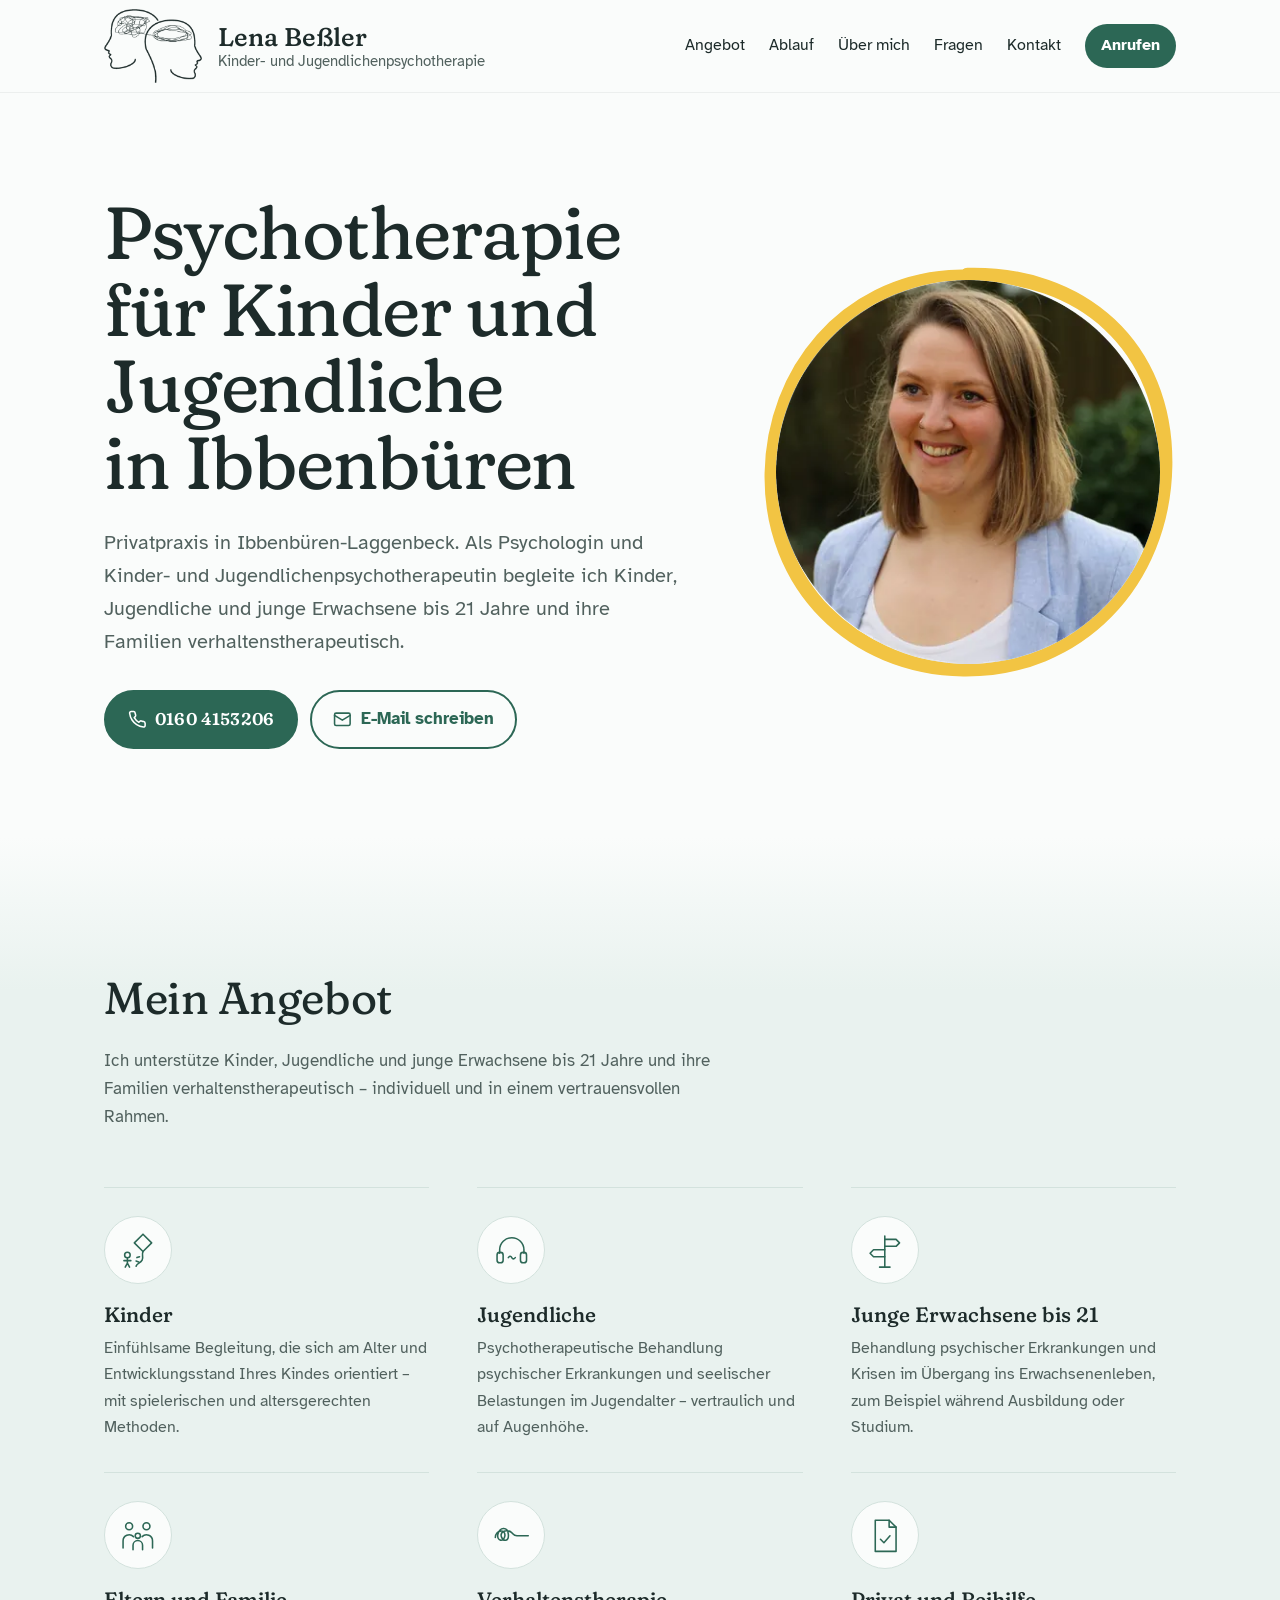
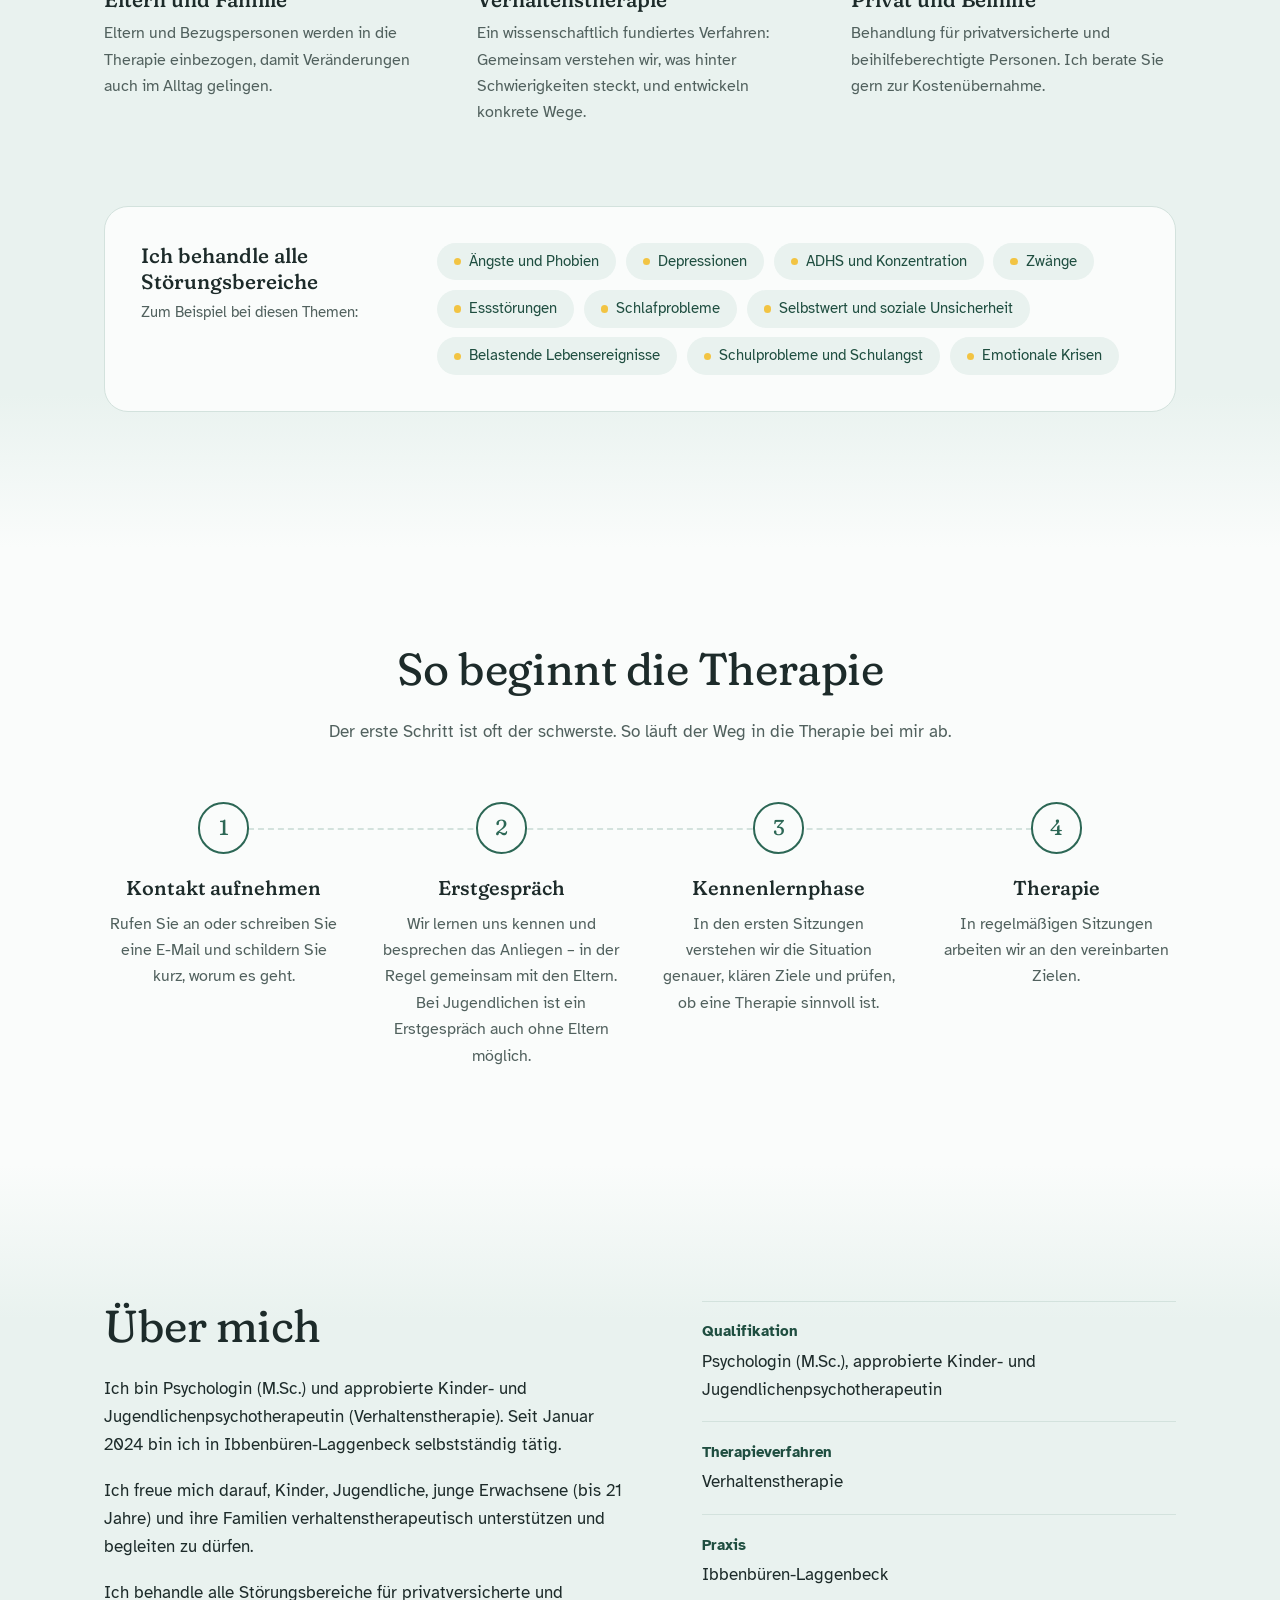
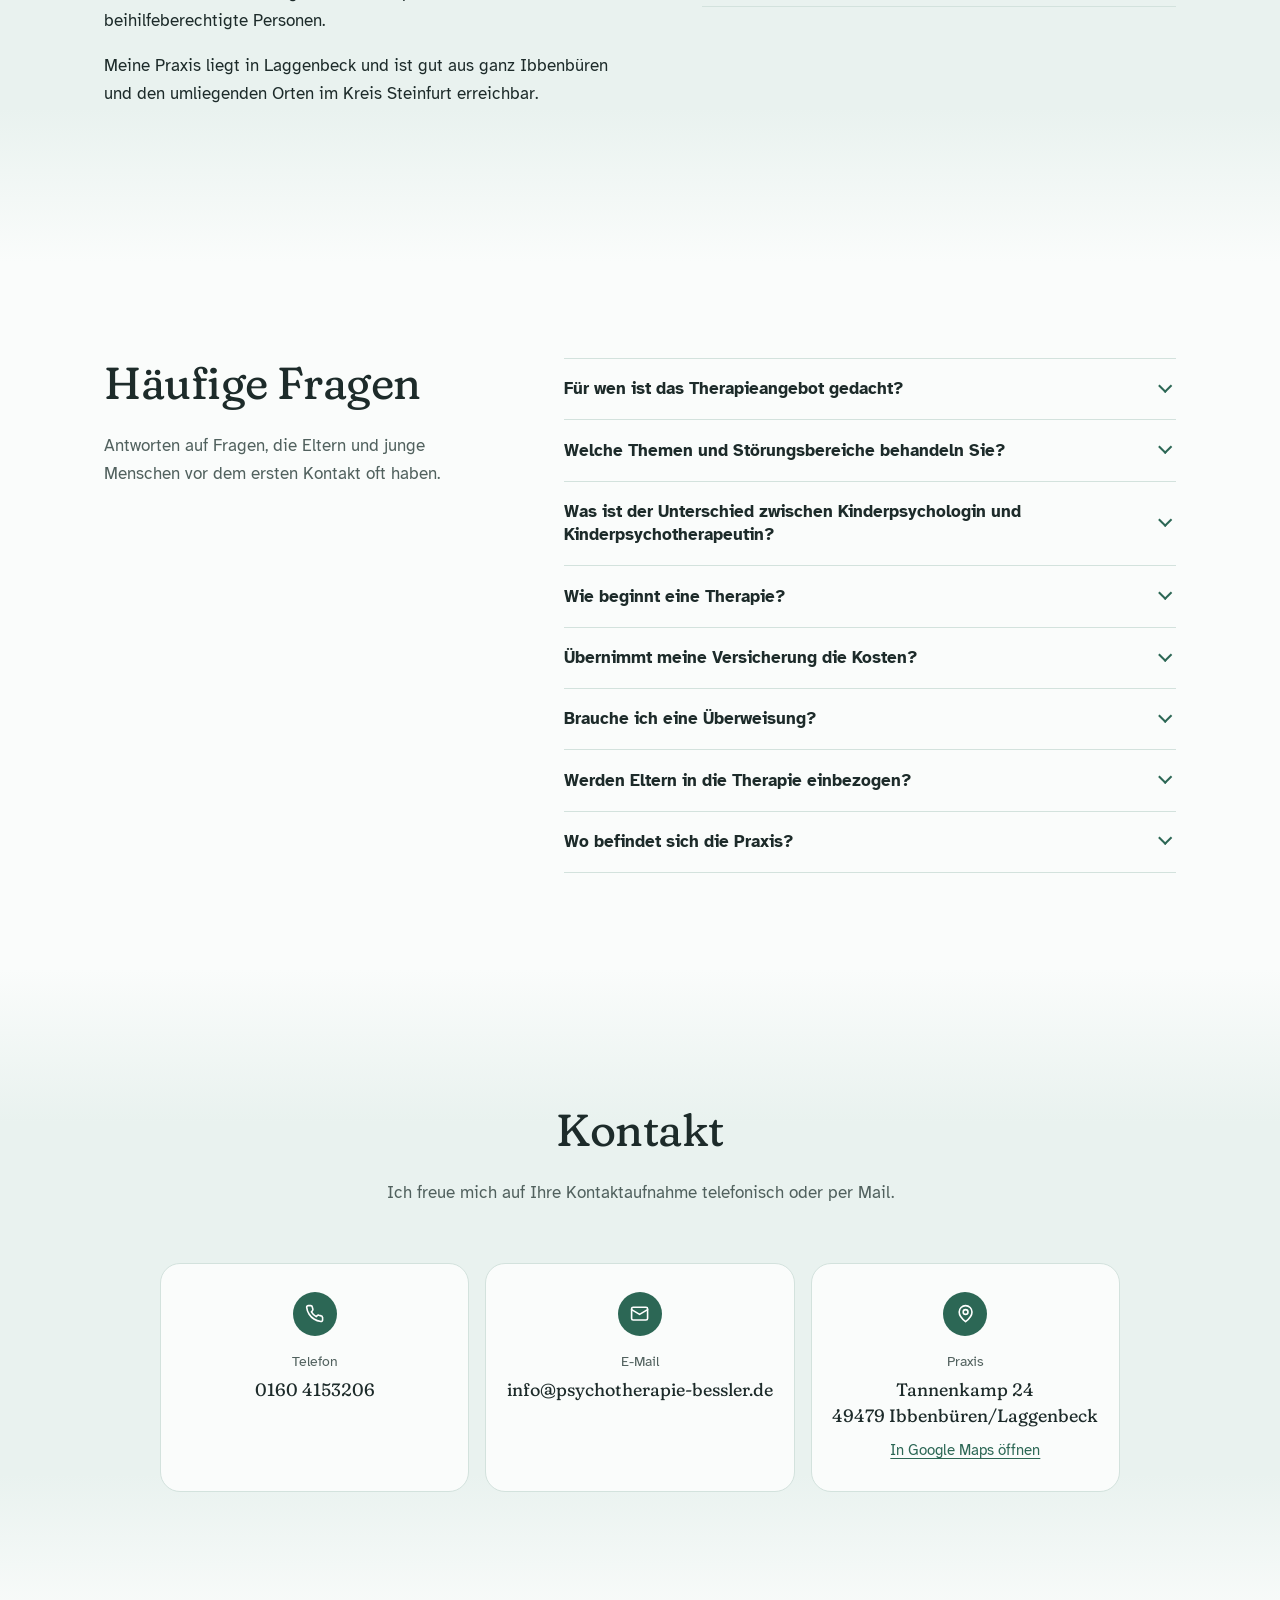
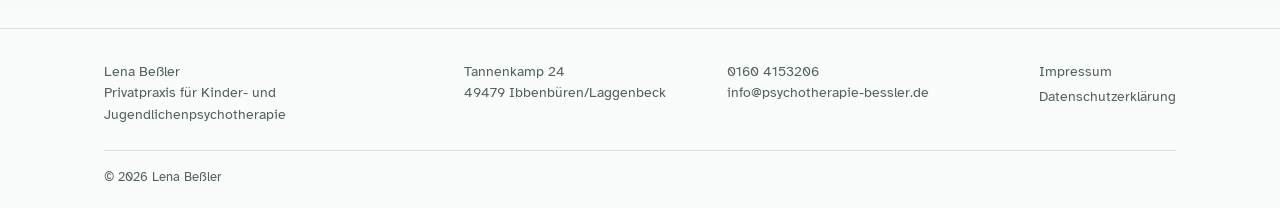
==== site/index.html @ daa028f9 "Import website for psychotherapie-bessler.de into site/ Co-Authored-By: Claude Opus 5.5 <noreply@ant" ====
<!DOCTYPE html>
<html lang="de">
<head>
<meta charset="utf-8">
<meta name="viewport" content="width=device-width, initial-scale=1">
<title>Kinder- & Jugendpsychotherapie Ibbenbüren | Lena Beßler</title>
<meta name="description" content="Kinder- & Jugendlichenpsychotherapeutin und Psychologin Lena Beßler in Ibbenbüren-Laggenbeck. Verhaltenstherapie bis 21 Jahre – privat & Beihilfe.">
<meta name="robots" content="index, follow, max-image-preview:large, max-snippet:-1">
<meta name="author" content="Lena Beßler">
<link rel="canonical" href="https://psychotherapie-bessler.de/">
<meta name="theme-color" content="#FAFCFB">

<meta property="og:type" content="website">
<meta property="og:locale" content="de_DE">
<meta property="og:site_name" content="Lena Beßler – Psychotherapie">
<meta property="og:title" content="Kinder- & Jugendpsychotherapie Ibbenbüren | Lena Beßler">
<meta property="og:description" content="Verhaltenstherapeutische Begleitung für Kinder, Jugendliche und junge Erwachsene bis 21 Jahre und ihre Familien in Ibbenbüren-Laggenbeck.">
<meta property="og:url" content="https://psychotherapie-bessler.de/">
<meta property="og:image" content="https://psychotherapie-bessler.de/assets/og-image.jpg">
<meta property="og:image:width" content="1200">
<meta property="og:image:height" content="630">
<meta property="og:image:alt" content="Porträt von Lena Beßler">
<meta name="twitter:card" content="summary_large_image">
<meta name="twitter:title" content="Kinder- & Jugendpsychotherapie Ibbenbüren | Lena Beßler">
<meta name="twitter:description" content="Kinder- & Jugendlichenpsychotherapeutin und Psychologin Lena Beßler in Ibbenbüren-Laggenbeck. Verhaltenstherapie bis 21 Jahre – privat & Beihilfe.">
<meta name="twitter:image" content="https://psychotherapie-bessler.de/assets/og-image.jpg">

<meta name="geo.region" content="DE-NW">
<meta name="geo.placename" content="Ibbenbüren-Laggenbeck">
<meta name="geo.position" content="52.2582915;7.7860296">
<meta name="ICBM" content="52.2582915, 7.7860296">
<meta name="format-detection" content="telephone=yes">

<link rel="icon" href="favicon.ico" sizes="32x32">
<link rel="icon" href="assets/favicon-48.png" type="image/png" sizes="48x48">
<link rel="apple-touch-icon" href="assets/apple-touch-icon.png">
<link rel="manifest" href="site.webmanifest">
<link rel="preload" as="image" type="image/webp" fetchpriority="high" imagesrcset="assets/lena-bessler-400.webp 400w, assets/lena-bessler-600.webp 600w, assets/lena-bessler.webp 800w" imagesizes="(max-width: 52rem) 16rem, 24rem">
<link rel="preload" href="assets/fonts/fraunces.woff2" as="font" type="font/woff2" crossorigin>
<link rel="preload" href="assets/fonts/atkinson-400.woff2" as="font" type="font/woff2" crossorigin>
<style>@font-face{font-family:"Fraunces";src:url("assets/fonts/fraunces.woff2") format("woff2");font-weight:300 700;font-display:swap}@font-face{font-family:"Atkinson";src:url("assets/fonts/atkinson-400.woff2") format("woff2");font-weight:400;font-display:swap}@font-face{font-family:"Atkinson";src:url("assets/fonts/atkinson-400i.woff2") format("woff2");font-weight:400;font-style:italic;font-display:swap}@font-face{font-family:"Atkinson";src:url("assets/fonts/atkinson-700.woff2") format("woff2");font-weight:700;font-display:swap}:root{--paper:#FAFCFB;--mist:#E9F2EF;--line:#D3E2DD;--ink:#1D2B2A;--muted:#51615E;--fir:#2C6755;--fir-dark:#1F4E40;--sun:#F2C443;--serif:"Fraunces",Georgia,"Times New Roman",serif;--sans:"Atkinson",system-ui,-apple-system,"Segoe UI",Roboto,Arial,sans-serif;--wrap:72rem;--gutter:clamp(1.25rem,4vw,2.5rem);}*,*::before,*::after{box-sizing:border-box}html{scroll-behavior:smooth;-webkit-text-size-adjust:100%}@media (prefers-reduced-motion:reduce){html{scroll-behavior:auto}}body{margin:0;background:var(--paper);color:var(--ink);font-family:var(--sans);font-size:1.0625rem;line-height:1.65;text-rendering:optimizeLegibility}img{max-width:100%;height:auto;display:block}a{color:var(--fir);text-underline-offset:.18em;text-decoration-thickness:1px}a:hover{color:var(--fir-dark);text-decoration-thickness:2px}:focus-visible{outline:3px solid var(--fir);outline-offset:3px;border-radius:4px}.skip{position:absolute;left:-999px;top:0;background:var(--ink);color:#fff;padding:.6rem 1rem;z-index:10}.skip:focus{left:1rem;top:1rem}.wrap{max-width:var(--wrap);margin:0 auto;padding:0 var(--gutter)}.site-header{border-bottom:1px solid var(--line);background:rgba(250,252,251,.92);backdrop-filter:saturate(1.2) blur(8px);position:sticky;top:0;z-index:5}.site-header .wrap{display:flex;align-items:center;justify-content:space-between;gap:1rem;min-height:5.75rem}.brand{display:flex;align-items:center;gap:1rem;text-decoration:none;color:var(--ink);line-height:1.2}.brand .logo{width:auto;height:4.6rem}.brand-text{display:flex;flex-direction:column}.brand strong{font-family:var(--serif);font-weight:500;font-size:1.6rem;font-variation-settings:"SOFT" 100}.brand-text span{font-size:.92rem;color:var(--muted)}.nav{display:flex;align-items:center;gap:1.5rem}.nav a{color:var(--ink);text-decoration:none;font-size:.97rem}.nav a:hover{color:var(--fir)}.nav .call{background:var(--fir);color:#fff;padding:.55rem 1rem;border-radius:999px;font-weight:700}.nav .call:hover{background:var(--fir-dark);color:#fff}@media (max-width:40rem){.nav .text-link{display:none}.brand-text span{display:none}.brand .logo{height:3.4rem}.brand strong{font-size:1.35rem}.site-header .wrap{min-height:4.75rem}}.hero{padding:clamp(3rem,8vw,6.5rem) 0 clamp(3rem,7vw,5.5rem)}.hero .wrap{display:grid;grid-template-columns:1.25fr .9fr;gap:clamp(2rem,6vw,5rem);align-items:center}.hero h1{font-family:var(--serif);font-weight:400;font-variation-settings:"SOFT" 100,"opsz" 144;font-size:clamp(2.5rem,6.2vw,4.6rem);line-height:1.04;letter-spacing:-.02em;margin:0 0 1.5rem;max-width:14ch}.hero .lead{font-size:clamp(1.1rem,1.6vw,1.25rem);color:var(--muted);max-width:36rem;margin:0 0 2rem}.actions{display:flex;flex-wrap:wrap;gap:.75rem}.btn{display:inline-flex;align-items:center;gap:.55rem;padding:.85rem 1.35rem;border-radius:999px;font-weight:700;text-decoration:none;border:2px solid var(--fir);transition:background-color .15s,color .15s}.btn svg{width:1.1em;height:1.1em;flex:none}.btn-primary{background:var(--fir);color:#fff}.btn-primary:hover{background:var(--fir-dark);border-color:var(--fir-dark);color:#fff}.btn-ghost{color:var(--fir);background:transparent}.btn-ghost:hover{background:var(--mist);color:var(--fir-dark)}.portrait{position:relative;justify-self:center;width:min(100%,24rem);aspect-ratio:1}.portrait .ring{position:absolute;inset:-9%;width:118%;height:118%;overflow:visible;pointer-events:none}.portrait .ring path{fill:none;stroke:var(--sun);stroke-width:3.2;stroke-linecap:round;stroke-dasharray:1;stroke-dashoffset:1;animation:draw 1.6s .3s cubic-bezier(.6,.1,.3,1) forwards}@keyframes draw{to{stroke-dashoffset:0}}@media (prefers-reduced-motion:reduce){.portrait .ring path{animation:none;stroke-dashoffset:0}}.portrait .photo{position:relative;width:100%;height:100%;border-radius:50%;overflow:hidden;background:var(--mist);display:grid;place-items:center}.portrait .photo picture,.portrait .photo img{width:100%;height:100%;object-fit:cover}@media (max-width:52rem){.hero .wrap{grid-template-columns:1fr}.portrait{order:-1;width:min(62%,16rem);justify-self:start;margin-left:6%}}section{scroll-margin-top:6.5rem}.band{position:relative;background:var(--mist);border:0}.band::before,.band::after{content:"";position:absolute;left:0;right:0;height:clamp(28px,4vw,56px);background-repeat:no-repeat;background-size:100% 100%;pointer-events:none}.band::before{bottom:100%;margin-bottom:-1px;background-image:url("data:image/svg+xml,%3Csvg xmlns='http://www.w3.org/2000/svg' viewBox='0 0 1440 60' preserveAspectRatio='none'%3E%3Cpath fill='%23E9F2EF' d='M0 38C180 14 360 8 560 22s400 34 600 22 220-26 280-32V60H0z'/%3E%3C/svg%3E")}.band::after{top:100%;margin-top:-1px;background-image:url("data:image/svg+xml,%3Csvg xmlns='http://www.w3.org/2000/svg' viewBox='0 0 1440 60' preserveAspectRatio='none'%3E%3Cpath fill='%23E9F2EF' d='M0 0h1440v26c-200 24-420 30-640 16S380 10 220 18 60 34 0 30z'/%3E%3C/svg%3E")}#fragen.band::before{background-image:url("data:image/svg+xml,%3Csvg xmlns='http://www.w3.org/2000/svg' viewBox='0 0 1440 60' preserveAspectRatio='none'%3E%3Cpath fill='%23E9F2EF' d='M0 20c160 10 340 30 560 26s420-34 600-36 240 10 280 16V60H0z'/%3E%3C/svg%3E")}#fragen.band::after{background-image:url("data:image/svg+xml,%3Csvg xmlns='http://www.w3.org/2000/svg' viewBox='0 0 1440 60' preserveAspectRatio='none'%3E%3Cpath fill='%23E9F2EF' d='M0 0h1440v34c-180-18-380-26-600-14S420 42 240 38 60 22 0 24z'/%3E%3C/svg%3E")}.band + section,.band + footer{padding-top:clamp(28px,4vw,56px)}.band .section{padding-block:clamp(3rem,7vw,5rem)}.site-footer{border-top:0}.section{padding-block:clamp(3.5rem,8vw,6rem)}.section h2{font-family:var(--serif);font-weight:400;font-variation-settings:"SOFT" 100,"opsz" 96;font-size:clamp(1.9rem,3.6vw,2.8rem);line-height:1.12;letter-spacing:-.01em;margin:0 0 1.5rem}.about{display:grid;grid-template-columns:1.1fr 1fr;gap:clamp(2rem,6vw,5rem);align-items:start}.about .prose p{margin:0 0 1.1rem;max-width:38rem}.facts{margin:0;display:grid;gap:0}.facts div{padding:1.1rem 0;border-top:1px solid var(--line)}.facts div:last-child{border-bottom:1px solid var(--line)}.facts dt{font-weight:700;font-size:.95rem;color:var(--fir-dark);margin-bottom:.2rem}.facts dd{margin:0}@media (max-width:52rem){.about{grid-template-columns:1fr}}.section-head{max-width:40rem;margin-bottom:clamp(2.5rem,5vw,3.5rem)}.section-head p{color:var(--muted);margin:0}.offers{list-style:none;margin:0;padding:0;display:grid;grid-template-columns:repeat(3,1fr);column-gap:clamp(1.5rem,4vw,3rem)}.offer{padding:1.75rem 0 2rem;border-top:1px solid var(--line)}.offer-icon{display:grid;place-items:center;width:4.25rem;height:4.25rem;border-radius:50%;background:var(--paper);color:var(--fir);margin-bottom:1.1rem;border:1px solid var(--line)}.offer-icon svg{width:2.6rem;height:2.6rem}.offer h3{font-family:var(--serif);font-weight:500;font-variation-settings:"SOFT" 100;font-size:1.3rem;line-height:1.25;margin:0 0 .45rem}.offer p{margin:0;color:var(--muted);font-size:1rem;max-width:34ch}.topics{margin-top:clamp(1.5rem,4vw,2.5rem);padding-top:2rem;border-top:1px solid var(--line)}.topics h3{font-size:1rem;font-weight:700;margin:0 0 1rem;color:var(--fir-dark)}.chips{list-style:none;margin:0;padding:0;display:flex;flex-wrap:wrap;gap:.55rem}.chips li{background:var(--paper);border:1px solid var(--line);border-radius:999px;padding:.4rem .95rem;font-size:.95rem}@media (max-width:60rem){.offers{grid-template-columns:repeat(2,1fr)}}@media (max-width:36rem){.offers{grid-template-columns:1fr}.offer{display:grid;grid-template-columns:4.25rem 1fr;column-gap:1rem;padding:1.4rem 0}.offer-icon{grid-row:span 2;margin:0}.offer p{grid-column:2}}.faq-grid{display:grid;grid-template-columns:1fr 1.6fr;gap:clamp(2rem,6vw,5rem);align-items:start}.faq details{border-top:1px solid var(--line)}.faq details:last-child{border-bottom:1px solid var(--line)}.faq summary{list-style:none;cursor:pointer;display:flex;justify-content:space-between;align-items:center;gap:1rem;padding:1.15rem 0}.faq summary::-webkit-details-marker{display:none}.faq summary h3{margin:0;font-size:1.05rem;font-weight:700;line-height:1.4}.faq summary::after{content:"";flex:none;margin-right:.35rem;width:.65rem;height:.65rem;border-right:2px solid var(--fir);border-bottom:2px solid var(--fir);transform:translateY(-3px) rotate(45deg);transition:transform .2s}.faq details[open] summary::after{transform:translateY(3px) rotate(-135deg)}.faq summary:hover h3{color:var(--fir)}.faq details p{margin:0 0 1.25rem;color:var(--muted);max-width:60ch}@media (prefers-reduced-motion:reduce){.faq summary::after{transition:none}}@media (max-width:52rem){.faq-grid{grid-template-columns:1fr}}.contact{display:grid;grid-template-columns:1fr 1.1fr;gap:clamp(2rem,6vw,5rem);align-items:start}.contact-intro p{margin:0 0 1rem;max-width:30rem}.contact-intro .hint{color:var(--muted);font-size:.97rem}.channels{list-style:none;margin:0;padding:.5rem 1.75rem;background:var(--mist);border:1px solid var(--line);border-radius:1.25rem}.channels li{display:flex;gap:1rem;align-items:flex-start;padding:1.25rem 0}.channels li + li{border-top:1px solid var(--line)}.ch-icon{flex:none;display:grid;place-items:center;width:2.75rem;height:2.75rem;border-radius:50%;background:var(--fir);color:#fff}.ch-icon svg{width:1.2rem;height:1.2rem}.ch-body{display:flex;flex-direction:column;gap:.1rem;min-width:0}.ch-body .label{font-size:.85rem;color:var(--muted)}.ch-body > a,.ch-body address{font-size:1.1rem;font-weight:700;color:var(--ink);text-decoration:none;font-style:normal;overflow-wrap:anywhere;line-height:1.45}.ch-body > a:hover{color:var(--fir)}.ch-body address{font-weight:400}.ch-body .route{font-size:.95rem;font-weight:400;color:var(--fir);text-decoration:underline;margin-top:.3rem}@media (max-width:52rem){.contact{grid-template-columns:1fr}.channels{padding:.25rem 1.25rem}}.site-footer{border-top:1px solid var(--line);padding:2rem 0;font-size:.92rem;color:var(--muted)}.site-footer .wrap{display:flex;flex-wrap:wrap;justify-content:space-between;gap:1rem}.site-footer ul{list-style:none;margin:0;padding:0;display:flex;gap:1.5rem}.site-footer a{color:var(--muted)}.site-footer a:hover{color:var(--fir)}.legal{padding:clamp(3rem,7vw,5rem) 0}.legal .wrap{max-width:46rem}.legal h1{font-family:var(--serif);font-weight:400;font-variation-settings:"SOFT" 100,"opsz" 96;font-size:clamp(2.1rem,4.5vw,3rem);line-height:1.1;margin:0 0 2rem}.legal h2{font-family:var(--serif);font-weight:500;font-size:1.5rem;margin:2.75rem 0 .75rem}.legal h3{font-size:1.08rem;margin:1.75rem 0 .4rem}.legal h4{font-size:1rem;margin:1.25rem 0 .3rem;color:var(--muted)}.legal p,.legal ul{margin:0 0 1rem}.legal .caps{text-transform:none;font-weight:700}.back{display:inline-block;margin-bottom:2rem;font-size:.95rem}.num{font-family:var(--serif);font-variation-settings:"SOFT" 100;font-variant-numeric:lining-nums;letter-spacing:.01em}.btn .num{font-weight:600}.subnav{display:none}@media (max-width:40rem){.subnav{display:flex;gap:1.25rem;overflow-x:auto;padding:.55rem var(--gutter) .65rem;border-top:1px solid var(--line);font-size:.92rem;scrollbar-width:none;-webkit-overflow-scrolling:touch}.subnav::-webkit-scrollbar{display:none}.subnav a{color:var(--ink);text-decoration:none;white-space:nowrap}.subnav a:hover{color:var(--fir)}section{scroll-margin-top:8rem}.portrait{width:min(46%,10.5rem);margin-left:4%}.hero{padding-top:2.25rem}}.section-head.center{text-align:center;margin-left:auto;margin-right:auto}.steps{list-style:none;margin:0;padding:0;display:grid;grid-template-columns:repeat(4,1fr);gap:clamp(1.25rem,3vw,2.5rem);position:relative}.steps::before{content:"";position:absolute;top:1.6rem;left:12.5%;right:12.5%;border-top:2px dashed var(--line)}.step{position:relative;text-align:center}.step-num{position:relative;display:grid;place-items:center;width:3.2rem;height:3.2rem;margin:0 auto 1.1rem;border-radius:50%;background:var(--paper);border:2px solid var(--fir);color:var(--fir);font-family:var(--serif);font-variation-settings:"SOFT" 100;font-size:1.35rem}.step h3{font-family:var(--serif);font-weight:500;font-variation-settings:"SOFT" 100;font-size:1.25rem;margin:0 0 .4rem}.step p{margin:0 auto;color:var(--muted);font-size:1rem;max-width:28ch}@media (max-width:52rem){.steps{grid-template-columns:1fr;gap:0;max-width:34rem;margin:0 auto}.steps::before{top:1.6rem;bottom:5rem;left:1.6rem;right:auto;border-top:0;border-left:2px dashed var(--line)}.step{text-align:left;display:grid;grid-template-columns:3.2rem 1fr;column-gap:1.1rem;padding-bottom:1.75rem}.step:last-child{padding-bottom:0}.step-num{grid-row:span 2;margin:0}.step p{margin:0;max-width:none}}.quote{margin:0 auto clamp(2.5rem,6vw,4rem);max-width:44rem;text-align:center}.quote-mark{width:3rem;height:2.25rem;margin:0 auto 1rem;display:block;fill:none;stroke:var(--sun);stroke-width:4;stroke-linecap:round}.quote blockquote{margin:0}.quote blockquote p{font-family:var(--serif);font-weight:400;font-variation-settings:"SOFT" 100,"opsz" 72;font-size:clamp(1.45rem,3vw,2.1rem);line-height:1.3;letter-spacing:-.005em;margin:0}.quote figcaption{margin-top:1rem;color:var(--muted);font-size:.95rem}.topic-list{list-style:none;margin:0;padding:0;columns:2;column-gap:3rem;max-width:44rem}.topic-list li{break-inside:avoid;padding:.35rem 0 .35rem 1.35rem;position:relative}.topic-list li::before{content:"";position:absolute;left:0;top:.95rem;width:.5rem;height:.5rem;border-radius:50%;background:var(--sun)}@media (max-width:36rem){.topic-list{columns:1}}.contact-tiles{list-style:none;margin:0 auto;padding:0;display:grid;grid-template-columns:repeat(3,1fr);gap:1rem;max-width:60rem}.contact-tiles li{background:var(--paper);border:1px solid var(--line);border-radius:1.25rem;padding:1.75rem 1.25rem;display:flex;flex-direction:column;align-items:center;text-align:center;gap:.2rem}.contact-tiles .ch-icon{margin-bottom:.75rem}.contact-tiles .label{font-size:.85rem;color:var(--muted)}.contact-tiles .value{font-size:1.1rem;color:var(--ink);text-decoration:none;font-style:normal;line-height:1.45;overflow-wrap:anywhere}.contact-tiles a.value{font-weight:700}.contact-tiles a.value.num{font-weight:500;font-size:1.3rem}.contact-tiles a.value:hover{color:var(--fir)}.contact-tiles .route{font-size:.95rem;margin-top:.35rem}.contact-hint{text-align:center;color:var(--muted);font-size:.95rem;margin:1.5rem auto 0;max-width:36rem}@media (max-width:52rem){.contact-tiles{grid-template-columns:1fr;max-width:26rem}}.site-footer{padding:2.5rem 0 1.5rem}.site-footer .footer-grid{display:grid;grid-template-columns:1.5fr 1fr 1.2fr auto;gap:2rem;align-items:start;justify-content:initial}.f-brand{display:flex;gap:.9rem;align-items:center}.f-brand img{height:3.4rem;width:auto}.f-brand p{margin:0;line-height:1.45}.f-brand strong{font-family:var(--serif);font-weight:500;color:var(--ink);font-size:1.1rem}.f-col{margin:0;font-style:normal;line-height:1.6}.site-footer .f-legal{display:flex;flex-direction:column;gap:.35rem}.f-copy{margin-top:2rem;font-size:.88rem}.f-copy::before{content:"";display:block;border-top:1px solid var(--line);margin-bottom:1.25rem}@media (max-width:52rem){.site-footer .footer-grid{grid-template-columns:1fr 1fr}.f-brand{grid-column:1/-1}}@media (max-width:30rem){.site-footer .footer-grid{grid-template-columns:1fr}}.site-footer .f-copy{display:block}.contact-tiles li:nth-child(2) a.value{font-size:1rem}.quote{margin-top:.5rem}.quote blockquote p,.section h2,.hero h1,.step h3{text-wrap:balance}.site-footer.after-band{padding-top:calc(clamp(28px,4vw,56px) + 2.5rem)}.topics{margin-top:clamp(2rem,5vw,3rem);padding:clamp(1.5rem,3vw,2.25rem);border-top:0;background:var(--paper);border:1px solid var(--line);border-radius:1.5rem;display:grid;grid-template-columns:minmax(12rem,16rem) 1fr;gap:1.25rem 2.5rem;align-items:start}.topics h3{font-family:var(--serif);font-weight:500;font-variation-settings:"SOFT" 100;font-size:1.3rem;line-height:1.25;color:var(--ink);margin:0 0 .35rem}.topics-head p{margin:0;color:var(--muted);font-size:.95rem}.topics .chips{gap:.6rem}.topics .chips li{display:inline-flex;align-items:center;gap:.5rem;background:var(--mist);border:1px solid transparent;color:var(--fir-dark);padding:.5rem 1rem;font-size:.95rem;line-height:1.3}.topics .chips li::before{content:"";width:.45rem;height:.45rem;border-radius:50%;background:var(--sun);flex:none}@media (max-width:52rem){.topics{grid-template-columns:1fr}}.contact-tiles .value,.contact-tiles a.value,.contact-tiles a.value.num,.contact-tiles li:nth-child(2) a.value{font-family:var(--serif);font-variation-settings:"SOFT" 100;font-weight:400;font-size:1.12rem;line-height:1.45;color:var(--ink);letter-spacing:0}.site-footer{font-size:.85rem;color:var(--muted);padding:2rem 0 1.25rem}.site-footer.after-band{padding-top:calc(clamp(28px,4vw,56px) + 1.75rem)}.site-footer .footer-grid{grid-template-columns:1.4fr 1fr 1.2fr auto;gap:1.5rem}.f-brand{display:block}.f-brand p,.f-col{line-height:1.6}.site-footer a{color:var(--muted);text-decoration:none}.site-footer a:hover{color:var(--fir);text-decoration:underline}.site-footer a.num{font-family:inherit;font-variation-settings:normal;letter-spacing:0}.site-footer .f-legal{gap:.2rem}.f-copy{margin-top:1.5rem;font-size:.8rem}.f-copy::before{margin-bottom:1rem}@media (max-width:52rem){.site-footer .footer-grid{grid-template-columns:1fr 1fr}.f-brand{grid-column:1/-1}}@media (max-width:30rem){.site-footer .footer-grid{grid-template-columns:1fr;gap:1rem}}.band{background:linear-gradient(to bottom,var(--paper) 0,var(--mist) clamp(6rem,12vw,10rem),var(--mist) calc(100% - clamp(6rem,12vw,10rem)),var(--paper) 100%)}.band::before,.band::after{content:none;display:none}.band + section,.band + footer{padding-top:0}.band .section{padding-block:clamp(5.5rem,11vw,8.5rem)}.site-footer.after-band{padding-top:2rem}.site-header{background:rgba(250,252,251,.45);-webkit-backdrop-filter:saturate(1.6) blur(16px);backdrop-filter:saturate(1.6) blur(16px);border-bottom:1px solid rgba(29,43,42,.06);transition:box-shadow .25s}.site-header.scrolled{box-shadow:0 8px 24px -18px rgba(29,43,42,.25)}@media (max-width:40rem){.subnav{border-top-color:rgba(29,43,42,.06)}}.site-header{background:rgb(250,252,251);-webkit-backdrop-filter:none;backdrop-filter:none}@media (max-width:52rem){.hero .wrap{text-align:center;justify-items:center}.portrait{justify-self:center;margin-left:0;margin-right:0}.hero h1,.hero .lead{margin-left:auto;margin-right:auto}.actions{flex-direction:column;align-items:center}.actions .btn{width:min(100%,19rem);justify-content:center}#ueber-mich h2{text-align:center}#angebot .section-head,#fragen .section-head{text-align:center;margin-left:auto;margin-right:auto}.topics-head{text-align:center}.topics .chips{justify-content:center}.site-footer .footer-grid{text-align:center;justify-items:center}.site-footer .f-legal{align-items:center}.f-copy{text-align:center}}@media (max-width:40rem){.subnav{justify-content:safe center}}</style>

<script type="application/ld+json">
{
 "@context": "https://schema.org",
 "@graph": [
  {
   "@type": "WebSite",
   "@id": "https://psychotherapie-bessler.de/#website",
   "url": "https://psychotherapie-bessler.de/",
   "name": "Lena Beßler – Psychotherapie für Kinder und Jugendliche",
   "inLanguage": "de-DE",
   "publisher": {
    "@id": "https://psychotherapie-bessler.de/#praxis"
   }
  },
  {
   "@type": "WebPage",
   "@id": "https://psychotherapie-bessler.de/#webpage",
   "url": "https://psychotherapie-bessler.de/",
   "name": "Kinder- & Jugendpsychotherapie Ibbenbüren | Lena Beßler",
   "isPartOf": {
    "@id": "https://psychotherapie-bessler.de/#website"
   },
   "about": {
    "@id": "https://psychotherapie-bessler.de/#praxis"
   },
   "primaryImageOfPage": {
    "@id": "https://psychotherapie-bessler.de/#portrait"
   },
   "inLanguage": "de-DE",
   "dateModified": "2026-10-03"
  },
  {
   "@type": "ImageObject",
   "@id": "https://psychotherapie-bessler.de/#portrait",
   "url": "https://psychotherapie-bessler.de/assets/lena-bessler.webp",
   "width": 800,
   "height": 800,
   "caption": "Lena Beßler, Kinder- und Jugendlichenpsychotherapeutin in Ibbenbüren"
  },
  {
   "@type": [
    "MedicalBusiness",
    "MedicalClinic"
   ],
   "@id": "https://psychotherapie-bessler.de/#praxis",
   "name": "Lena Beßler – Privatpraxis für Kinder- und Jugendlichenpsychotherapie",
   "alternateName": [
    "Psychotherapie Beßler Ibbenbüren",
    "Kinderpsychologin Lena Beßler"
   ],
   "description": "Verhaltenstherapeutische Psychotherapie für Kinder, Jugendliche und junge Erwachsene bis 21 Jahre sowie ihre Familien in Ibbenbüren-Laggenbeck. Für privatversicherte und beihilfeberechtigte Personen.",
   "url": "https://psychotherapie-bessler.de/",
   "image": {
    "@id": "https://psychotherapie-bessler.de/#portrait"
   },
   "logo": "https://psychotherapie-bessler.de/assets/logo.png",
   "telephone": "+49 160 4153206",
   "email": "info@psychotherapie-bessler.de",
   "address": {
    "@type": "PostalAddress",
    "streetAddress": "Tannenkamp 24",
    "postalCode": "49479",
    "addressLocality": "Ibbenbüren",
    "addressRegion": "Nordrhein-Westfalen",
    "addressCountry": "DE"
   },
   "hasMap": "https://www.google.com/maps/place/Lena+Be%C3%9Fler+-+Privatpraxis+f%C3%BCr+Kinder-+und+Jugendlichenpsychotherapie/@52.2582948,7.7834547,17z/data=!4m6!3m5!1s0xba8f7ec1a0ab901:0xcd1f4185cb00651f!8m2!3d52.2582915!4d7.7860296!16s%2Fg%2F11vjks72hc",
   "areaServed": [
    {
     "@type": "City",
     "name": "Ibbenbüren"
    },
    {
     "@type": "Place",
     "name": "Laggenbeck"
    },
    {
     "@type": "AdministrativeArea",
     "name": "Kreis Steinfurt"
    },
    {
     "@type": "City",
     "name": "Osnabrück"
    },
    {
     "@type": "AdministrativeArea",
     "name": "Landkreis Osnabrück"
    }
   ],
   "availableService": [
    {
     "@type": "MedicalTherapy",
     "name": "Verhaltenstherapie für Kinder"
    },
    {
     "@type": "MedicalTherapy",
     "name": "Verhaltenstherapie für Jugendliche"
    },
    {
     "@type": "MedicalTherapy",
     "name": "Verhaltenstherapie für junge Erwachsene bis 21 Jahre"
    },
    {
     "@type": "MedicalTherapy",
     "name": "Einbezug von Eltern und Bezugspersonen"
    }
   ],
   "knowsAbout": [
    "Kinder- und Jugendlichenpsychotherapie",
    "Kinderpsychologie",
    "Verhaltenstherapie",
    "Angststörungen",
    "Depression",
    "ADHS",
    "Zwangsstörungen"
   ],
   "paymentAccepted": "Private Krankenversicherung, Beihilfe",
   "currenciesAccepted": "EUR",
   "founder": {
    "@id": "https://psychotherapie-bessler.de/#lena"
   },
   "employee": {
    "@id": "https://psychotherapie-bessler.de/#lena"
   },
   "geo": {
    "@type": "GeoCoordinates",
    "latitude": 52.2582915,
    "longitude": 7.7860296
   },
   "sameAs": [
    "https://www.google.com/maps/place/Lena+Be%C3%9Fler+-+Privatpraxis+f%C3%BCr+Kinder-+und+Jugendlichenpsychotherapie/@52.2582948,7.7834547,17z/data=!4m6!3m5!1s0xba8f7ec1a0ab901:0xcd1f4185cb00651f!8m2!3d52.2582915!4d7.7860296!16s%2Fg%2F11vjks72hc"
   ]
  },
  {
   "@type": "Person",
   "@id": "https://psychotherapie-bessler.de/#lena",
   "name": "Lena Beßler",
   "honorificSuffix": "M.Sc.",
   "jobTitle": [
    "Kinder- und Jugendlichenpsychotherapeutin",
    "Psychologin"
   ],
   "image": {
    "@id": "https://psychotherapie-bessler.de/#portrait"
   },
   "worksFor": {
    "@id": "https://psychotherapie-bessler.de/#praxis"
   },
   "hasCredential": [
    {
     "@type": "EducationalOccupationalCredential",
     "credentialCategory": "degree",
     "name": "Master of Science Psychologie"
    },
    {
     "@type": "EducationalOccupationalCredential",
     "credentialCategory": "Approbation",
     "name": "Approbation als Kinder- und Jugendlichenpsychotherapeutin (Verhaltenstherapie)"
    }
   ],
   "memberOf": {
    "@type": "Organization",
    "name": "Psychotherapeutenkammer NRW",
    "url": "https://www.ptk-nrw.de/"
   }
  },
  {
   "@type": "FAQPage",
   "@id": "https://psychotherapie-bessler.de/#faq",
   "mainEntity": [
    {
     "@type": "Question",
     "name": "Für wen ist das Therapieangebot gedacht?",
     "acceptedAnswer": {
      "@type": "Answer",
      "text": "Ich behandle Kinder, Jugendliche und junge Erwachsene bis 21 Jahre und beziehe ihre Familien mit ein. Das Angebot richtet sich an privatversicherte und beihilfeberechtigte Personen."
     }
    },
    {
     "@type": "Question",
     "name": "Welche Themen und Störungsbereiche behandeln Sie?",
     "acceptedAnswer": {
      "@type": "Answer",
      "text": "Ich behandle alle Störungsbereiche, zum Beispiel Ängste, Depressionen, ADHS, Zwänge, Essstörungen, Schlafprobleme, Schwierigkeiten mit dem Selbstwert oder die Folgen belastender Lebensereignisse."
     }
    },
    {
     "@type": "Question",
     "name": "Was ist der Unterschied zwischen Kinderpsychologin und Kinderpsychotherapeutin?",
     "acceptedAnswer": {
      "@type": "Answer",
      "text": "Psychologin ist, wer Psychologie studiert hat. Psychische Erkrankungen eigenständig behandeln dürfen aber nur approbierte Psychotherapeutinnen und Psychotherapeuten – die Approbation setzt eine zusätzliche, staatlich geregelte Aus- bzw. Weiterbildung voraus. Ich bin beides: Psychologin (M.Sc.) und approbierte Kinder- und Jugendlichenpsychotherapeutin."
     }
    },
    {
     "@type": "Question",
     "name": "Wie beginnt eine Therapie?",
     "acceptedAnswer": {
      "@type": "Answer",
      "text": "Nach Ihrer Kontaktaufnahme per Telefon oder E-Mail vereinbaren wir ein erstes Gespräch. In den ersten Sitzungen lernen wir uns kennen, klären das Anliegen und prüfen gemeinsam, ob eine Psychotherapie sinnvoll ist."
     }
    },
    {
     "@type": "Question",
     "name": "Übernimmt meine Versicherung die Kosten?",
     "acceptedAnswer": {
      "@type": "Answer",
      "text": "Private Krankenversicherungen und die Beihilfe übernehmen die Kosten für eine Verhaltenstherapie in der Regel ganz oder anteilig. Der Umfang hängt von Ihrem Tarif ab. Bitte klären Sie vorab mit Ihrer Versicherung, welche Leistungen enthalten sind und ob ein Antrag nötig ist."
     }
    },
    {
     "@type": "Question",
     "name": "Brauche ich eine Überweisung?",
     "acceptedAnswer": {
      "@type": "Answer",
      "text": "Nein, eine Überweisung ist nicht nötig."
     }
    },
    {
     "@type": "Question",
     "name": "Werden Eltern in die Therapie einbezogen?",
     "acceptedAnswer": {
      "@type": "Answer",
      "text": "Ja. Je nach Alter und Anliegen finden Gespräche mit Eltern und Bezugspersonen statt, damit Veränderungen auch im Familienalltag gelingen."
     }
    },
    {
     "@type": "Question",
     "name": "Wo befindet sich die Praxis?",
     "acceptedAnswer": {
      "@type": "Answer",
      "text": "Die Praxis liegt in Ibbenbüren-Laggenbeck, Tannenkamp 24, 49479 Ibbenbüren. Sie ist gut aus Ibbenbüren und den umliegenden Orten im Kreis Steinfurt sowie aus Stadt und Landkreis Osnabrück erreichbar."
     }
    }
   ]
  }
 ]
}
</script>
</head>
<body>
<a class="skip" href="#inhalt">Zum Inhalt springen</a>

<header class="site-header">
  <div class="wrap">
    <a class="brand" href="#top" aria-label="Lena Beßler – zum Seitenanfang">
      <picture><source srcset="assets/logo.webp" type="image/webp"><img class="logo" src="assets/logo.png" width="318" height="240" alt="Logo der Praxis Lena Beßler"></picture>
      <span class="brand-text"><strong>Lena Beßler</strong>
      <span>Kinder- und Jugendlichenpsychotherapie</span></span>
    </a>
    <nav class="nav" aria-label="Hauptnavigation">
      <a class="text-link" href="#angebot">Angebot</a>
      <a class="text-link" href="#ablauf">Ablauf</a>
      <a class="text-link" href="#ueber-mich">Über mich</a>
      <a class="text-link" href="#fragen">Fragen</a>
      <a class="text-link" href="#kontakt">Kontakt</a>
      <a class="call" href="tel:+491604153206">Anrufen</a>
    </nav>
  </div>
  <nav class="subnav" aria-label="Abschnitte">
    <a href="#angebot">Angebot</a><a href="#ablauf">Ablauf</a><a href="#ueber-mich">Über mich</a><a href="#fragen">Fragen</a><a href="#kontakt">Kontakt</a>
  </nav>
</header>

<main id="inhalt">
  <section class="hero" id="top" aria-labelledby="titel">
    <div class="wrap">
      <div>
        <h1 id="titel">Psychotherapie für Kinder und Jugendliche in Ibbenbüren</h1>
        <p class="lead">Privatpraxis in Ibbenbüren-Laggenbeck. Als Psychologin und Kinder- und Jugendlichenpsychotherapeutin begleite ich Kinder, Jugendliche und junge Erwachsene bis 21 Jahre und ihre Familien verhaltenstherapeutisch.</p>
        <div class="actions">
          <a class="btn btn-primary" href="tel:+491604153206">
            <svg viewBox="0 0 24 24" fill="none" stroke="currentColor" stroke-width="2" stroke-linecap="round" stroke-linejoin="round" aria-hidden="true"><path d="M22 16.9v3a2 2 0 0 1-2.2 2 19.8 19.8 0 0 1-8.6-3.1 19.5 19.5 0 0 1-6-6A19.8 19.8 0 0 1 2.1 4.2 2 2 0 0 1 4.1 2h3a2 2 0 0 1 2 1.7c.1.9.4 1.8.7 2.7a2 2 0 0 1-.5 2.1L8 9.8a16 16 0 0 0 6 6l1.3-1.3a2 2 0 0 1 2.1-.4c.9.3 1.8.6 2.7.7a2 2 0 0 1 1.7 2z"/></svg>
            <span class="num">0160 4153206</span>
          </a>
          <a class="btn btn-ghost" href="mailto:info@psychotherapie-bessler.de">
            <svg viewBox="0 0 24 24" fill="none" stroke="currentColor" stroke-width="2" stroke-linecap="round" stroke-linejoin="round" aria-hidden="true"><rect x="2" y="4" width="20" height="16" rx="2"/><path d="m22 7-10 6L2 7"/></svg>
            E-Mail schreiben
          </a>
        </div>
      </div>

      <figure class="portrait">
        <svg class="ring" viewBox="0 0 100 100" aria-hidden="true">
          <path pathLength="1" d="M50 6.4C75 5.8 94 22 93.6 48.5 93.2 74 74.5 93.8 49 93.4 24.6 93 6.4 74.8 6.8 50.2 7.2 27.5 23 8.6 46 6.9c2.6-.2 5.4-.1 8 .3"/>
        </svg>
        <div class="photo">
          <picture>
            <source type="image/webp" srcset="assets/lena-bessler-400.webp 400w, assets/lena-bessler-600.webp 600w, assets/lena-bessler.webp 800w" sizes="(max-width: 52rem) 16rem, 24rem">
            <img src="assets/lena-bessler.png" width="600" height="600" alt="Porträt von Lena Beßler, Psychologin und Kinder- und Jugendlichenpsychotherapeutin in Ibbenbüren" fetchpriority="high">
          </picture>
                  </div>
      </figure>
    </div>
  </section>

  <section class="band" id="angebot" aria-labelledby="h-angebot">
    <div class="wrap section">
      <div class="section-head">
        <h2 id="h-angebot">Mein Angebot</h2>
        <p>Ich unterstütze Kinder, Jugendliche und junge Erwachsene bis 21 Jahre und ihre Familien verhaltenstherapeutisch – individuell und in einem vertrauensvollen Rahmen.</p>
      </div>
      <ul class="offers">
        <li class="offer">
          <span class="offer-icon"><svg viewBox="0 0 48 48" fill="none" stroke="currentColor" stroke-width="1.8" stroke-linecap="round" stroke-linejoin="round" aria-hidden="true"><path d="M30 6l10 10-10 10-10-10z"/><path d="M30 26c-2 4 1 6-1 10s-6 3-7 7"/><path d="M26 32l-3 1M25 38l-3-1"/><circle cx="12" cy="30" r="3.2"/><path d="M12 33.5v6M8 36.5h8M9.5 44l2.5-4.5 2.5 4.5"/></svg></span>
          <h3>Kinder</h3>
          <p>Einfühlsame Begleitung, die sich am Alter und Entwicklungsstand Ihres Kindes orientiert – mit spielerischen und altersgerechten Methoden.</p>
        </li>
        <li class="offer">
          <span class="offer-icon"><svg viewBox="0 0 48 48" fill="none" stroke="currentColor" stroke-width="1.8" stroke-linecap="round" stroke-linejoin="round" aria-hidden="true"><path d="M10 28v-4a14 14 0 0 1 28 0v4"/><rect x="7" y="27" width="7" height="12" rx="3"/><rect x="34" y="27" width="7" height="12" rx="3"/><path d="M20 33c1.5-2 3-2 4 0s2.5 2 4 0"/></svg></span>
          <h3>Jugendliche</h3>
          <p>Psychotherapeutische Behandlung psychischer Erkrankungen und seelischer Belastungen im Jugendalter – vertraulich und auf Augenhöhe.</p>
        </li>
        <li class="offer">
          <span class="offer-icon"><svg viewBox="0 0 48 48" fill="none" stroke="currentColor" stroke-width="1.8" stroke-linecap="round" stroke-linejoin="round" aria-hidden="true"><path d="M24 44V8"/><path d="M24 12h13l4 4-4 4H24"/><path d="M24 24H11l-4 4 4 4h13"/><path d="M18 44h12"/></svg></span>
          <h3>Junge Erwachsene bis 21</h3>
          <p>Behandlung psychischer Erkrankungen und Krisen im Übergang ins Erwachsenenleben, zum Beispiel während Ausbildung oder Studium.</p>
        </li>
        <li class="offer">
          <span class="offer-icon"><svg viewBox="0 0 48 48" fill="none" stroke="currentColor" stroke-width="1.8" stroke-linecap="round" stroke-linejoin="round" aria-hidden="true"><circle cx="14" cy="13" r="4"/><circle cx="34" cy="13" r="4"/><circle cx="24" cy="24" r="3"/><path d="M7 38v-8a7 7 0 0 1 12-5"/><path d="M41 38v-8a7 7 0 0 0-12-5"/><path d="M18.5 40v-5a5.5 5.5 0 0 1 11 0v5"/></svg></span>
          <h3>Eltern und Familie</h3>
          <p>Eltern und Bezugspersonen werden in die Therapie einbezogen, damit Veränderungen auch im Alltag gelingen.</p>
        </li>
        <li class="offer">
          <span class="offer-icon"><svg viewBox="0 0 48 48" fill="none" stroke="currentColor" stroke-width="1.8" stroke-linecap="round" stroke-linejoin="round" aria-hidden="true"><path d="M5 26c0-9 12-10 11-2s-10 6-8-2 11-9 12 0-6 9-8 3 5-8 10-6"/><path d="M22 19c4 2 3 5 8 5h13"/></svg></span>
          <h3>Verhaltenstherapie</h3>
          <p>Ein wissenschaftlich fundiertes Verfahren: Gemeinsam verstehen wir, was hinter Schwierigkeiten steckt, und entwickeln konkrete Wege.</p>
        </li>
        <li class="offer">
          <span class="offer-icon"><svg viewBox="0 0 48 48" fill="none" stroke="currentColor" stroke-width="1.8" stroke-linecap="round" stroke-linejoin="round" aria-hidden="true"><path d="M13 6h16l8 8v28H13z"/><path d="M29 6v8h8"/><path d="M19 28l4 4 7-8"/></svg></span>
          <h3>Privat und Beihilfe</h3>
          <p>Behandlung für privatversicherte und beihilfeberechtigte Personen. Ich berate Sie gern zur Kostenübernahme.</p>
        </li>
      </ul>
      <div class="topics">
        <div class="topics-head">
          <h3>Ich behandle alle Störungsbereiche</h3>
          <p>Zum Beispiel bei diesen Themen:</p>
        </div>
        <ul class="chips"><li>Ängste und Phobien</li><li>Depressionen</li><li>ADHS und Konzentration</li><li>Zwänge</li><li>Essstörungen</li><li>Schlafprobleme</li><li>Selbstwert und soziale Unsicherheit</li><li>Belastende Lebensereignisse</li><li>Schulprobleme und Schulangst</li><li>Emotionale Krisen</li></ul>
      </div>
    </div>
  </section>

  <section id="ablauf" aria-labelledby="h-ablauf">
    <div class="wrap section">
      <div class="section-head center">
        <h2 id="h-ablauf">So beginnt die Therapie</h2>
        <p>Der erste Schritt ist oft der schwerste. So läuft der Weg in die Therapie bei mir ab.</p>
      </div>
      <ol class="steps">
        <li class="step">
          <span class="step-num" aria-hidden="true">1</span>
          <h3>Kontakt aufnehmen</h3>
          <p>Rufen Sie an oder schreiben Sie eine E-Mail und schildern Sie kurz, worum es geht.</p>
        </li>
        <li class="step">
          <span class="step-num" aria-hidden="true">2</span>
          <h3>Erstgespräch</h3>
          <p>Wir lernen uns kennen und besprechen das Anliegen – in der Regel gemeinsam mit den Eltern. Bei Jugendlichen ist ein Erstgespräch auch ohne Eltern möglich.</p>
        </li>
        <li class="step">
          <span class="step-num" aria-hidden="true">3</span>
          <h3>Kennenlernphase</h3>
          <p>In den ersten Sitzungen verstehen wir die Situation genauer, klären Ziele und prüfen, ob eine Therapie sinnvoll ist.</p>
        </li>
        <li class="step">
          <span class="step-num" aria-hidden="true">4</span>
          <h3>Therapie</h3>
          <p>In regelmäßigen Sitzungen arbeiten wir an den vereinbarten Zielen.</p>
        </li>
      </ol>
    </div>
  </section>


  <section class="band" id="ueber-mich" aria-labelledby="h-ueber">
    <div class="wrap section">
      <div class="about">
      <div class="prose">
        <h2 id="h-ueber">Über mich</h2>
                <p>Ich bin Psychologin (M.Sc.) und approbierte Kinder- und Jugendlichenpsychotherapeutin (Verhaltenstherapie). Seit Januar 2024 bin ich in Ibbenbüren-Laggenbeck selbstständig tätig.</p>
        <p>Ich freue mich darauf, Kinder, Jugendliche, junge Erwachsene (bis 21 Jahre) und ihre Familien verhaltenstherapeutisch unterstützen und begleiten zu dürfen.</p>
        <p>Ich behandle alle Störungsbereiche für privatversicherte und beihilfeberechtigte Personen.</p>
        <p>Meine Praxis liegt in Laggenbeck und ist gut aus ganz Ibbenbüren und den umliegenden Orten im Kreis Steinfurt erreichbar.</p>
      </div>
      <dl class="facts">
        <div><dt>Qualifikation</dt><dd>Psychologin (M.Sc.), approbierte Kinder- und Jugendlichenpsychotherapeutin</dd></div>
        <div><dt>Therapieverfahren</dt><dd>Verhaltenstherapie</dd></div>
        <div><dt>Praxis</dt><dd>Ibbenbüren-Laggenbeck</dd></div>
      </dl>
      </div>
    </div>
  </section>

  <section id="fragen" class="faq-section" aria-labelledby="h-faq">
    <div class="wrap section faq-grid">
      <div class="section-head">
        <h2 id="h-faq">Häufige Fragen</h2>
        <p>Antworten auf Fragen, die Eltern und junge Menschen vor dem ersten Kontakt oft haben.</p>
      </div>
      <div class="faq">
        <details>
          <summary><h3>Für wen ist das Therapieangebot gedacht?</h3></summary>
          <p>Ich behandle Kinder, Jugendliche und junge Erwachsene bis 21 Jahre und beziehe ihre Familien mit ein. Das Angebot richtet sich an privatversicherte und beihilfeberechtigte Personen.</p>
        </details>
        <details>
          <summary><h3>Welche Themen und Störungsbereiche behandeln Sie?</h3></summary>
          <p>Ich behandle alle Störungsbereiche, zum Beispiel Ängste, Depressionen, ADHS, Zwänge, Essstörungen, Schlafprobleme, Schwierigkeiten mit dem Selbstwert oder die Folgen belastender Lebensereignisse.</p>
        </details>
        <details>
          <summary><h3>Was ist der Unterschied zwischen Kinderpsychologin und Kinderpsychotherapeutin?</h3></summary>
          <p>Psychologin ist, wer Psychologie studiert hat. Psychische Erkrankungen eigenständig behandeln dürfen aber nur approbierte Psychotherapeutinnen und Psychotherapeuten – die Approbation setzt eine zusätzliche, staatlich geregelte Aus- bzw. Weiterbildung voraus. Ich bin beides: Psychologin (M.Sc.) und approbierte Kinder- und Jugendlichenpsychotherapeutin.</p>
        </details>
        <details>
          <summary><h3>Wie beginnt eine Therapie?</h3></summary>
          <p>Nach Ihrer Kontaktaufnahme per Telefon oder E-Mail vereinbaren wir ein erstes Gespräch. In den ersten Sitzungen lernen wir uns kennen, klären das Anliegen und prüfen gemeinsam, ob eine Psychotherapie sinnvoll ist.</p>
        </details>
        <details>
          <summary><h3>Übernimmt meine Versicherung die Kosten?</h3></summary>
          <p>Private Krankenversicherungen und die Beihilfe übernehmen die Kosten für eine Verhaltenstherapie in der Regel ganz oder anteilig. Der Umfang hängt von Ihrem Tarif ab. Bitte klären Sie vorab mit Ihrer Versicherung, welche Leistungen enthalten sind und ob ein Antrag nötig ist.</p>
        </details>
        <details>
          <summary><h3>Brauche ich eine Überweisung?</h3></summary>
          <p>Nein, eine Überweisung ist nicht nötig.</p>
        </details>
        <details>
          <summary><h3>Werden Eltern in die Therapie einbezogen?</h3></summary>
          <p>Ja. Je nach Alter und Anliegen finden Gespräche mit Eltern und Bezugspersonen statt, damit Veränderungen auch im Familienalltag gelingen.</p>
        </details>
        <details>
          <summary><h3>Wo befindet sich die Praxis?</h3></summary>
          <p>Die Praxis liegt in Ibbenbüren-Laggenbeck, Tannenkamp 24, 49479 Ibbenbüren. Sie ist gut aus Ibbenbüren und den umliegenden Orten im Kreis Steinfurt sowie aus Stadt und Landkreis Osnabrück erreichbar.</p>
        </details>
      </div>
    </div>
  </section>

  <section class="band" id="kontakt" aria-labelledby="h-kontakt">
    <div class="wrap section">
      <div class="section-head center">
        <h2 id="h-kontakt">Kontakt</h2>
        <p>Ich freue mich auf Ihre Kontaktaufnahme telefonisch oder per Mail.</p>
      </div>
      <ul class="contact-tiles">
        <li>
          <span class="ch-icon"><svg viewBox="0 0 24 24" fill="none" stroke="currentColor" stroke-width="2" stroke-linecap="round" stroke-linejoin="round" aria-hidden="true"><path d="M22 16.9v3a2 2 0 0 1-2.2 2 19.8 19.8 0 0 1-8.6-3.1 19.5 19.5 0 0 1-6-6A19.8 19.8 0 0 1 2.1 4.2 2 2 0 0 1 4.1 2h3a2 2 0 0 1 2 1.7c.1.9.4 1.8.7 2.7a2 2 0 0 1-.5 2.1L8 9.8a16 16 0 0 0 6 6l1.3-1.3a2 2 0 0 1 2.1-.4c.9.3 1.8.6 2.7.7a2 2 0 0 1 1.7 2z"/></svg></span>
          <span class="label">Telefon</span>
          <a class="value num" href="tel:+491604153206">0160 4153206</a>
        </li>
        <li>
          <span class="ch-icon"><svg viewBox="0 0 24 24" fill="none" stroke="currentColor" stroke-width="2" stroke-linecap="round" stroke-linejoin="round" aria-hidden="true"><rect x="2" y="4" width="20" height="16" rx="2"/><path d="m22 7-10 6L2 7"/></svg></span>
          <span class="label">E-Mail</span>
          <a class="value" href="mailto:info@psychotherapie-bessler.de">info@psychotherapie-bessler.de</a>
        </li>
        <li>
          <span class="ch-icon"><svg viewBox="0 0 24 24" fill="none" stroke="currentColor" stroke-width="2" stroke-linecap="round" stroke-linejoin="round" aria-hidden="true"><path d="M20 10c0 6-8 12-8 12s-8-6-8-12a8 8 0 0 1 16 0z"/><circle cx="12" cy="10" r="3"/></svg></span>
          <span class="label">Praxis</span>
          <address class="value">Tannenkamp 24<br>49479 Ibbenbüren/Laggenbeck</address>
          <a class="route" href="https://www.google.com/maps/place/Lena+Be%C3%9Fler+-+Privatpraxis+f%C3%BCr+Kinder-+und+Jugendlichenpsychotherapie/@52.2582948,7.7834547,17z/data=!4m6!3m5!1s0xba8f7ec1a0ab901:0xcd1f4185cb00651f!8m2!3d52.2582915!4d7.7860296!16s%2Fg%2F11vjks72hc" target="_blank" rel="noopener">In Google Maps öffnen</a>
        </li>
      </ul>
    </div>
  </section>
</main>

<footer class="site-footer after-band">
  <div class="wrap footer-grid">
    <div class="f-brand">
      <p>Lena Beßler<br>Privatpraxis für Kinder- und Jugendlichenpsychotherapie</p>
    </div>
    <address class="f-col">Tannenkamp 24<br>49479 Ibbenbüren/Laggenbeck</address>
    <p class="f-col"><a href="tel:+491604153206" class="num">0160 4153206</a><br><a href="mailto:info@psychotherapie-bessler.de">info@psychotherapie-bessler.de</a></p>
    <ul class="f-col f-legal">
      <li><a href="impressum.html">Impressum</a></li>
      <li><a href="datenschutz.html">Datenschutzerklärung</a></li>
    </ul>
  </div>
  <div class="wrap f-copy">© <span class="jahr">2026</span> Lena Beßler</div>
</footer>

<script>document.querySelectorAll('.jahr').forEach(e=>e.textContent=new Date().getFullYear())</script>
<script>(function(){var h=document.querySelector('.site-header');if(!h)return;var bands=[].slice.call(document.querySelectorAll('.band'));var P=[250,252,251],M=[233,242,239];
function upd(){h.classList.toggle('scrolled',scrollY>8);var y=scrollY+h.offsetHeight,F=Math.min(160,Math.max(96,innerWidth*.12)),t=0;
for(var i=0;i<bands.length;i++){var r=bands[i].getBoundingClientRect(),top=r.top+scrollY,bot=top+r.height;if(y>=top&&y<=bot){t=Math.min(1,Math.min(y-top,bot-y)/F);break}}
h.style.backgroundColor='rgb('+P.map(function(v,k){return Math.round(v+(M[k]-v)*t)}).join(',')+')'}
addEventListener('scroll',upd,{passive:true});addEventListener('resize',upd);upd()})()</script>
</body>
</html>
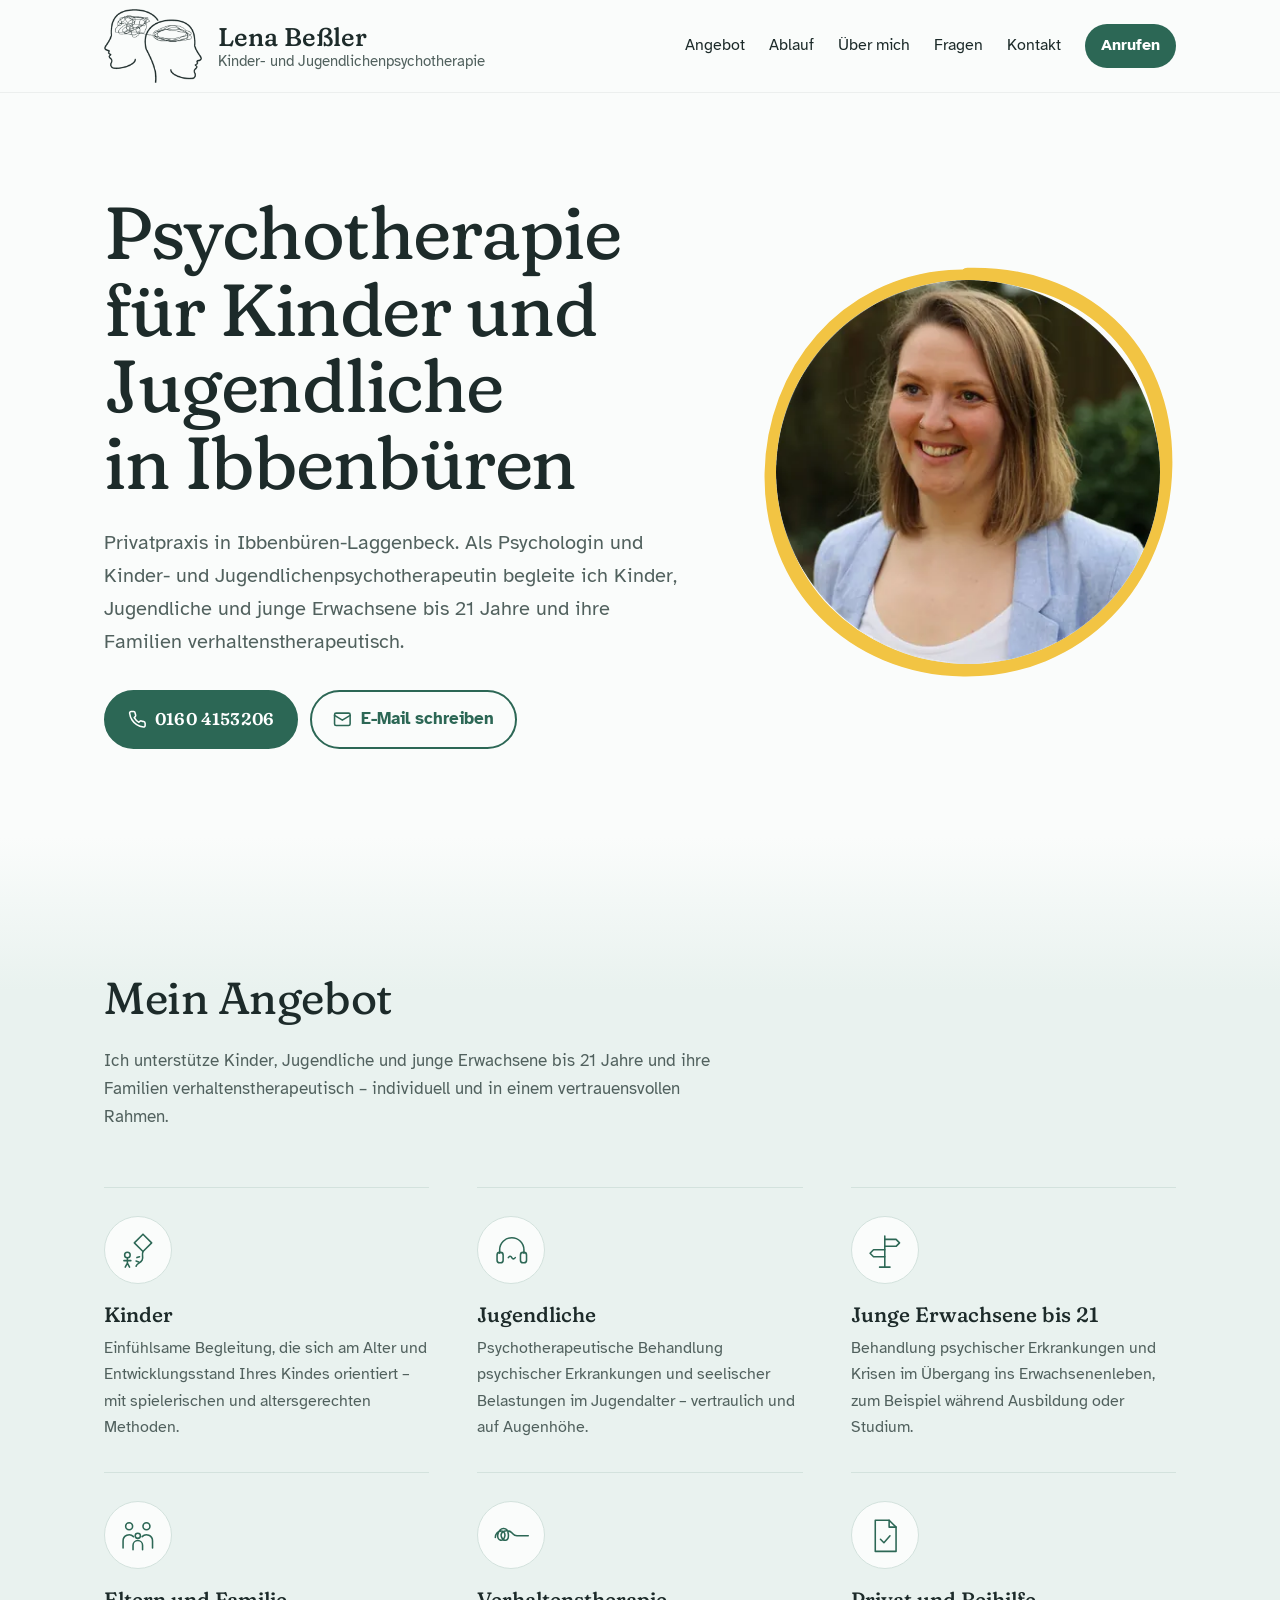
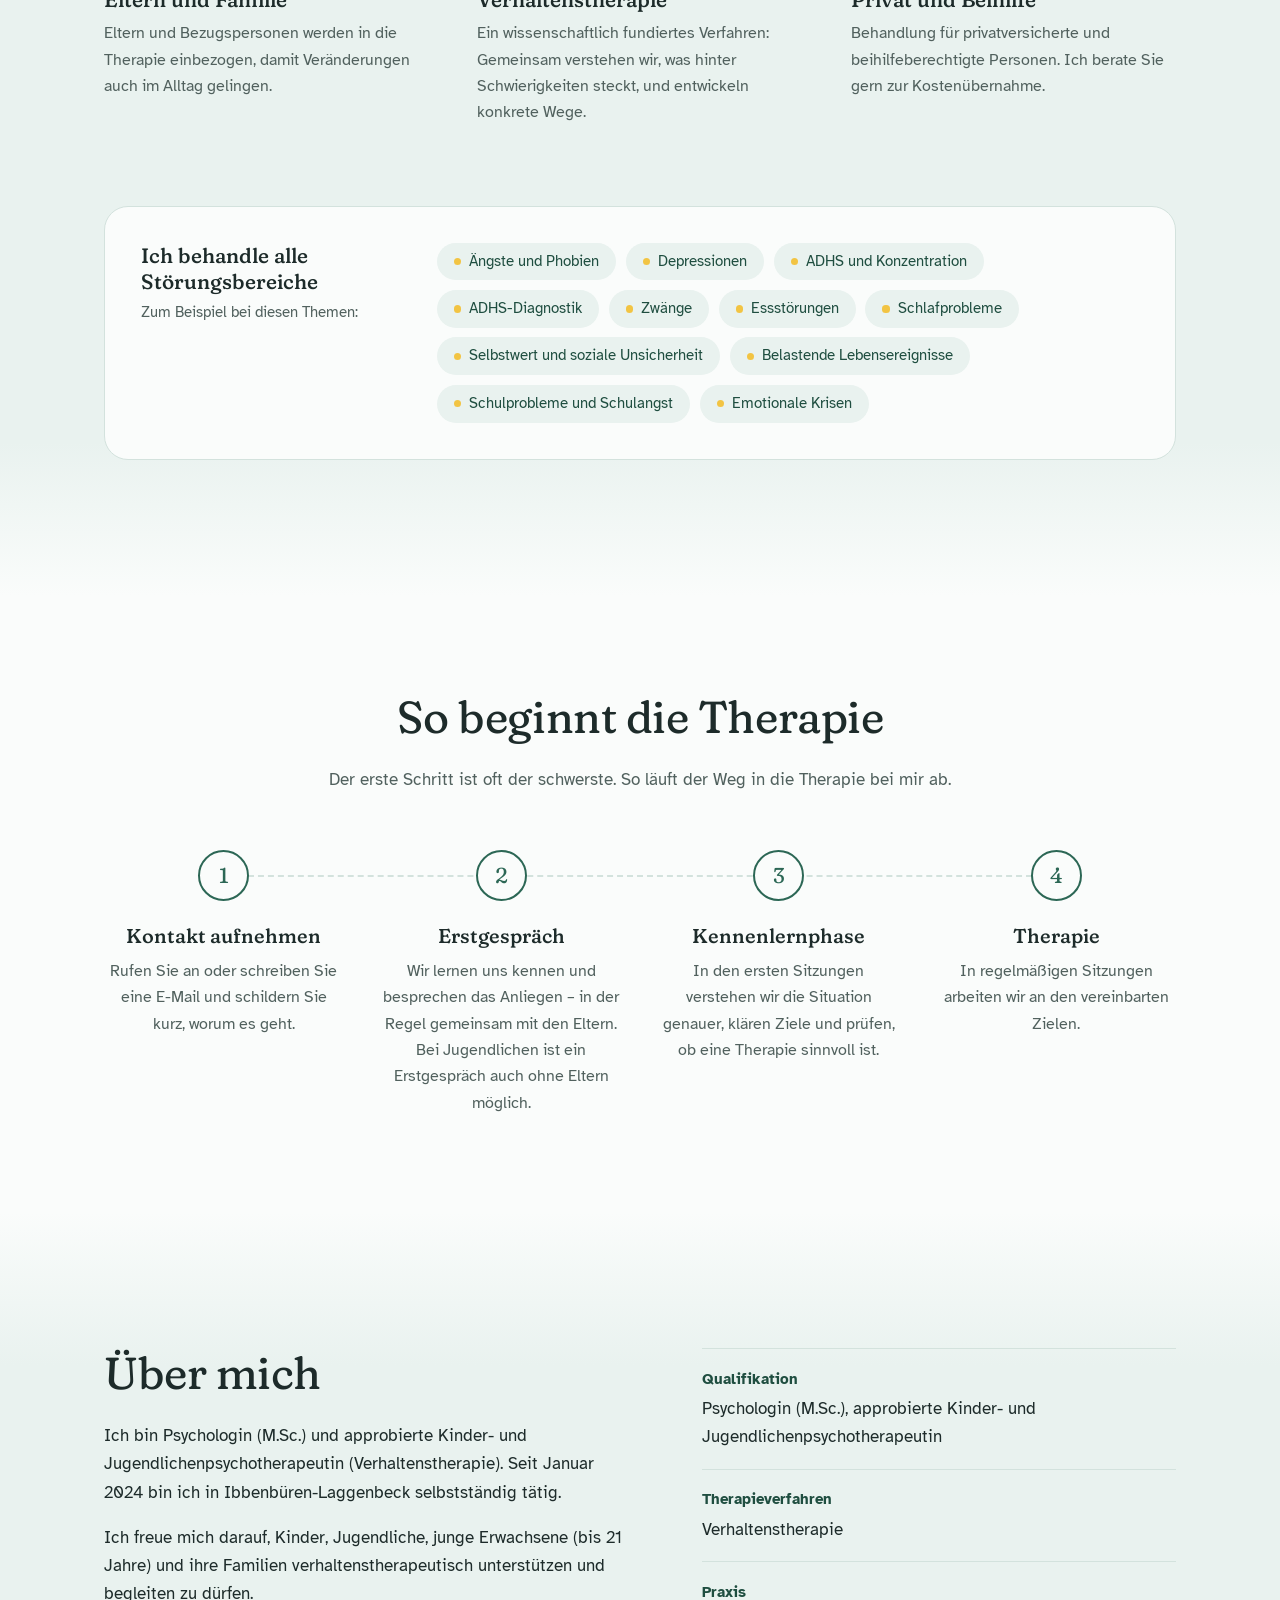
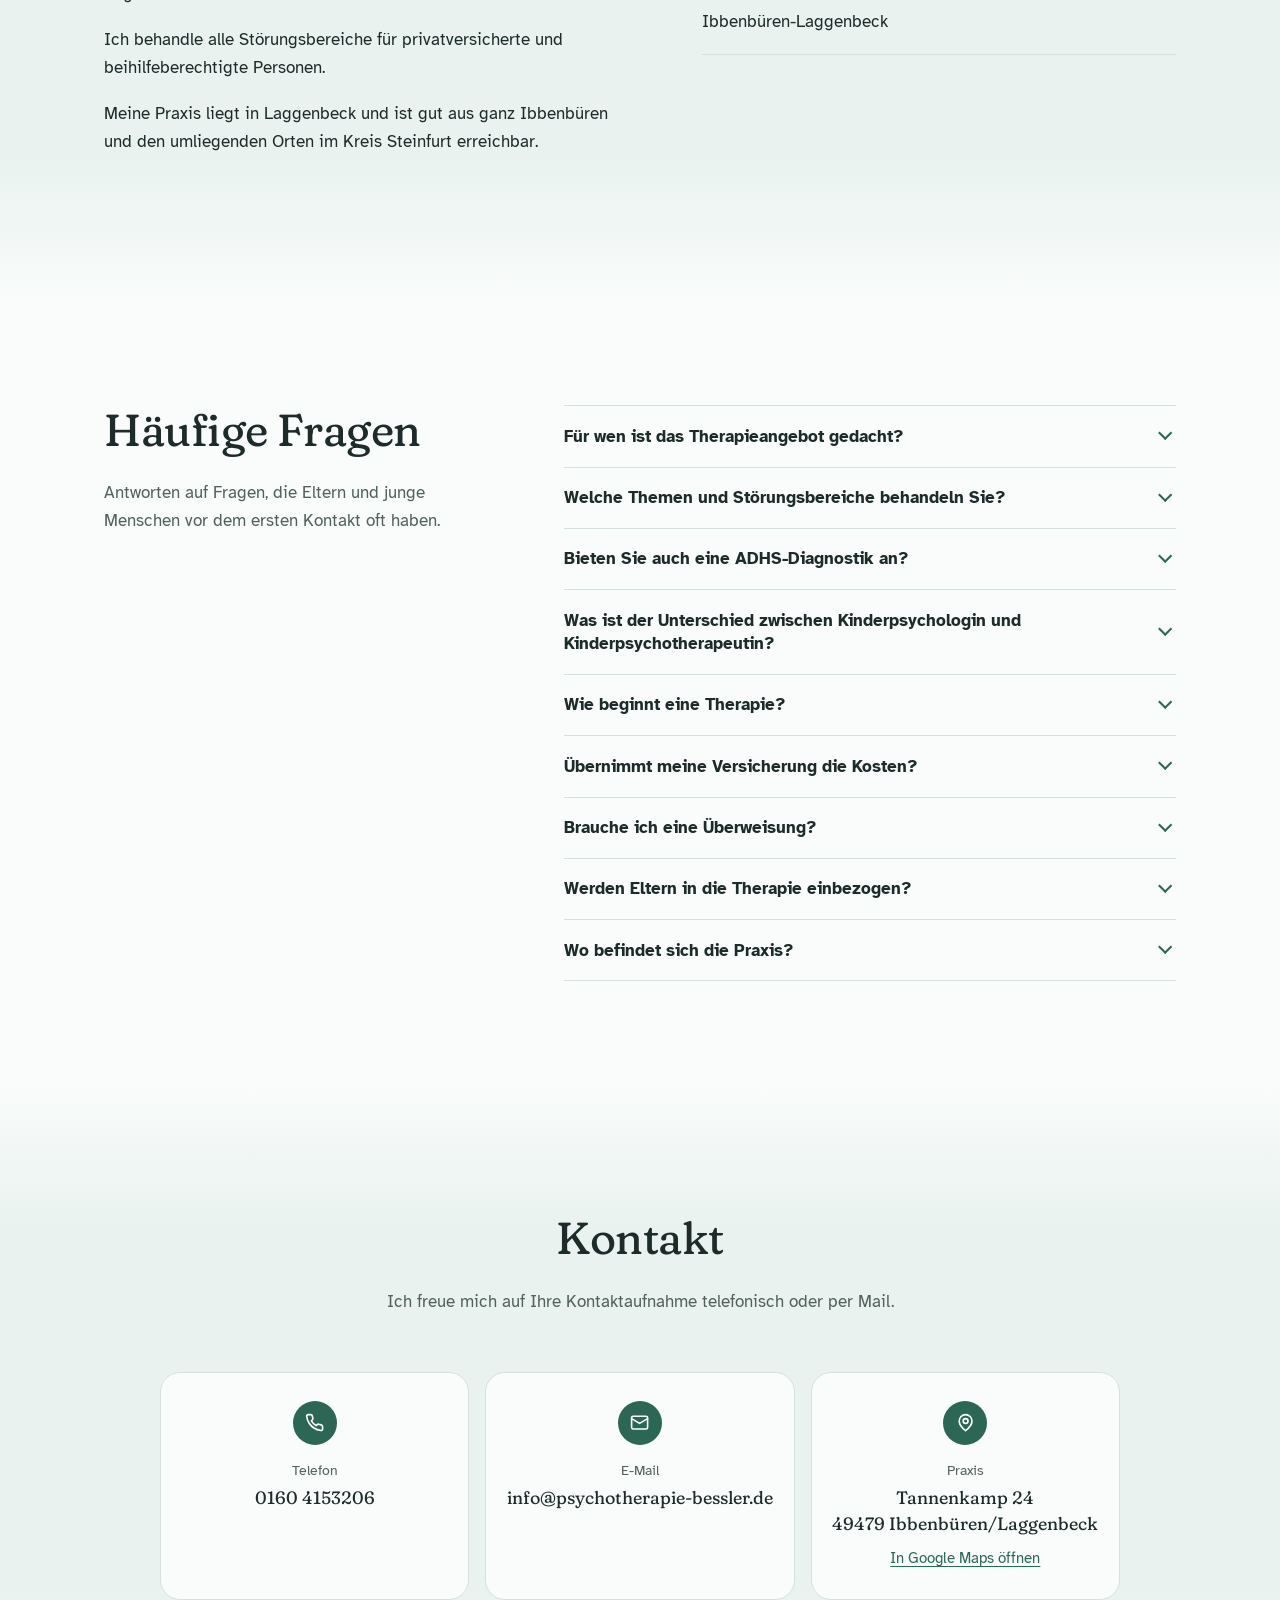
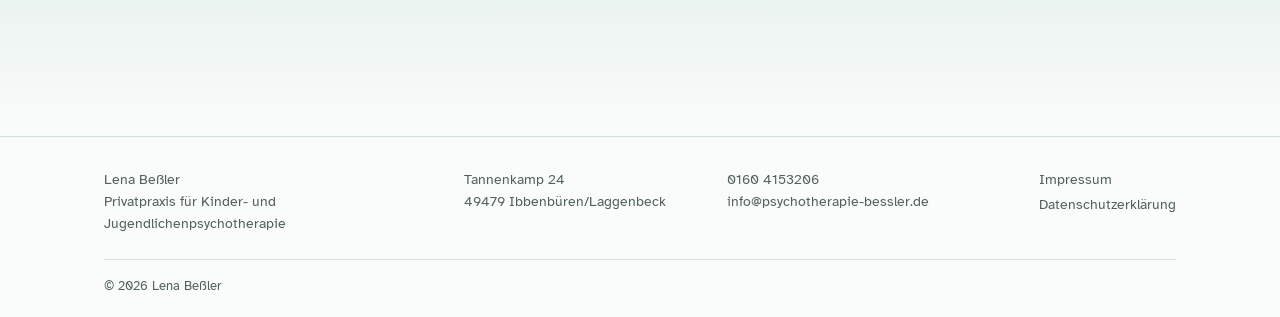
==== commit 92148ef3: "Add ADHS diagnostics FAQ and liability insurance to imprint - New FAQ and topic chip for ADHS-Diagno" ====
--- a/site/index.html
+++ b/site/index.html
@@ -69,7 +69,7 @@
     "@id": "https://psychotherapie-bessler.de/#portrait"
    },
    "inLanguage": "de-DE",
-   "dateModified": "2026-10-03"
+   "dateModified": "2026-10-22"
   },
   {
    "@type": "ImageObject",
@@ -135,6 +135,10 @@
      "name": "Verhaltenstherapie für Kinder"
     },
     {
+     "@type": "DiagnosticProcedure",
+     "name": "ADHS-Diagnostik für Kinder, Jugendliche und junge Erwachsene"
+    },
+    {
      "@type": "MedicalTherapy",
      "name": "Verhaltenstherapie für Jugendliche"
     },
@@ -154,6 +158,7 @@
     "Angststörungen",
     "Depression",
     "ADHS",
+    "ADHS-Diagnostik",
     "Zwangsstörungen"
    ],
    "paymentAccepted": "Private Krankenversicherung, Beihilfe",
@@ -224,6 +229,14 @@
      "acceptedAnswer": {
       "@type": "Answer",
       "text": "Ich behandle alle Störungsbereiche, zum Beispiel Ängste, Depressionen, ADHS, Zwänge, Essstörungen, Schlafprobleme, Schwierigkeiten mit dem Selbstwert oder die Folgen belastender Lebensereignisse."
+     }
+    },
+    {
+     "@type": "Question",
+     "name": "Bieten Sie auch eine ADHS-Diagnostik an?",
+     "acceptedAnswer": {
+      "@type": "Answer",
+      "text": "Ja. Ich biete eine ausführliche ADHS-Diagnostik für Kinder, Jugendliche und junge Erwachsene bis 21 Jahre an. Dazu gehören Gespräche mit Ihnen und Ihrem Kind sowie Fragebögen und Testverfahren. Anschließend besprechen wir die Ergebnisse gemeinsam und überlegen, welche Unterstützung sinnvoll ist."
      }
     },
     {
@@ -379,7 +392,7 @@
           <h3>Ich behandle alle Störungsbereiche</h3>
           <p>Zum Beispiel bei diesen Themen:</p>
         </div>
-        <ul class="chips"><li>Ängste und Phobien</li><li>Depressionen</li><li>ADHS und Konzentration</li><li>Zwänge</li><li>Essstörungen</li><li>Schlafprobleme</li><li>Selbstwert und soziale Unsicherheit</li><li>Belastende Lebensereignisse</li><li>Schulprobleme und Schulangst</li><li>Emotionale Krisen</li></ul>
+        <ul class="chips"><li>Ängste und Phobien</li><li>Depressionen</li><li>ADHS und Konzentration</li><li>ADHS-Diagnostik</li><li>Zwänge</li><li>Essstörungen</li><li>Schlafprobleme</li><li>Selbstwert und soziale Unsicherheit</li><li>Belastende Lebensereignisse</li><li>Schulprobleme und Schulangst</li><li>Emotionale Krisen</li></ul>
       </div>
     </div>
   </section>
@@ -451,6 +464,10 @@
           <p>Ich behandle alle Störungsbereiche, zum Beispiel Ängste, Depressionen, ADHS, Zwänge, Essstörungen, Schlafprobleme, Schwierigkeiten mit dem Selbstwert oder die Folgen belastender Lebensereignisse.</p>
         </details>
         <details>
+          <summary><h3>Bieten Sie auch eine ADHS-Diagnostik an?</h3></summary>
+          <p>Ja. Ich biete eine ausführliche ADHS-Diagnostik für Kinder, Jugendliche und junge Erwachsene bis 21 Jahre an. Dazu gehören Gespräche mit Ihnen und Ihrem Kind sowie Fragebögen und Testverfahren. Anschließend besprechen wir die Ergebnisse gemeinsam und überlegen, welche Unterstützung sinnvoll ist.</p>
+        </details>
+        <details>
           <summary><h3>Was ist der Unterschied zwischen Kinderpsychologin und Kinderpsychotherapeutin?</h3></summary>
           <p>Psychologin ist, wer Psychologie studiert hat. Psychische Erkrankungen eigenständig behandeln dürfen aber nur approbierte Psychotherapeutinnen und Psychotherapeuten – die Approbation setzt eine zusätzliche, staatlich geregelte Aus- bzw. Weiterbildung voraus. Ich bin beides: Psychologin (M.Sc.) und approbierte Kinder- und Jugendlichenpsychotherapeutin.</p>
         </details>
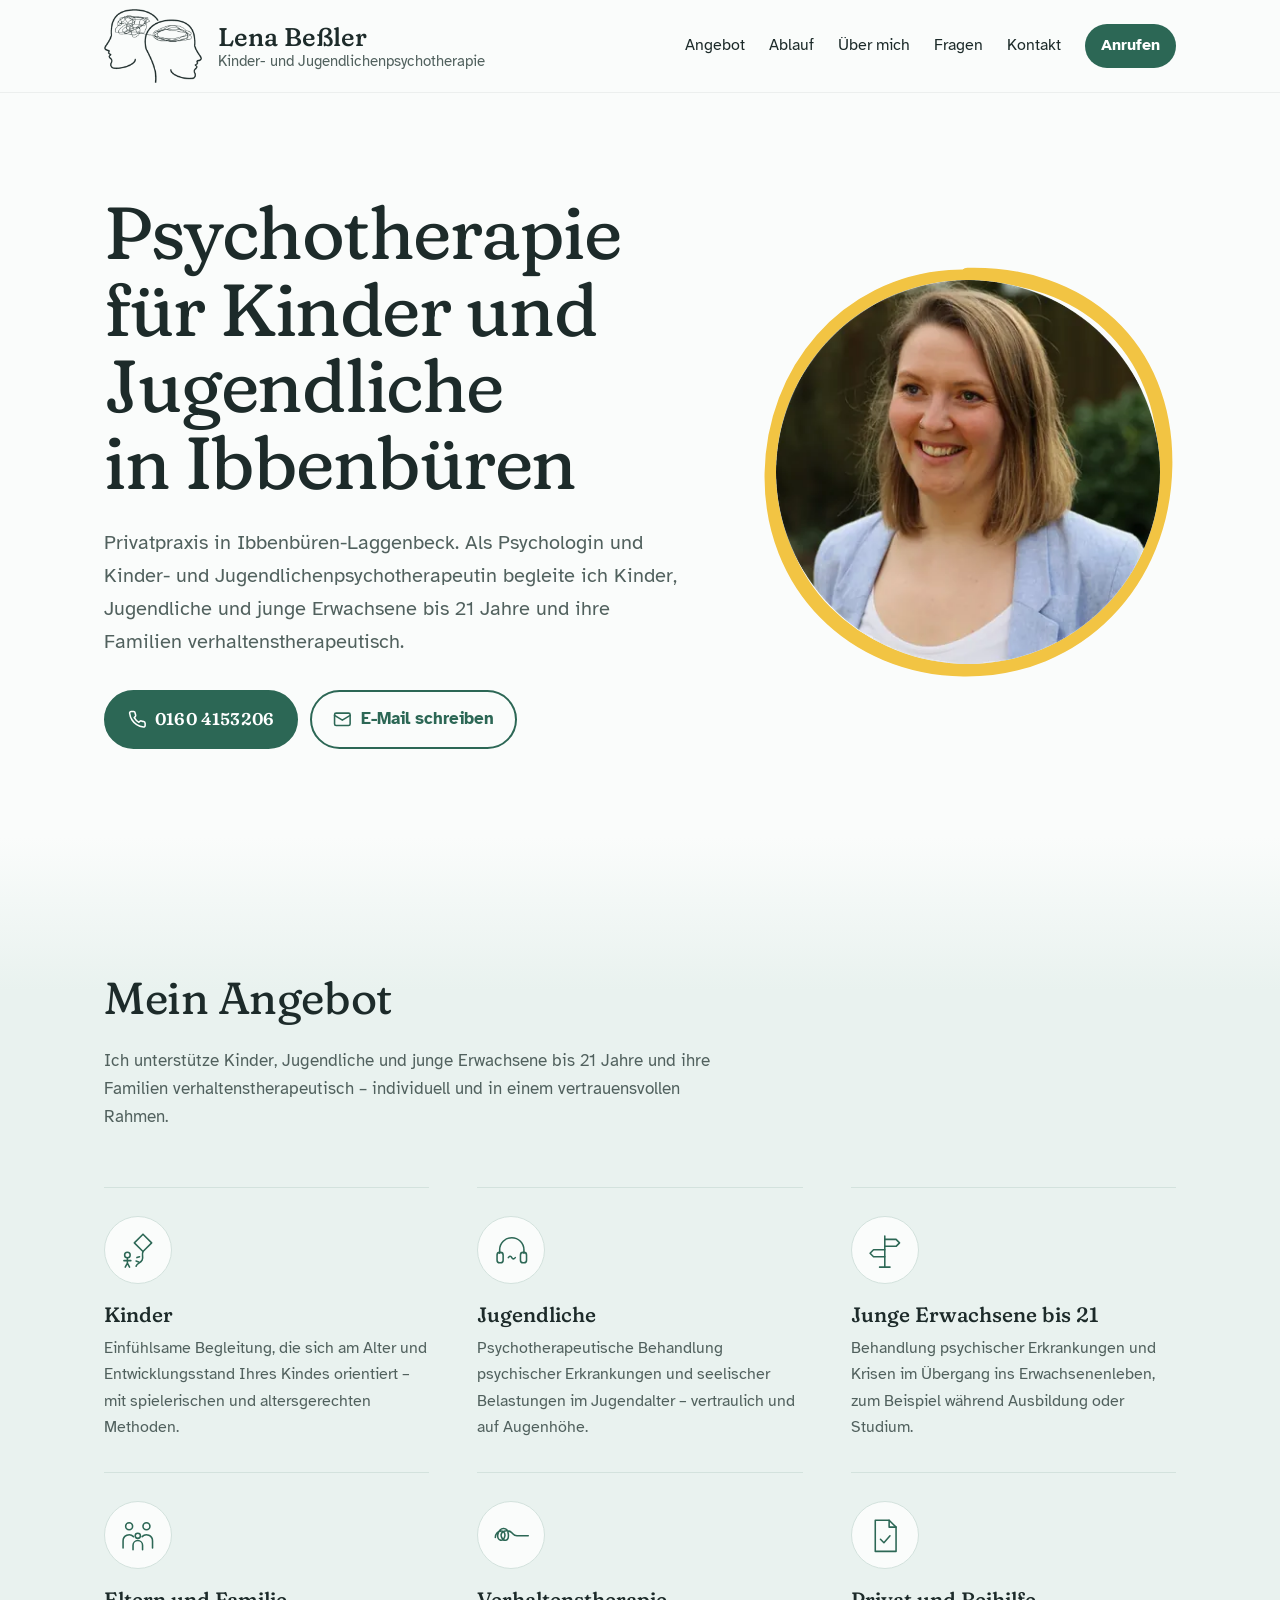
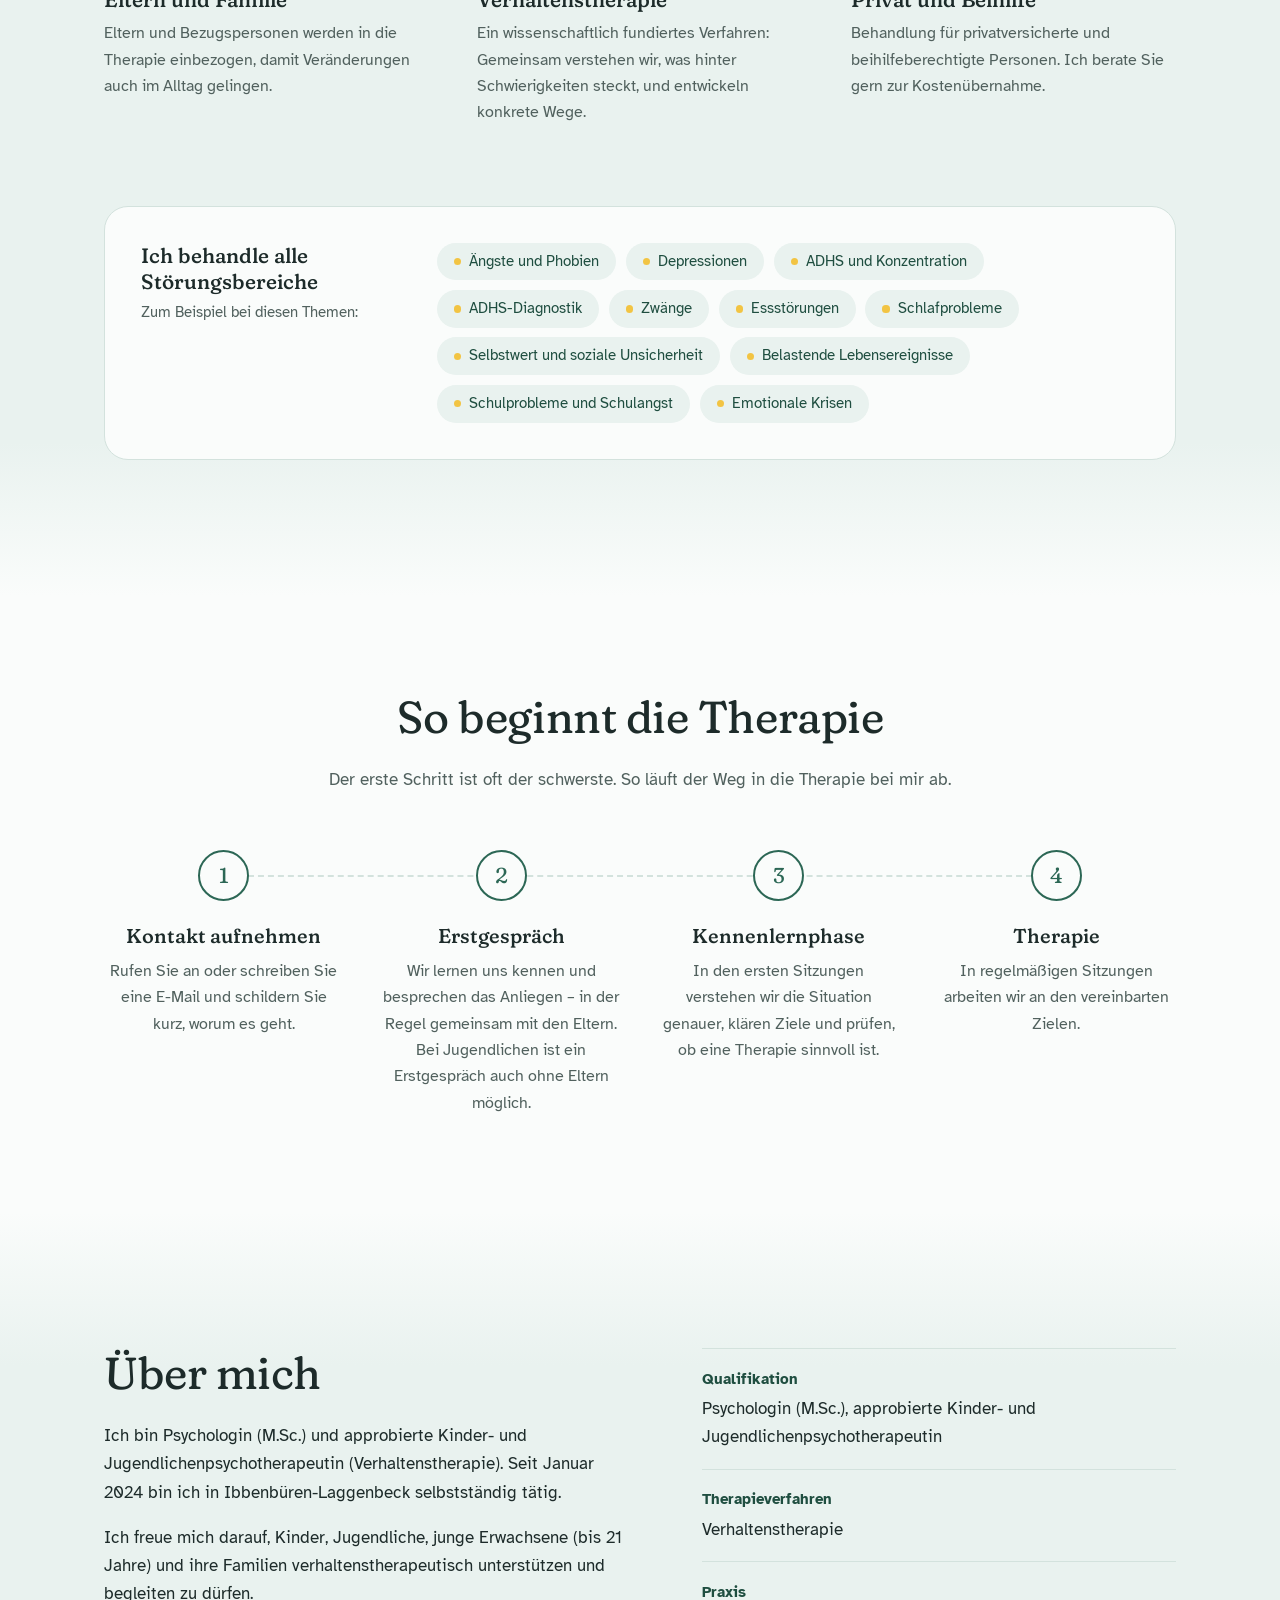
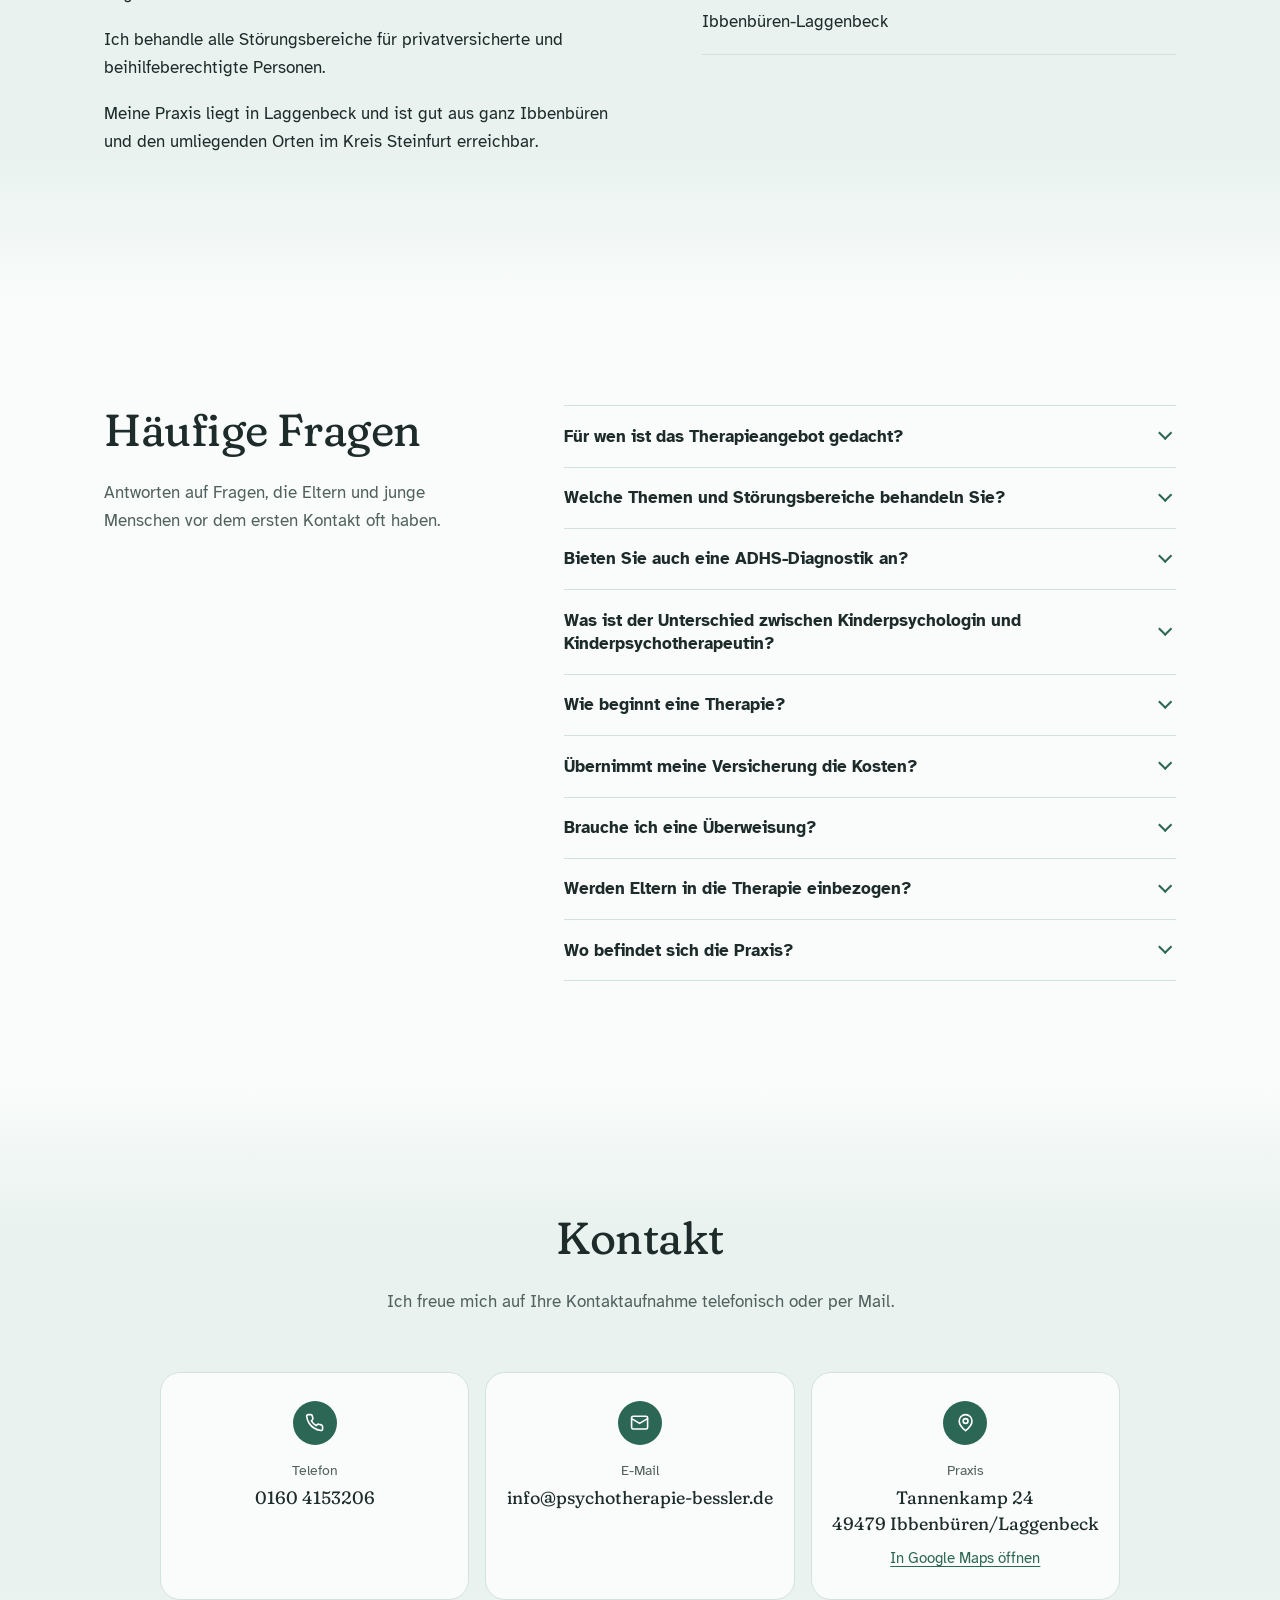
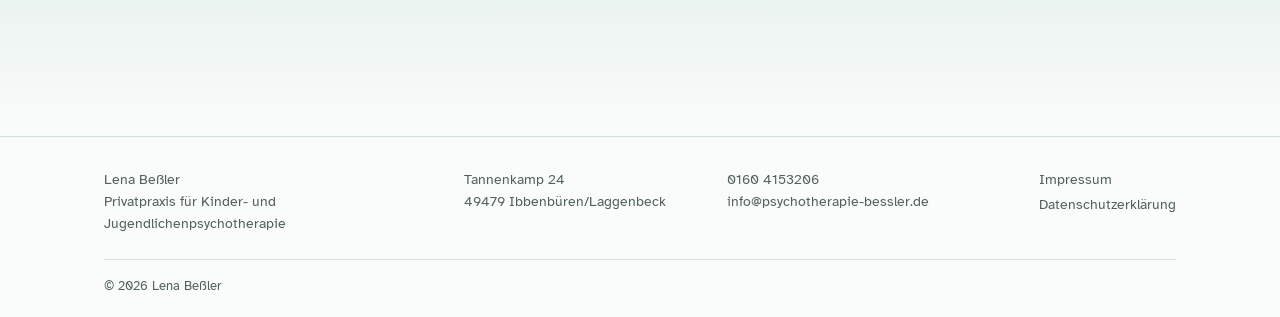
==== commit f6f0b1a2: "Set postal codes in Fraunces so zeros render without a slash Co-Authored-By: Claude Opus 5.5 <norepl" ====
--- a/site/index.html
+++ b/site/index.html
@@ -489,7 +489,7 @@
         </details>
         <details>
           <summary><h3>Wo befindet sich die Praxis?</h3></summary>
-          <p>Die Praxis liegt in Ibbenbüren-Laggenbeck, Tannenkamp 24, 49479 Ibbenbüren. Sie ist gut aus Ibbenbüren und den umliegenden Orten im Kreis Steinfurt sowie aus Stadt und Landkreis Osnabrück erreichbar.</p>
+          <p>Die Praxis liegt in Ibbenbüren-Laggenbeck, Tannenkamp 24, <span class="num">49479</span> Ibbenbüren. Sie ist gut aus Ibbenbüren und den umliegenden Orten im Kreis Steinfurt sowie aus Stadt und Landkreis Osnabrück erreichbar.</p>
         </details>
       </div>
     </div>
@@ -515,7 +515,7 @@
         <li>
           <span class="ch-icon"><svg viewBox="0 0 24 24" fill="none" stroke="currentColor" stroke-width="2" stroke-linecap="round" stroke-linejoin="round" aria-hidden="true"><path d="M20 10c0 6-8 12-8 12s-8-6-8-12a8 8 0 0 1 16 0z"/><circle cx="12" cy="10" r="3"/></svg></span>
           <span class="label">Praxis</span>
-          <address class="value">Tannenkamp 24<br>49479 Ibbenbüren/Laggenbeck</address>
+          <address class="value">Tannenkamp 24<br><span class="num">49479</span> Ibbenbüren/Laggenbeck</address>
           <a class="route" href="https://www.google.com/maps/place/Lena+Be%C3%9Fler+-+Privatpraxis+f%C3%BCr+Kinder-+und+Jugendlichenpsychotherapie/@52.2582948,7.7834547,17z/data=!4m6!3m5!1s0xba8f7ec1a0ab901:0xcd1f4185cb00651f!8m2!3d52.2582915!4d7.7860296!16s%2Fg%2F11vjks72hc" target="_blank" rel="noopener">In Google Maps öffnen</a>
         </li>
       </ul>
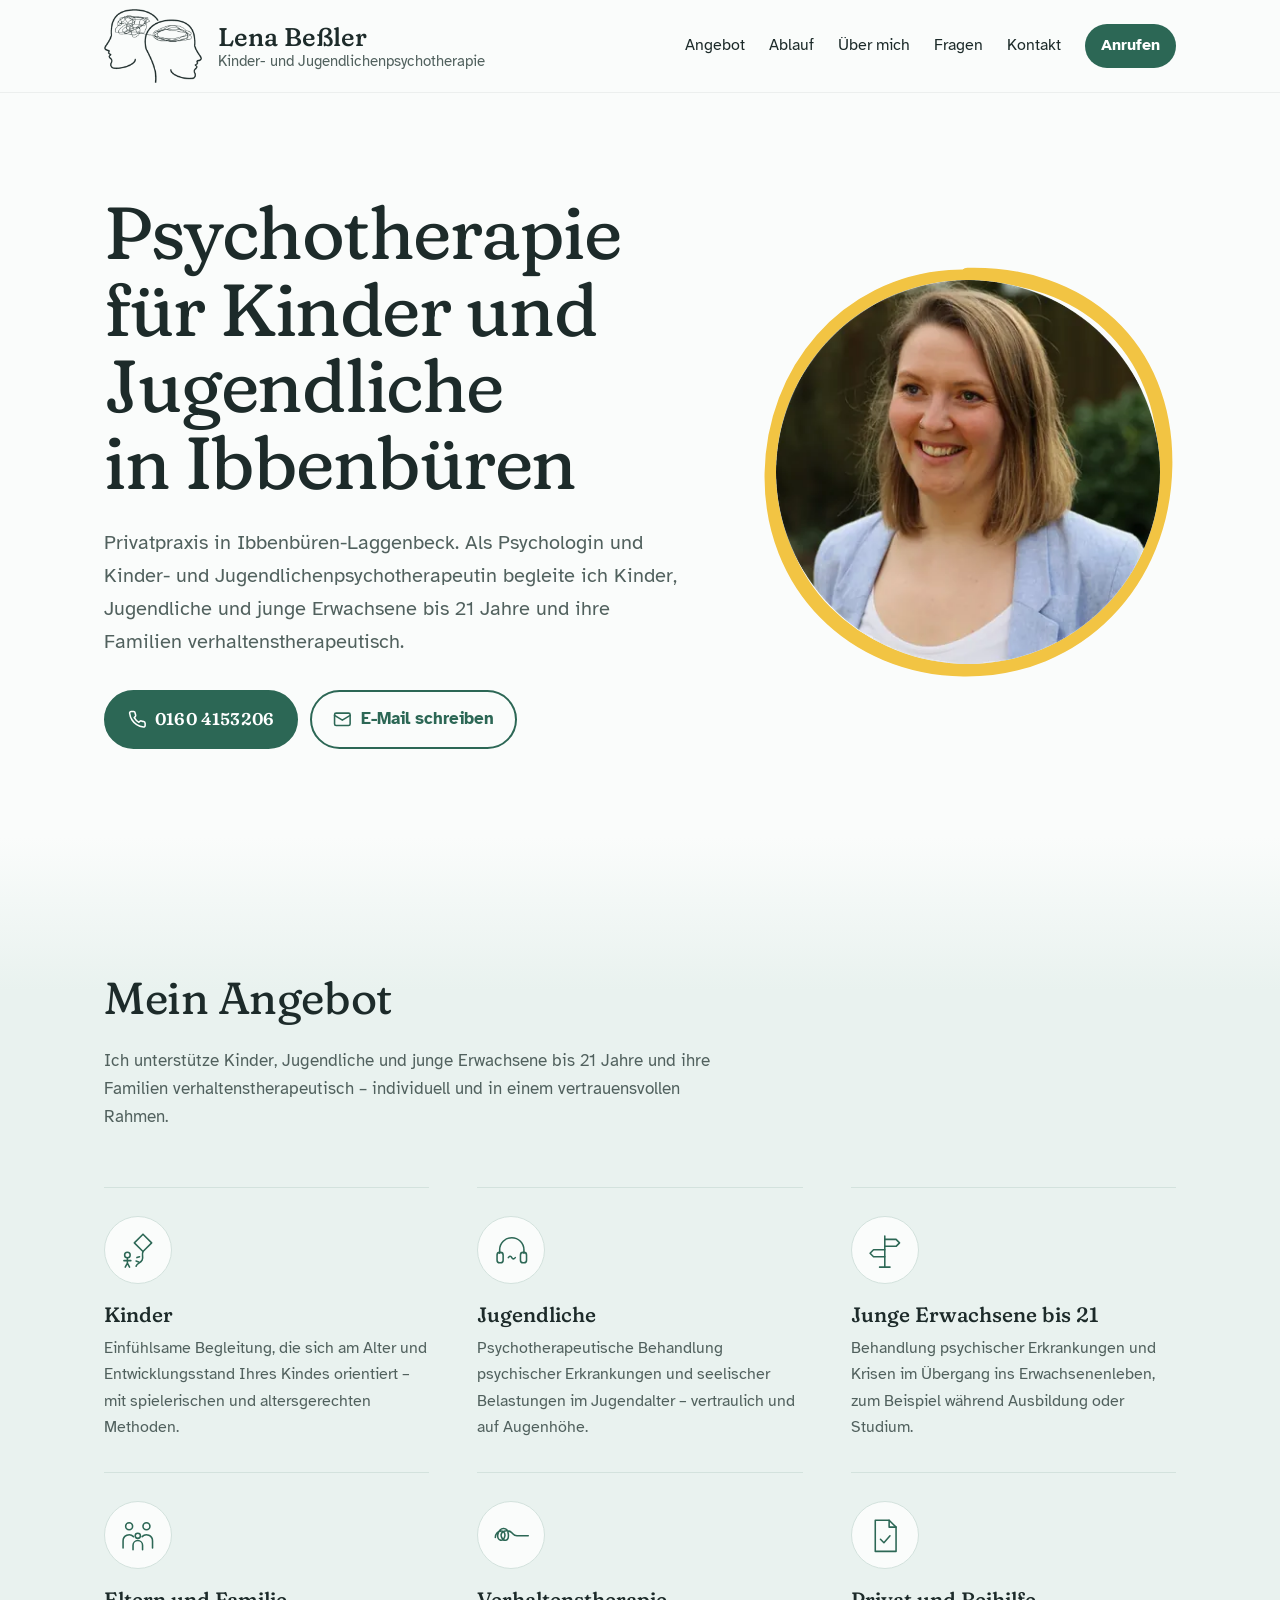
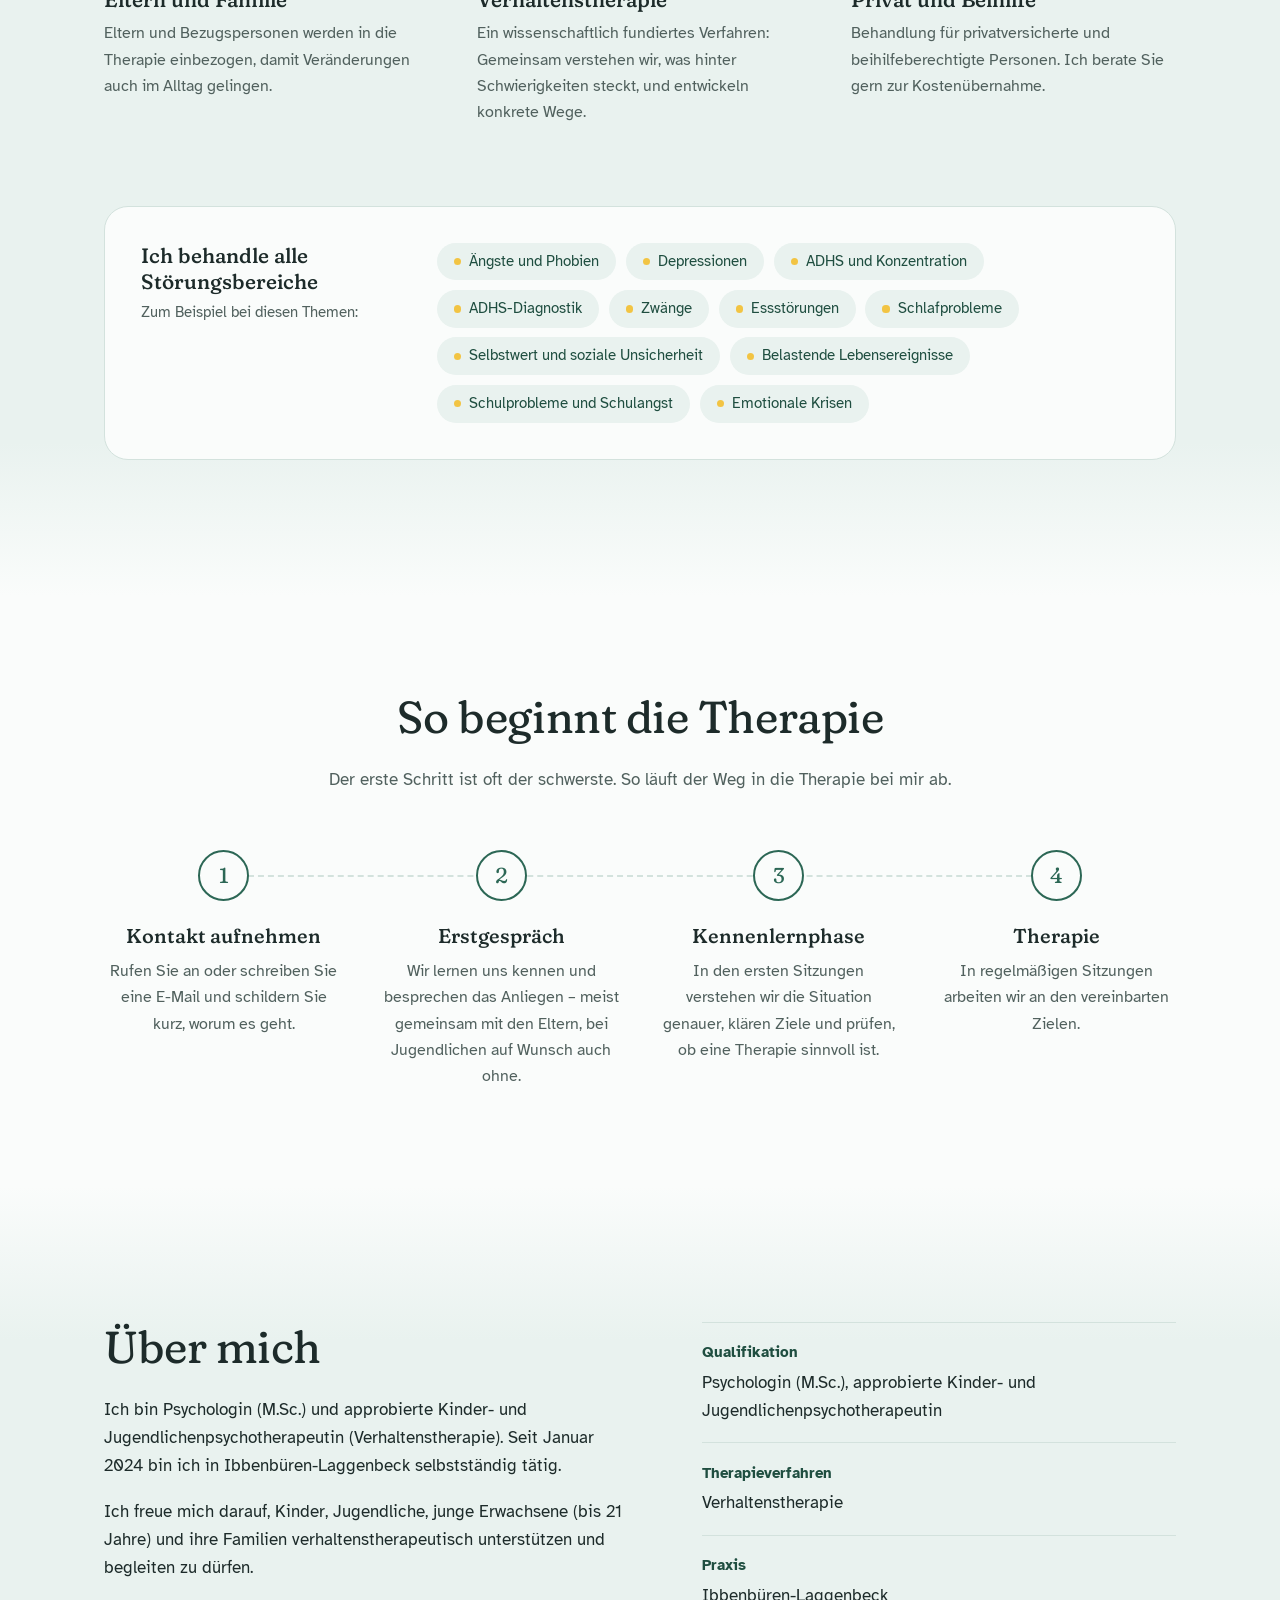
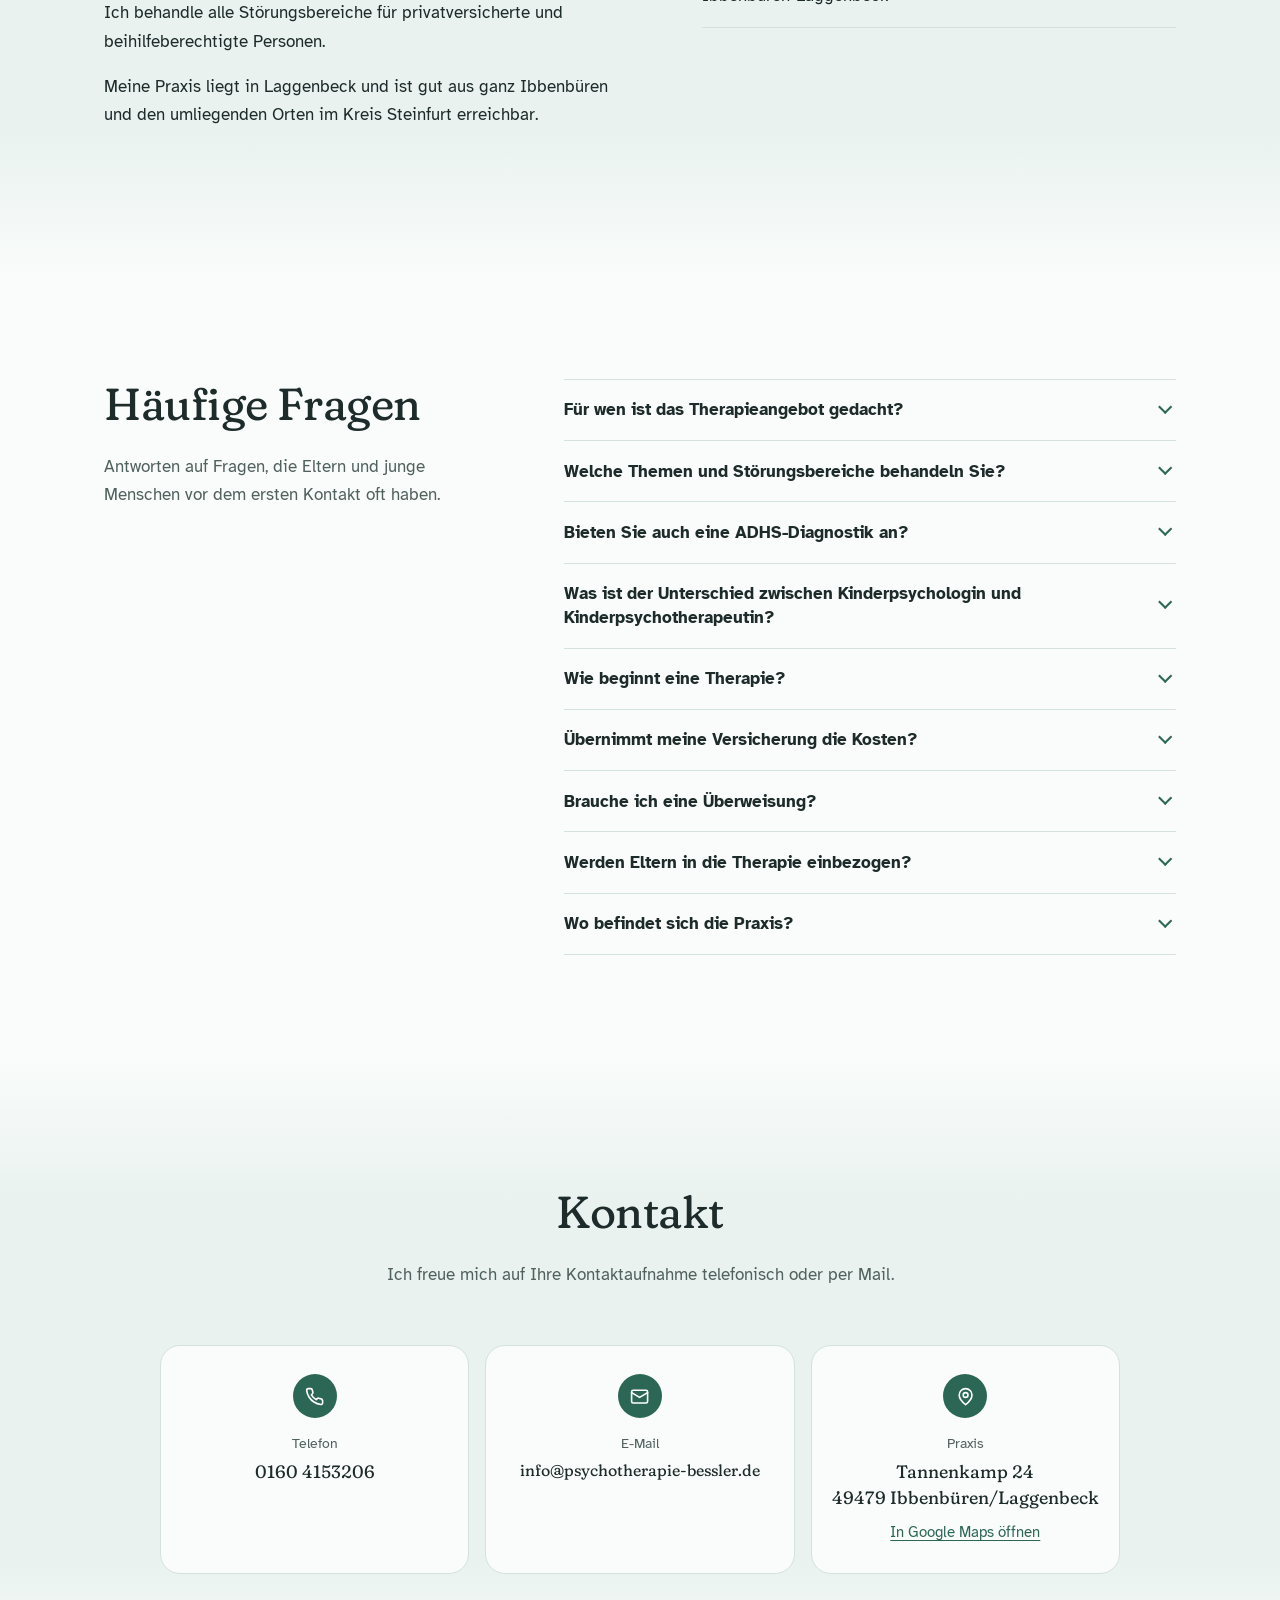
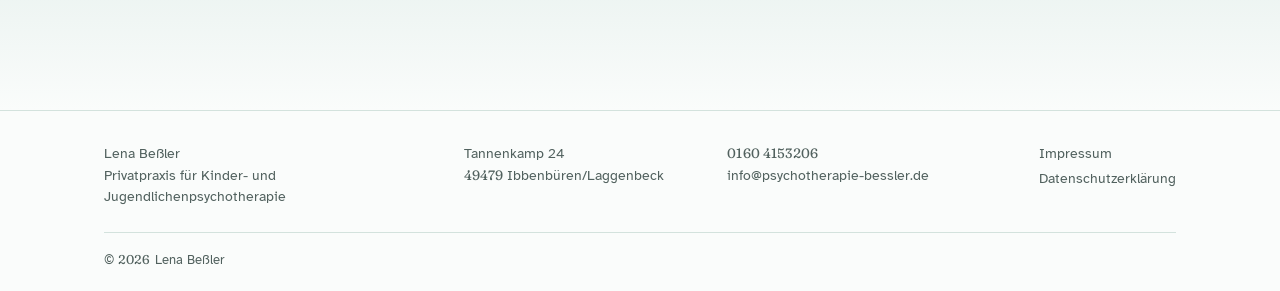
==== commit 569730e9: "Small design polish: footer numerals, shorter step 2, compact chips on mobile, e-mail tile fits one " ====
--- a/site/index.html
+++ b/site/index.html
@@ -38,7 +38,7 @@
 <link rel="preload" as="image" type="image/webp" fetchpriority="high" imagesrcset="assets/lena-bessler-400.webp 400w, assets/lena-bessler-600.webp 600w, assets/lena-bessler.webp 800w" imagesizes="(max-width: 52rem) 16rem, 24rem">
 <link rel="preload" href="assets/fonts/fraunces.woff2" as="font" type="font/woff2" crossorigin>
 <link rel="preload" href="assets/fonts/atkinson-400.woff2" as="font" type="font/woff2" crossorigin>
-<style>@font-face{font-family:"Fraunces";src:url("assets/fonts/fraunces.woff2") format("woff2");font-weight:300 700;font-display:swap}@font-face{font-family:"Atkinson";src:url("assets/fonts/atkinson-400.woff2") format("woff2");font-weight:400;font-display:swap}@font-face{font-family:"Atkinson";src:url("assets/fonts/atkinson-400i.woff2") format("woff2");font-weight:400;font-style:italic;font-display:swap}@font-face{font-family:"Atkinson";src:url("assets/fonts/atkinson-700.woff2") format("woff2");font-weight:700;font-display:swap}:root{--paper:#FAFCFB;--mist:#E9F2EF;--line:#D3E2DD;--ink:#1D2B2A;--muted:#51615E;--fir:#2C6755;--fir-dark:#1F4E40;--sun:#F2C443;--serif:"Fraunces",Georgia,"Times New Roman",serif;--sans:"Atkinson",system-ui,-apple-system,"Segoe UI",Roboto,Arial,sans-serif;--wrap:72rem;--gutter:clamp(1.25rem,4vw,2.5rem);}*,*::before,*::after{box-sizing:border-box}html{scroll-behavior:smooth;-webkit-text-size-adjust:100%}@media (prefers-reduced-motion:reduce){html{scroll-behavior:auto}}body{margin:0;background:var(--paper);color:var(--ink);font-family:var(--sans);font-size:1.0625rem;line-height:1.65;text-rendering:optimizeLegibility}img{max-width:100%;height:auto;display:block}a{color:var(--fir);text-underline-offset:.18em;text-decoration-thickness:1px}a:hover{color:var(--fir-dark);text-decoration-thickness:2px}:focus-visible{outline:3px solid var(--fir);outline-offset:3px;border-radius:4px}.skip{position:absolute;left:-999px;top:0;background:var(--ink);color:#fff;padding:.6rem 1rem;z-index:10}.skip:focus{left:1rem;top:1rem}.wrap{max-width:var(--wrap);margin:0 auto;padding:0 var(--gutter)}.site-header{border-bottom:1px solid var(--line);background:rgba(250,252,251,.92);backdrop-filter:saturate(1.2) blur(8px);position:sticky;top:0;z-index:5}.site-header .wrap{display:flex;align-items:center;justify-content:space-between;gap:1rem;min-height:5.75rem}.brand{display:flex;align-items:center;gap:1rem;text-decoration:none;color:var(--ink);line-height:1.2}.brand .logo{width:auto;height:4.6rem}.brand-text{display:flex;flex-direction:column}.brand strong{font-family:var(--serif);font-weight:500;font-size:1.6rem;font-variation-settings:"SOFT" 100}.brand-text span{font-size:.92rem;color:var(--muted)}.nav{display:flex;align-items:center;gap:1.5rem}.nav a{color:var(--ink);text-decoration:none;font-size:.97rem}.nav a:hover{color:var(--fir)}.nav .call{background:var(--fir);color:#fff;padding:.55rem 1rem;border-radius:999px;font-weight:700}.nav .call:hover{background:var(--fir-dark);color:#fff}@media (max-width:40rem){.nav .text-link{display:none}.brand-text span{display:none}.brand .logo{height:3.4rem}.brand strong{font-size:1.35rem}.site-header .wrap{min-height:4.75rem}}.hero{padding:clamp(3rem,8vw,6.5rem) 0 clamp(3rem,7vw,5.5rem)}.hero .wrap{display:grid;grid-template-columns:1.25fr .9fr;gap:clamp(2rem,6vw,5rem);align-items:center}.hero h1{font-family:var(--serif);font-weight:400;font-variation-settings:"SOFT" 100,"opsz" 144;font-size:clamp(2.5rem,6.2vw,4.6rem);line-height:1.04;letter-spacing:-.02em;margin:0 0 1.5rem;max-width:14ch}.hero .lead{font-size:clamp(1.1rem,1.6vw,1.25rem);color:var(--muted);max-width:36rem;margin:0 0 2rem}.actions{display:flex;flex-wrap:wrap;gap:.75rem}.btn{display:inline-flex;align-items:center;gap:.55rem;padding:.85rem 1.35rem;border-radius:999px;font-weight:700;text-decoration:none;border:2px solid var(--fir);transition:background-color .15s,color .15s}.btn svg{width:1.1em;height:1.1em;flex:none}.btn-primary{background:var(--fir);color:#fff}.btn-primary:hover{background:var(--fir-dark);border-color:var(--fir-dark);color:#fff}.btn-ghost{color:var(--fir);background:transparent}.btn-ghost:hover{background:var(--mist);color:var(--fir-dark)}.portrait{position:relative;justify-self:center;width:min(100%,24rem);aspect-ratio:1}.portrait .ring{position:absolute;inset:-9%;width:118%;height:118%;overflow:visible;pointer-events:none}.portrait .ring path{fill:none;stroke:var(--sun);stroke-width:3.2;stroke-linecap:round;stroke-dasharray:1;stroke-dashoffset:1;animation:draw 1.6s .3s cubic-bezier(.6,.1,.3,1) forwards}@keyframes draw{to{stroke-dashoffset:0}}@media (prefers-reduced-motion:reduce){.portrait .ring path{animation:none;stroke-dashoffset:0}}.portrait .photo{position:relative;width:100%;height:100%;border-radius:50%;overflow:hidden;background:var(--mist);display:grid;place-items:center}.portrait .photo picture,.portrait .photo img{width:100%;height:100%;object-fit:cover}@media (max-width:52rem){.hero .wrap{grid-template-columns:1fr}.portrait{order:-1;width:min(62%,16rem);justify-self:start;margin-left:6%}}section{scroll-margin-top:6.5rem}.band{position:relative;background:var(--mist);border:0}.band::before,.band::after{content:"";position:absolute;left:0;right:0;height:clamp(28px,4vw,56px);background-repeat:no-repeat;background-size:100% 100%;pointer-events:none}.band::before{bottom:100%;margin-bottom:-1px;background-image:url("data:image/svg+xml,%3Csvg xmlns='http://www.w3.org/2000/svg' viewBox='0 0 1440 60' preserveAspectRatio='none'%3E%3Cpath fill='%23E9F2EF' d='M0 38C180 14 360 8 560 22s400 34 600 22 220-26 280-32V60H0z'/%3E%3C/svg%3E")}.band::after{top:100%;margin-top:-1px;background-image:url("data:image/svg+xml,%3Csvg xmlns='http://www.w3.org/2000/svg' viewBox='0 0 1440 60' preserveAspectRatio='none'%3E%3Cpath fill='%23E9F2EF' d='M0 0h1440v26c-200 24-420 30-640 16S380 10 220 18 60 34 0 30z'/%3E%3C/svg%3E")}#fragen.band::before{background-image:url("data:image/svg+xml,%3Csvg xmlns='http://www.w3.org/2000/svg' viewBox='0 0 1440 60' preserveAspectRatio='none'%3E%3Cpath fill='%23E9F2EF' d='M0 20c160 10 340 30 560 26s420-34 600-36 240 10 280 16V60H0z'/%3E%3C/svg%3E")}#fragen.band::after{background-image:url("data:image/svg+xml,%3Csvg xmlns='http://www.w3.org/2000/svg' viewBox='0 0 1440 60' preserveAspectRatio='none'%3E%3Cpath fill='%23E9F2EF' d='M0 0h1440v34c-180-18-380-26-600-14S420 42 240 38 60 22 0 24z'/%3E%3C/svg%3E")}.band + section,.band + footer{padding-top:clamp(28px,4vw,56px)}.band .section{padding-block:clamp(3rem,7vw,5rem)}.site-footer{border-top:0}.section{padding-block:clamp(3.5rem,8vw,6rem)}.section h2{font-family:var(--serif);font-weight:400;font-variation-settings:"SOFT" 100,"opsz" 96;font-size:clamp(1.9rem,3.6vw,2.8rem);line-height:1.12;letter-spacing:-.01em;margin:0 0 1.5rem}.about{display:grid;grid-template-columns:1.1fr 1fr;gap:clamp(2rem,6vw,5rem);align-items:start}.about .prose p{margin:0 0 1.1rem;max-width:38rem}.facts{margin:0;display:grid;gap:0}.facts div{padding:1.1rem 0;border-top:1px solid var(--line)}.facts div:last-child{border-bottom:1px solid var(--line)}.facts dt{font-weight:700;font-size:.95rem;color:var(--fir-dark);margin-bottom:.2rem}.facts dd{margin:0}@media (max-width:52rem){.about{grid-template-columns:1fr}}.section-head{max-width:40rem;margin-bottom:clamp(2.5rem,5vw,3.5rem)}.section-head p{color:var(--muted);margin:0}.offers{list-style:none;margin:0;padding:0;display:grid;grid-template-columns:repeat(3,1fr);column-gap:clamp(1.5rem,4vw,3rem)}.offer{padding:1.75rem 0 2rem;border-top:1px solid var(--line)}.offer-icon{display:grid;place-items:center;width:4.25rem;height:4.25rem;border-radius:50%;background:var(--paper);color:var(--fir);margin-bottom:1.1rem;border:1px solid var(--line)}.offer-icon svg{width:2.6rem;height:2.6rem}.offer h3{font-family:var(--serif);font-weight:500;font-variation-settings:"SOFT" 100;font-size:1.3rem;line-height:1.25;margin:0 0 .45rem}.offer p{margin:0;color:var(--muted);font-size:1rem;max-width:34ch}.topics{margin-top:clamp(1.5rem,4vw,2.5rem);padding-top:2rem;border-top:1px solid var(--line)}.topics h3{font-size:1rem;font-weight:700;margin:0 0 1rem;color:var(--fir-dark)}.chips{list-style:none;margin:0;padding:0;display:flex;flex-wrap:wrap;gap:.55rem}.chips li{background:var(--paper);border:1px solid var(--line);border-radius:999px;padding:.4rem .95rem;font-size:.95rem}@media (max-width:60rem){.offers{grid-template-columns:repeat(2,1fr)}}@media (max-width:36rem){.offers{grid-template-columns:1fr}.offer{display:grid;grid-template-columns:4.25rem 1fr;column-gap:1rem;padding:1.4rem 0}.offer-icon{grid-row:span 2;margin:0}.offer p{grid-column:2}}.faq-grid{display:grid;grid-template-columns:1fr 1.6fr;gap:clamp(2rem,6vw,5rem);align-items:start}.faq details{border-top:1px solid var(--line)}.faq details:last-child{border-bottom:1px solid var(--line)}.faq summary{list-style:none;cursor:pointer;display:flex;justify-content:space-between;align-items:center;gap:1rem;padding:1.15rem 0}.faq summary::-webkit-details-marker{display:none}.faq summary h3{margin:0;font-size:1.05rem;font-weight:700;line-height:1.4}.faq summary::after{content:"";flex:none;margin-right:.35rem;width:.65rem;height:.65rem;border-right:2px solid var(--fir);border-bottom:2px solid var(--fir);transform:translateY(-3px) rotate(45deg);transition:transform .2s}.faq details[open] summary::after{transform:translateY(3px) rotate(-135deg)}.faq summary:hover h3{color:var(--fir)}.faq details p{margin:0 0 1.25rem;color:var(--muted);max-width:60ch}@media (prefers-reduced-motion:reduce){.faq summary::after{transition:none}}@media (max-width:52rem){.faq-grid{grid-template-columns:1fr}}.contact{display:grid;grid-template-columns:1fr 1.1fr;gap:clamp(2rem,6vw,5rem);align-items:start}.contact-intro p{margin:0 0 1rem;max-width:30rem}.contact-intro .hint{color:var(--muted);font-size:.97rem}.channels{list-style:none;margin:0;padding:.5rem 1.75rem;background:var(--mist);border:1px solid var(--line);border-radius:1.25rem}.channels li{display:flex;gap:1rem;align-items:flex-start;padding:1.25rem 0}.channels li + li{border-top:1px solid var(--line)}.ch-icon{flex:none;display:grid;place-items:center;width:2.75rem;height:2.75rem;border-radius:50%;background:var(--fir);color:#fff}.ch-icon svg{width:1.2rem;height:1.2rem}.ch-body{display:flex;flex-direction:column;gap:.1rem;min-width:0}.ch-body .label{font-size:.85rem;color:var(--muted)}.ch-body > a,.ch-body address{font-size:1.1rem;font-weight:700;color:var(--ink);text-decoration:none;font-style:normal;overflow-wrap:anywhere;line-height:1.45}.ch-body > a:hover{color:var(--fir)}.ch-body address{font-weight:400}.ch-body .route{font-size:.95rem;font-weight:400;color:var(--fir);text-decoration:underline;margin-top:.3rem}@media (max-width:52rem){.contact{grid-template-columns:1fr}.channels{padding:.25rem 1.25rem}}.site-footer{border-top:1px solid var(--line);padding:2rem 0;font-size:.92rem;color:var(--muted)}.site-footer .wrap{display:flex;flex-wrap:wrap;justify-content:space-between;gap:1rem}.site-footer ul{list-style:none;margin:0;padding:0;display:flex;gap:1.5rem}.site-footer a{color:var(--muted)}.site-footer a:hover{color:var(--fir)}.legal{padding:clamp(3rem,7vw,5rem) 0}.legal .wrap{max-width:46rem}.legal h1{font-family:var(--serif);font-weight:400;font-variation-settings:"SOFT" 100,"opsz" 96;font-size:clamp(2.1rem,4.5vw,3rem);line-height:1.1;margin:0 0 2rem}.legal h2{font-family:var(--serif);font-weight:500;font-size:1.5rem;margin:2.75rem 0 .75rem}.legal h3{font-size:1.08rem;margin:1.75rem 0 .4rem}.legal h4{font-size:1rem;margin:1.25rem 0 .3rem;color:var(--muted)}.legal p,.legal ul{margin:0 0 1rem}.legal .caps{text-transform:none;font-weight:700}.back{display:inline-block;margin-bottom:2rem;font-size:.95rem}.num{font-family:var(--serif);font-variation-settings:"SOFT" 100;font-variant-numeric:lining-nums;letter-spacing:.01em}.btn .num{font-weight:600}.subnav{display:none}@media (max-width:40rem){.subnav{display:flex;gap:1.25rem;overflow-x:auto;padding:.55rem var(--gutter) .65rem;border-top:1px solid var(--line);font-size:.92rem;scrollbar-width:none;-webkit-overflow-scrolling:touch}.subnav::-webkit-scrollbar{display:none}.subnav a{color:var(--ink);text-decoration:none;white-space:nowrap}.subnav a:hover{color:var(--fir)}section{scroll-margin-top:8rem}.portrait{width:min(46%,10.5rem);margin-left:4%}.hero{padding-top:2.25rem}}.section-head.center{text-align:center;margin-left:auto;margin-right:auto}.steps{list-style:none;margin:0;padding:0;display:grid;grid-template-columns:repeat(4,1fr);gap:clamp(1.25rem,3vw,2.5rem);position:relative}.steps::before{content:"";position:absolute;top:1.6rem;left:12.5%;right:12.5%;border-top:2px dashed var(--line)}.step{position:relative;text-align:center}.step-num{position:relative;display:grid;place-items:center;width:3.2rem;height:3.2rem;margin:0 auto 1.1rem;border-radius:50%;background:var(--paper);border:2px solid var(--fir);color:var(--fir);font-family:var(--serif);font-variation-settings:"SOFT" 100;font-size:1.35rem}.step h3{font-family:var(--serif);font-weight:500;font-variation-settings:"SOFT" 100;font-size:1.25rem;margin:0 0 .4rem}.step p{margin:0 auto;color:var(--muted);font-size:1rem;max-width:28ch}@media (max-width:52rem){.steps{grid-template-columns:1fr;gap:0;max-width:34rem;margin:0 auto}.steps::before{top:1.6rem;bottom:5rem;left:1.6rem;right:auto;border-top:0;border-left:2px dashed var(--line)}.step{text-align:left;display:grid;grid-template-columns:3.2rem 1fr;column-gap:1.1rem;padding-bottom:1.75rem}.step:last-child{padding-bottom:0}.step-num{grid-row:span 2;margin:0}.step p{margin:0;max-width:none}}.quote{margin:0 auto clamp(2.5rem,6vw,4rem);max-width:44rem;text-align:center}.quote-mark{width:3rem;height:2.25rem;margin:0 auto 1rem;display:block;fill:none;stroke:var(--sun);stroke-width:4;stroke-linecap:round}.quote blockquote{margin:0}.quote blockquote p{font-family:var(--serif);font-weight:400;font-variation-settings:"SOFT" 100,"opsz" 72;font-size:clamp(1.45rem,3vw,2.1rem);line-height:1.3;letter-spacing:-.005em;margin:0}.quote figcaption{margin-top:1rem;color:var(--muted);font-size:.95rem}.topic-list{list-style:none;margin:0;padding:0;columns:2;column-gap:3rem;max-width:44rem}.topic-list li{break-inside:avoid;padding:.35rem 0 .35rem 1.35rem;position:relative}.topic-list li::before{content:"";position:absolute;left:0;top:.95rem;width:.5rem;height:.5rem;border-radius:50%;background:var(--sun)}@media (max-width:36rem){.topic-list{columns:1}}.contact-tiles{list-style:none;margin:0 auto;padding:0;display:grid;grid-template-columns:repeat(3,1fr);gap:1rem;max-width:60rem}.contact-tiles li{background:var(--paper);border:1px solid var(--line);border-radius:1.25rem;padding:1.75rem 1.25rem;display:flex;flex-direction:column;align-items:center;text-align:center;gap:.2rem}.contact-tiles .ch-icon{margin-bottom:.75rem}.contact-tiles .label{font-size:.85rem;color:var(--muted)}.contact-tiles .value{font-size:1.1rem;color:var(--ink);text-decoration:none;font-style:normal;line-height:1.45;overflow-wrap:anywhere}.contact-tiles a.value{font-weight:700}.contact-tiles a.value.num{font-weight:500;font-size:1.3rem}.contact-tiles a.value:hover{color:var(--fir)}.contact-tiles .route{font-size:.95rem;margin-top:.35rem}.contact-hint{text-align:center;color:var(--muted);font-size:.95rem;margin:1.5rem auto 0;max-width:36rem}@media (max-width:52rem){.contact-tiles{grid-template-columns:1fr;max-width:26rem}}.site-footer{padding:2.5rem 0 1.5rem}.site-footer .footer-grid{display:grid;grid-template-columns:1.5fr 1fr 1.2fr auto;gap:2rem;align-items:start;justify-content:initial}.f-brand{display:flex;gap:.9rem;align-items:center}.f-brand img{height:3.4rem;width:auto}.f-brand p{margin:0;line-height:1.45}.f-brand strong{font-family:var(--serif);font-weight:500;color:var(--ink);font-size:1.1rem}.f-col{margin:0;font-style:normal;line-height:1.6}.site-footer .f-legal{display:flex;flex-direction:column;gap:.35rem}.f-copy{margin-top:2rem;font-size:.88rem}.f-copy::before{content:"";display:block;border-top:1px solid var(--line);margin-bottom:1.25rem}@media (max-width:52rem){.site-footer .footer-grid{grid-template-columns:1fr 1fr}.f-brand{grid-column:1/-1}}@media (max-width:30rem){.site-footer .footer-grid{grid-template-columns:1fr}}.site-footer .f-copy{display:block}.contact-tiles li:nth-child(2) a.value{font-size:1rem}.quote{margin-top:.5rem}.quote blockquote p,.section h2,.hero h1,.step h3{text-wrap:balance}.site-footer.after-band{padding-top:calc(clamp(28px,4vw,56px) + 2.5rem)}.topics{margin-top:clamp(2rem,5vw,3rem);padding:clamp(1.5rem,3vw,2.25rem);border-top:0;background:var(--paper);border:1px solid var(--line);border-radius:1.5rem;display:grid;grid-template-columns:minmax(12rem,16rem) 1fr;gap:1.25rem 2.5rem;align-items:start}.topics h3{font-family:var(--serif);font-weight:500;font-variation-settings:"SOFT" 100;font-size:1.3rem;line-height:1.25;color:var(--ink);margin:0 0 .35rem}.topics-head p{margin:0;color:var(--muted);font-size:.95rem}.topics .chips{gap:.6rem}.topics .chips li{display:inline-flex;align-items:center;gap:.5rem;background:var(--mist);border:1px solid transparent;color:var(--fir-dark);padding:.5rem 1rem;font-size:.95rem;line-height:1.3}.topics .chips li::before{content:"";width:.45rem;height:.45rem;border-radius:50%;background:var(--sun);flex:none}@media (max-width:52rem){.topics{grid-template-columns:1fr}}.contact-tiles .value,.contact-tiles a.value,.contact-tiles a.value.num,.contact-tiles li:nth-child(2) a.value{font-family:var(--serif);font-variation-settings:"SOFT" 100;font-weight:400;font-size:1.12rem;line-height:1.45;color:var(--ink);letter-spacing:0}.site-footer{font-size:.85rem;color:var(--muted);padding:2rem 0 1.25rem}.site-footer.after-band{padding-top:calc(clamp(28px,4vw,56px) + 1.75rem)}.site-footer .footer-grid{grid-template-columns:1.4fr 1fr 1.2fr auto;gap:1.5rem}.f-brand{display:block}.f-brand p,.f-col{line-height:1.6}.site-footer a{color:var(--muted);text-decoration:none}.site-footer a:hover{color:var(--fir);text-decoration:underline}.site-footer a.num{font-family:inherit;font-variation-settings:normal;letter-spacing:0}.site-footer .f-legal{gap:.2rem}.f-copy{margin-top:1.5rem;font-size:.8rem}.f-copy::before{margin-bottom:1rem}@media (max-width:52rem){.site-footer .footer-grid{grid-template-columns:1fr 1fr}.f-brand{grid-column:1/-1}}@media (max-width:30rem){.site-footer .footer-grid{grid-template-columns:1fr;gap:1rem}}.band{background:linear-gradient(to bottom,var(--paper) 0,var(--mist) clamp(6rem,12vw,10rem),var(--mist) calc(100% - clamp(6rem,12vw,10rem)),var(--paper) 100%)}.band::before,.band::after{content:none;display:none}.band + section,.band + footer{padding-top:0}.band .section{padding-block:clamp(5.5rem,11vw,8.5rem)}.site-footer.after-band{padding-top:2rem}.site-header{background:rgba(250,252,251,.45);-webkit-backdrop-filter:saturate(1.6) blur(16px);backdrop-filter:saturate(1.6) blur(16px);border-bottom:1px solid rgba(29,43,42,.06);transition:box-shadow .25s}.site-header.scrolled{box-shadow:0 8px 24px -18px rgba(29,43,42,.25)}@media (max-width:40rem){.subnav{border-top-color:rgba(29,43,42,.06)}}.site-header{background:rgb(250,252,251);-webkit-backdrop-filter:none;backdrop-filter:none}@media (max-width:52rem){.hero .wrap{text-align:center;justify-items:center}.portrait{justify-self:center;margin-left:0;margin-right:0}.hero h1,.hero .lead{margin-left:auto;margin-right:auto}.actions{flex-direction:column;align-items:center}.actions .btn{width:min(100%,19rem);justify-content:center}#ueber-mich h2{text-align:center}#angebot .section-head,#fragen .section-head{text-align:center;margin-left:auto;margin-right:auto}.topics-head{text-align:center}.topics .chips{justify-content:center}.site-footer .footer-grid{text-align:center;justify-items:center}.site-footer .f-legal{align-items:center}.f-copy{text-align:center}}@media (max-width:40rem){.subnav{justify-content:safe center}}</style>
+<style>@font-face{font-family:"Fraunces";src:url("assets/fonts/fraunces.woff2") format("woff2");font-weight:300 700;font-display:swap}@font-face{font-family:"Atkinson";src:url("assets/fonts/atkinson-400.woff2") format("woff2");font-weight:400;font-display:swap}@font-face{font-family:"Atkinson";src:url("assets/fonts/atkinson-400i.woff2") format("woff2");font-weight:400;font-style:italic;font-display:swap}@font-face{font-family:"Atkinson";src:url("assets/fonts/atkinson-700.woff2") format("woff2");font-weight:700;font-display:swap}:root{--paper:#FAFCFB;--mist:#E9F2EF;--line:#D3E2DD;--ink:#1D2B2A;--muted:#51615E;--fir:#2C6755;--fir-dark:#1F4E40;--sun:#F2C443;--serif:"Fraunces",Georgia,"Times New Roman",serif;--sans:"Atkinson",system-ui,-apple-system,"Segoe UI",Roboto,Arial,sans-serif;--wrap:72rem;--gutter:clamp(1.25rem,4vw,2.5rem);}*,*::before,*::after{box-sizing:border-box}html{scroll-behavior:smooth;-webkit-text-size-adjust:100%}@media (prefers-reduced-motion:reduce){html{scroll-behavior:auto}}body{margin:0;background:var(--paper);color:var(--ink);font-family:var(--sans);font-size:1.0625rem;line-height:1.65;text-rendering:optimizeLegibility}img{max-width:100%;height:auto;display:block}a{color:var(--fir);text-underline-offset:.18em;text-decoration-thickness:1px}a:hover{color:var(--fir-dark);text-decoration-thickness:2px}:focus-visible{outline:3px solid var(--fir);outline-offset:3px;border-radius:4px}.skip{position:absolute;left:-999px;top:0;background:var(--ink);color:#fff;padding:.6rem 1rem;z-index:10}.skip:focus{left:1rem;top:1rem}.wrap{max-width:var(--wrap);margin:0 auto;padding:0 var(--gutter)}.site-header{border-bottom:1px solid var(--line);background:rgba(250,252,251,.92);backdrop-filter:saturate(1.2) blur(8px);position:sticky;top:0;z-index:5}.site-header .wrap{display:flex;align-items:center;justify-content:space-between;gap:1rem;min-height:5.75rem}.brand{display:flex;align-items:center;gap:1rem;text-decoration:none;color:var(--ink);line-height:1.2}.brand .logo{width:auto;height:4.6rem}.brand-text{display:flex;flex-direction:column}.brand strong{font-family:var(--serif);font-weight:500;font-size:1.6rem;font-variation-settings:"SOFT" 100}.brand-text span{font-size:.92rem;color:var(--muted)}.nav{display:flex;align-items:center;gap:1.5rem}.nav a{color:var(--ink);text-decoration:none;font-size:.97rem}.nav a:hover{color:var(--fir)}.nav .call{background:var(--fir);color:#fff;padding:.55rem 1rem;border-radius:999px;font-weight:700}.nav .call:hover{background:var(--fir-dark);color:#fff}@media (max-width:40rem){.nav .text-link{display:none}.brand-text span{display:none}.brand .logo{height:3.4rem}.brand strong{font-size:1.35rem}.site-header .wrap{min-height:4.75rem}}.hero{padding:clamp(3rem,8vw,6.5rem) 0 clamp(3rem,7vw,5.5rem)}.hero .wrap{display:grid;grid-template-columns:1.25fr .9fr;gap:clamp(2rem,6vw,5rem);align-items:center}.hero h1{font-family:var(--serif);font-weight:400;font-variation-settings:"SOFT" 100,"opsz" 144;font-size:clamp(2.5rem,6.2vw,4.6rem);line-height:1.04;letter-spacing:-.02em;margin:0 0 1.5rem;max-width:14ch}.hero .lead{font-size:clamp(1.1rem,1.6vw,1.25rem);color:var(--muted);max-width:36rem;margin:0 0 2rem}.actions{display:flex;flex-wrap:wrap;gap:.75rem}.btn{display:inline-flex;align-items:center;gap:.55rem;padding:.85rem 1.35rem;border-radius:999px;font-weight:700;text-decoration:none;border:2px solid var(--fir);transition:background-color .15s,color .15s}.btn svg{width:1.1em;height:1.1em;flex:none}.btn-primary{background:var(--fir);color:#fff}.btn-primary:hover{background:var(--fir-dark);border-color:var(--fir-dark);color:#fff}.btn-ghost{color:var(--fir);background:transparent}.btn-ghost:hover{background:var(--mist);color:var(--fir-dark)}.portrait{position:relative;justify-self:center;width:min(100%,24rem);aspect-ratio:1}.portrait .ring{position:absolute;inset:-9%;width:118%;height:118%;overflow:visible;pointer-events:none}.portrait .ring path{fill:none;stroke:var(--sun);stroke-width:3.2;stroke-linecap:round;stroke-dasharray:1;stroke-dashoffset:1;animation:draw 1.6s .3s cubic-bezier(.6,.1,.3,1) forwards}@keyframes draw{to{stroke-dashoffset:0}}@media (prefers-reduced-motion:reduce){.portrait .ring path{animation:none;stroke-dashoffset:0}}.portrait .photo{position:relative;width:100%;height:100%;border-radius:50%;overflow:hidden;background:var(--mist);display:grid;place-items:center}.portrait .photo picture,.portrait .photo img{width:100%;height:100%;object-fit:cover}@media (max-width:52rem){.hero .wrap{grid-template-columns:1fr}.portrait{order:-1;width:min(62%,16rem);justify-self:start;margin-left:6%}}section{scroll-margin-top:6.5rem}.band{position:relative;background:var(--mist);border:0}.band::before,.band::after{content:"";position:absolute;left:0;right:0;height:clamp(28px,4vw,56px);background-repeat:no-repeat;background-size:100% 100%;pointer-events:none}.band::before{bottom:100%;margin-bottom:-1px;background-image:url("data:image/svg+xml,%3Csvg xmlns='http://www.w3.org/2000/svg' viewBox='0 0 1440 60' preserveAspectRatio='none'%3E%3Cpath fill='%23E9F2EF' d='M0 38C180 14 360 8 560 22s400 34 600 22 220-26 280-32V60H0z'/%3E%3C/svg%3E")}.band::after{top:100%;margin-top:-1px;background-image:url("data:image/svg+xml,%3Csvg xmlns='http://www.w3.org/2000/svg' viewBox='0 0 1440 60' preserveAspectRatio='none'%3E%3Cpath fill='%23E9F2EF' d='M0 0h1440v26c-200 24-420 30-640 16S380 10 220 18 60 34 0 30z'/%3E%3C/svg%3E")}#fragen.band::before{background-image:url("data:image/svg+xml,%3Csvg xmlns='http://www.w3.org/2000/svg' viewBox='0 0 1440 60' preserveAspectRatio='none'%3E%3Cpath fill='%23E9F2EF' d='M0 20c160 10 340 30 560 26s420-34 600-36 240 10 280 16V60H0z'/%3E%3C/svg%3E")}#fragen.band::after{background-image:url("data:image/svg+xml,%3Csvg xmlns='http://www.w3.org/2000/svg' viewBox='0 0 1440 60' preserveAspectRatio='none'%3E%3Cpath fill='%23E9F2EF' d='M0 0h1440v34c-180-18-380-26-600-14S420 42 240 38 60 22 0 24z'/%3E%3C/svg%3E")}.band + section,.band + footer{padding-top:clamp(28px,4vw,56px)}.band .section{padding-block:clamp(3rem,7vw,5rem)}.site-footer{border-top:0}.section{padding-block:clamp(3.5rem,8vw,6rem)}.section h2{font-family:var(--serif);font-weight:400;font-variation-settings:"SOFT" 100,"opsz" 96;font-size:clamp(1.9rem,3.6vw,2.8rem);line-height:1.12;letter-spacing:-.01em;margin:0 0 1.5rem}.about{display:grid;grid-template-columns:1.1fr 1fr;gap:clamp(2rem,6vw,5rem);align-items:start}.about .prose p{margin:0 0 1.1rem;max-width:38rem}.facts{margin:0;display:grid;gap:0}.facts div{padding:1.1rem 0;border-top:1px solid var(--line)}.facts div:last-child{border-bottom:1px solid var(--line)}.facts dt{font-weight:700;font-size:.95rem;color:var(--fir-dark);margin-bottom:.2rem}.facts dd{margin:0}@media (max-width:52rem){.about{grid-template-columns:1fr}}.section-head{max-width:40rem;margin-bottom:clamp(2.5rem,5vw,3.5rem)}.section-head p{color:var(--muted);margin:0}.offers{list-style:none;margin:0;padding:0;display:grid;grid-template-columns:repeat(3,1fr);column-gap:clamp(1.5rem,4vw,3rem)}.offer{padding:1.75rem 0 2rem;border-top:1px solid var(--line)}.offer-icon{display:grid;place-items:center;width:4.25rem;height:4.25rem;border-radius:50%;background:var(--paper);color:var(--fir);margin-bottom:1.1rem;border:1px solid var(--line)}.offer-icon svg{width:2.6rem;height:2.6rem}.offer h3{font-family:var(--serif);font-weight:500;font-variation-settings:"SOFT" 100;font-size:1.3rem;line-height:1.25;margin:0 0 .45rem}.offer p{margin:0;color:var(--muted);font-size:1rem;max-width:34ch}.topics{margin-top:clamp(1.5rem,4vw,2.5rem);padding-top:2rem;border-top:1px solid var(--line)}.topics h3{font-size:1rem;font-weight:700;margin:0 0 1rem;color:var(--fir-dark)}.chips{list-style:none;margin:0;padding:0;display:flex;flex-wrap:wrap;gap:.55rem}.chips li{background:var(--paper);border:1px solid var(--line);border-radius:999px;padding:.4rem .95rem;font-size:.95rem}@media (max-width:60rem){.offers{grid-template-columns:repeat(2,1fr)}}@media (max-width:36rem){.offers{grid-template-columns:1fr}.offer{display:grid;grid-template-columns:4.25rem 1fr;column-gap:1rem;padding:1.4rem 0}.offer-icon{grid-row:span 2;margin:0}.offer p{grid-column:2}}.faq-grid{display:grid;grid-template-columns:1fr 1.6fr;gap:clamp(2rem,6vw,5rem);align-items:start}.faq details{border-top:1px solid var(--line)}.faq details:last-child{border-bottom:1px solid var(--line)}.faq summary{list-style:none;cursor:pointer;display:flex;justify-content:space-between;align-items:center;gap:1rem;padding:1.15rem 0}.faq summary::-webkit-details-marker{display:none}.faq summary h3{margin:0;font-size:1.05rem;font-weight:700;line-height:1.4}.faq summary::after{content:"";flex:none;margin-right:.35rem;width:.65rem;height:.65rem;border-right:2px solid var(--fir);border-bottom:2px solid var(--fir);transform:translateY(-3px) rotate(45deg);transition:transform .2s}.faq details[open] summary::after{transform:translateY(3px) rotate(-135deg)}.faq summary:hover h3{color:var(--fir)}.faq details p{margin:0 0 1.25rem;color:var(--muted);max-width:60ch}@media (prefers-reduced-motion:reduce){.faq summary::after{transition:none}}@media (max-width:52rem){.faq-grid{grid-template-columns:1fr}}.contact{display:grid;grid-template-columns:1fr 1.1fr;gap:clamp(2rem,6vw,5rem);align-items:start}.contact-intro p{margin:0 0 1rem;max-width:30rem}.contact-intro .hint{color:var(--muted);font-size:.97rem}.channels{list-style:none;margin:0;padding:.5rem 1.75rem;background:var(--mist);border:1px solid var(--line);border-radius:1.25rem}.channels li{display:flex;gap:1rem;align-items:flex-start;padding:1.25rem 0}.channels li + li{border-top:1px solid var(--line)}.ch-icon{flex:none;display:grid;place-items:center;width:2.75rem;height:2.75rem;border-radius:50%;background:var(--fir);color:#fff}.ch-icon svg{width:1.2rem;height:1.2rem}.ch-body{display:flex;flex-direction:column;gap:.1rem;min-width:0}.ch-body .label{font-size:.85rem;color:var(--muted)}.ch-body > a,.ch-body address{font-size:1.1rem;font-weight:700;color:var(--ink);text-decoration:none;font-style:normal;overflow-wrap:anywhere;line-height:1.45}.ch-body > a:hover{color:var(--fir)}.ch-body address{font-weight:400}.ch-body .route{font-size:.95rem;font-weight:400;color:var(--fir);text-decoration:underline;margin-top:.3rem}@media (max-width:52rem){.contact{grid-template-columns:1fr}.channels{padding:.25rem 1.25rem}}.site-footer{border-top:1px solid var(--line);padding:2rem 0;font-size:.92rem;color:var(--muted)}.site-footer .wrap{display:flex;flex-wrap:wrap;justify-content:space-between;gap:1rem}.site-footer ul{list-style:none;margin:0;padding:0;display:flex;gap:1.5rem}.site-footer a{color:var(--muted)}.site-footer a:hover{color:var(--fir)}.legal{padding:clamp(3rem,7vw,5rem) 0}.legal .wrap{max-width:46rem}.legal h1{font-family:var(--serif);font-weight:400;font-variation-settings:"SOFT" 100,"opsz" 96;font-size:clamp(2.1rem,4.5vw,3rem);line-height:1.1;margin:0 0 2rem}.legal h2{font-family:var(--serif);font-weight:500;font-size:1.5rem;margin:2.75rem 0 .75rem}.legal h3{font-size:1.08rem;margin:1.75rem 0 .4rem}.legal h4{font-size:1rem;margin:1.25rem 0 .3rem;color:var(--muted)}.legal p,.legal ul{margin:0 0 1rem}.legal .caps{text-transform:none;font-weight:700}.back{display:inline-block;margin-bottom:2rem;font-size:.95rem}.num{font-family:var(--serif);font-variation-settings:"SOFT" 100;font-variant-numeric:lining-nums;letter-spacing:.01em}.btn .num{font-weight:600}.subnav{display:none}@media (max-width:40rem){.subnav{display:flex;gap:1.25rem;overflow-x:auto;padding:.55rem var(--gutter) .65rem;border-top:1px solid var(--line);font-size:.92rem;scrollbar-width:none;-webkit-overflow-scrolling:touch}.subnav::-webkit-scrollbar{display:none}.subnav a{color:var(--ink);text-decoration:none;white-space:nowrap}.subnav a:hover{color:var(--fir)}section{scroll-margin-top:8rem}.portrait{width:min(46%,10.5rem);margin-left:4%}.hero{padding-top:2.25rem}}.section-head.center{text-align:center;margin-left:auto;margin-right:auto}.steps{list-style:none;margin:0;padding:0;display:grid;grid-template-columns:repeat(4,1fr);gap:clamp(1.25rem,3vw,2.5rem);position:relative}.steps::before{content:"";position:absolute;top:1.6rem;left:12.5%;right:12.5%;border-top:2px dashed var(--line)}.step{position:relative;text-align:center}.step-num{position:relative;display:grid;place-items:center;width:3.2rem;height:3.2rem;margin:0 auto 1.1rem;border-radius:50%;background:var(--paper);border:2px solid var(--fir);color:var(--fir);font-family:var(--serif);font-variation-settings:"SOFT" 100;font-size:1.35rem}.step h3{font-family:var(--serif);font-weight:500;font-variation-settings:"SOFT" 100;font-size:1.25rem;margin:0 0 .4rem}.step p{margin:0 auto;color:var(--muted);font-size:1rem;max-width:28ch}@media (max-width:52rem){.steps{grid-template-columns:1fr;gap:0;max-width:34rem;margin:0 auto}.steps::before{top:1.6rem;bottom:5rem;left:1.6rem;right:auto;border-top:0;border-left:2px dashed var(--line)}.step{text-align:left;display:grid;grid-template-columns:3.2rem 1fr;column-gap:1.1rem;padding-bottom:1.75rem}.step:last-child{padding-bottom:0}.step-num{grid-row:span 2;margin:0}.step p{margin:0;max-width:none}}.quote{margin:0 auto clamp(2.5rem,6vw,4rem);max-width:44rem;text-align:center}.quote-mark{width:3rem;height:2.25rem;margin:0 auto 1rem;display:block;fill:none;stroke:var(--sun);stroke-width:4;stroke-linecap:round}.quote blockquote{margin:0}.quote blockquote p{font-family:var(--serif);font-weight:400;font-variation-settings:"SOFT" 100,"opsz" 72;font-size:clamp(1.45rem,3vw,2.1rem);line-height:1.3;letter-spacing:-.005em;margin:0}.quote figcaption{margin-top:1rem;color:var(--muted);font-size:.95rem}.topic-list{list-style:none;margin:0;padding:0;columns:2;column-gap:3rem;max-width:44rem}.topic-list li{break-inside:avoid;padding:.35rem 0 .35rem 1.35rem;position:relative}.topic-list li::before{content:"";position:absolute;left:0;top:.95rem;width:.5rem;height:.5rem;border-radius:50%;background:var(--sun)}@media (max-width:36rem){.topic-list{columns:1}}.contact-tiles{list-style:none;margin:0 auto;padding:0;display:grid;grid-template-columns:repeat(3,1fr);gap:1rem;max-width:60rem}.contact-tiles li{background:var(--paper);border:1px solid var(--line);border-radius:1.25rem;padding:1.75rem 1.25rem;display:flex;flex-direction:column;align-items:center;text-align:center;gap:.2rem}.contact-tiles .ch-icon{margin-bottom:.75rem}.contact-tiles .label{font-size:.85rem;color:var(--muted)}.contact-tiles .value{font-size:1.1rem;color:var(--ink);text-decoration:none;font-style:normal;line-height:1.45;overflow-wrap:anywhere}.contact-tiles a.value{font-weight:700}.contact-tiles a.value.num{font-weight:500;font-size:1.3rem}.contact-tiles a.value:hover{color:var(--fir)}.contact-tiles .route{font-size:.95rem;margin-top:.35rem}.contact-hint{text-align:center;color:var(--muted);font-size:.95rem;margin:1.5rem auto 0;max-width:36rem}@media (max-width:52rem){.contact-tiles{grid-template-columns:1fr;max-width:26rem}}.site-footer{padding:2.5rem 0 1.5rem}.site-footer .footer-grid{display:grid;grid-template-columns:1.5fr 1fr 1.2fr auto;gap:2rem;align-items:start;justify-content:initial}.f-brand{display:flex;gap:.9rem;align-items:center}.f-brand img{height:3.4rem;width:auto}.f-brand p{margin:0;line-height:1.45}.f-brand strong{font-family:var(--serif);font-weight:500;color:var(--ink);font-size:1.1rem}.f-col{margin:0;font-style:normal;line-height:1.6}.site-footer .f-legal{display:flex;flex-direction:column;gap:.35rem}.f-copy{margin-top:2rem;font-size:.88rem}.f-copy::before{content:"";display:block;border-top:1px solid var(--line);margin-bottom:1.25rem}@media (max-width:52rem){.site-footer .footer-grid{grid-template-columns:1fr 1fr}.f-brand{grid-column:1/-1}}@media (max-width:30rem){.site-footer .footer-grid{grid-template-columns:1fr}}.site-footer .f-copy{display:block}.contact-tiles li:nth-child(2) a.value{font-size:1rem}.quote{margin-top:.5rem}.quote blockquote p,.section h2,.hero h1,.step h3{text-wrap:balance}.site-footer.after-band{padding-top:calc(clamp(28px,4vw,56px) + 2.5rem)}.topics{margin-top:clamp(2rem,5vw,3rem);padding:clamp(1.5rem,3vw,2.25rem);border-top:0;background:var(--paper);border:1px solid var(--line);border-radius:1.5rem;display:grid;grid-template-columns:minmax(12rem,16rem) 1fr;gap:1.25rem 2.5rem;align-items:start}.topics h3{font-family:var(--serif);font-weight:500;font-variation-settings:"SOFT" 100;font-size:1.3rem;line-height:1.25;color:var(--ink);margin:0 0 .35rem}.topics-head p{margin:0;color:var(--muted);font-size:.95rem}.topics .chips{gap:.6rem}.topics .chips li{display:inline-flex;align-items:center;gap:.5rem;background:var(--mist);border:1px solid transparent;color:var(--fir-dark);padding:.5rem 1rem;font-size:.95rem;line-height:1.3}.topics .chips li::before{content:"";width:.45rem;height:.45rem;border-radius:50%;background:var(--sun);flex:none}@media (max-width:52rem){.topics{grid-template-columns:1fr}}.contact-tiles .value,.contact-tiles a.value,.contact-tiles a.value.num,.contact-tiles li:nth-child(2) a.value{font-family:var(--serif);font-variation-settings:"SOFT" 100;font-weight:400;font-size:1.12rem;line-height:1.45;color:var(--ink);letter-spacing:0}.site-footer{font-size:.85rem;color:var(--muted);padding:2rem 0 1.25rem}.site-footer.after-band{padding-top:calc(clamp(28px,4vw,56px) + 1.75rem)}.site-footer .footer-grid{grid-template-columns:1.4fr 1fr 1.2fr auto;gap:1.5rem}.f-brand{display:block}.f-brand p,.f-col{line-height:1.6}.site-footer a{color:var(--muted);text-decoration:none}.site-footer a:hover{color:var(--fir);text-decoration:underline}.site-footer .f-legal{gap:.2rem}.f-copy{margin-top:1.5rem;font-size:.8rem}.f-copy::before{margin-bottom:1rem}@media (max-width:52rem){.site-footer .footer-grid{grid-template-columns:1fr 1fr}.f-brand{grid-column:1/-1}}@media (max-width:30rem){.site-footer .footer-grid{grid-template-columns:1fr;gap:1rem}}.band{background:linear-gradient(to bottom,var(--paper) 0,var(--mist) clamp(6rem,12vw,10rem),var(--mist) calc(100% - clamp(6rem,12vw,10rem)),var(--paper) 100%)}.band::before,.band::after{content:none;display:none}.band + section,.band + footer{padding-top:0}.band .section{padding-block:clamp(5.5rem,11vw,8.5rem)}.site-footer.after-band{padding-top:2rem}.site-header{background:rgba(250,252,251,.45);-webkit-backdrop-filter:saturate(1.6) blur(16px);backdrop-filter:saturate(1.6) blur(16px);border-bottom:1px solid rgba(29,43,42,.06);transition:box-shadow .25s}.site-header.scrolled{box-shadow:0 8px 24px -18px rgba(29,43,42,.25)}@media (max-width:40rem){.subnav{border-top-color:rgba(29,43,42,.06)}}.site-header{background:rgb(250,252,251);-webkit-backdrop-filter:none;backdrop-filter:none}@media (max-width:52rem){.hero .wrap{text-align:center;justify-items:center}.portrait{justify-self:center;margin-left:0;margin-right:0}.hero h1,.hero .lead{margin-left:auto;margin-right:auto}.actions{flex-direction:column;align-items:center}.actions .btn{width:min(100%,19rem);justify-content:center}#ueber-mich h2{text-align:center}#angebot .section-head,#fragen .section-head{text-align:center;margin-left:auto;margin-right:auto}.topics-head{text-align:center}.topics .chips{justify-content:center}.site-footer .footer-grid{text-align:center;justify-items:center}.site-footer .f-legal{align-items:center}.f-copy{text-align:center}}@media (max-width:40rem){.subnav{justify-content:safe center}}.site-footer a.num,.site-footer .num{font-family:var(--serif);font-variation-settings:"SOFT" 100;font-variant-numeric:lining-nums;letter-spacing:.01em}.contact-tiles li:nth-child(2) a.value{font-size:1rem}@media (max-width:52rem){.topics .chips li{font-size:.88rem;padding:.4rem .8rem;gap:.4rem}}</style>
 
 <script type="application/ld+json">
 {
@@ -412,7 +412,7 @@
         <li class="step">
           <span class="step-num" aria-hidden="true">2</span>
           <h3>Erstgespräch</h3>
-          <p>Wir lernen uns kennen und besprechen das Anliegen – in der Regel gemeinsam mit den Eltern. Bei Jugendlichen ist ein Erstgespräch auch ohne Eltern möglich.</p>
+          <p>Wir lernen uns kennen und besprechen das Anliegen – meist gemeinsam mit den Eltern, bei Jugendlichen auf Wunsch auch ohne.</p>
         </li>
         <li class="step">
           <span class="step-num" aria-hidden="true">3</span>
@@ -528,14 +528,14 @@
     <div class="f-brand">
       <p>Lena Beßler<br>Privatpraxis für Kinder- und Jugendlichenpsychotherapie</p>
     </div>
-    <address class="f-col">Tannenkamp 24<br>49479 Ibbenbüren/Laggenbeck</address>
+    <address class="f-col">Tannenkamp 24<br><span class="num">49479</span> Ibbenbüren/Laggenbeck</address>
     <p class="f-col"><a href="tel:+491604153206" class="num">0160 4153206</a><br><a href="mailto:info@psychotherapie-bessler.de">info@psychotherapie-bessler.de</a></p>
     <ul class="f-col f-legal">
       <li><a href="impressum.html">Impressum</a></li>
       <li><a href="datenschutz.html">Datenschutzerklärung</a></li>
     </ul>
   </div>
-  <div class="wrap f-copy">© <span class="jahr">2026</span> Lena Beßler</div>
+  <div class="wrap f-copy">© <span class="jahr num">2026</span> Lena Beßler</div>
 </footer>
 
 <script>document.querySelectorAll('.jahr').forEach(e=>e.textContent=new Date().getFullYear())</script>
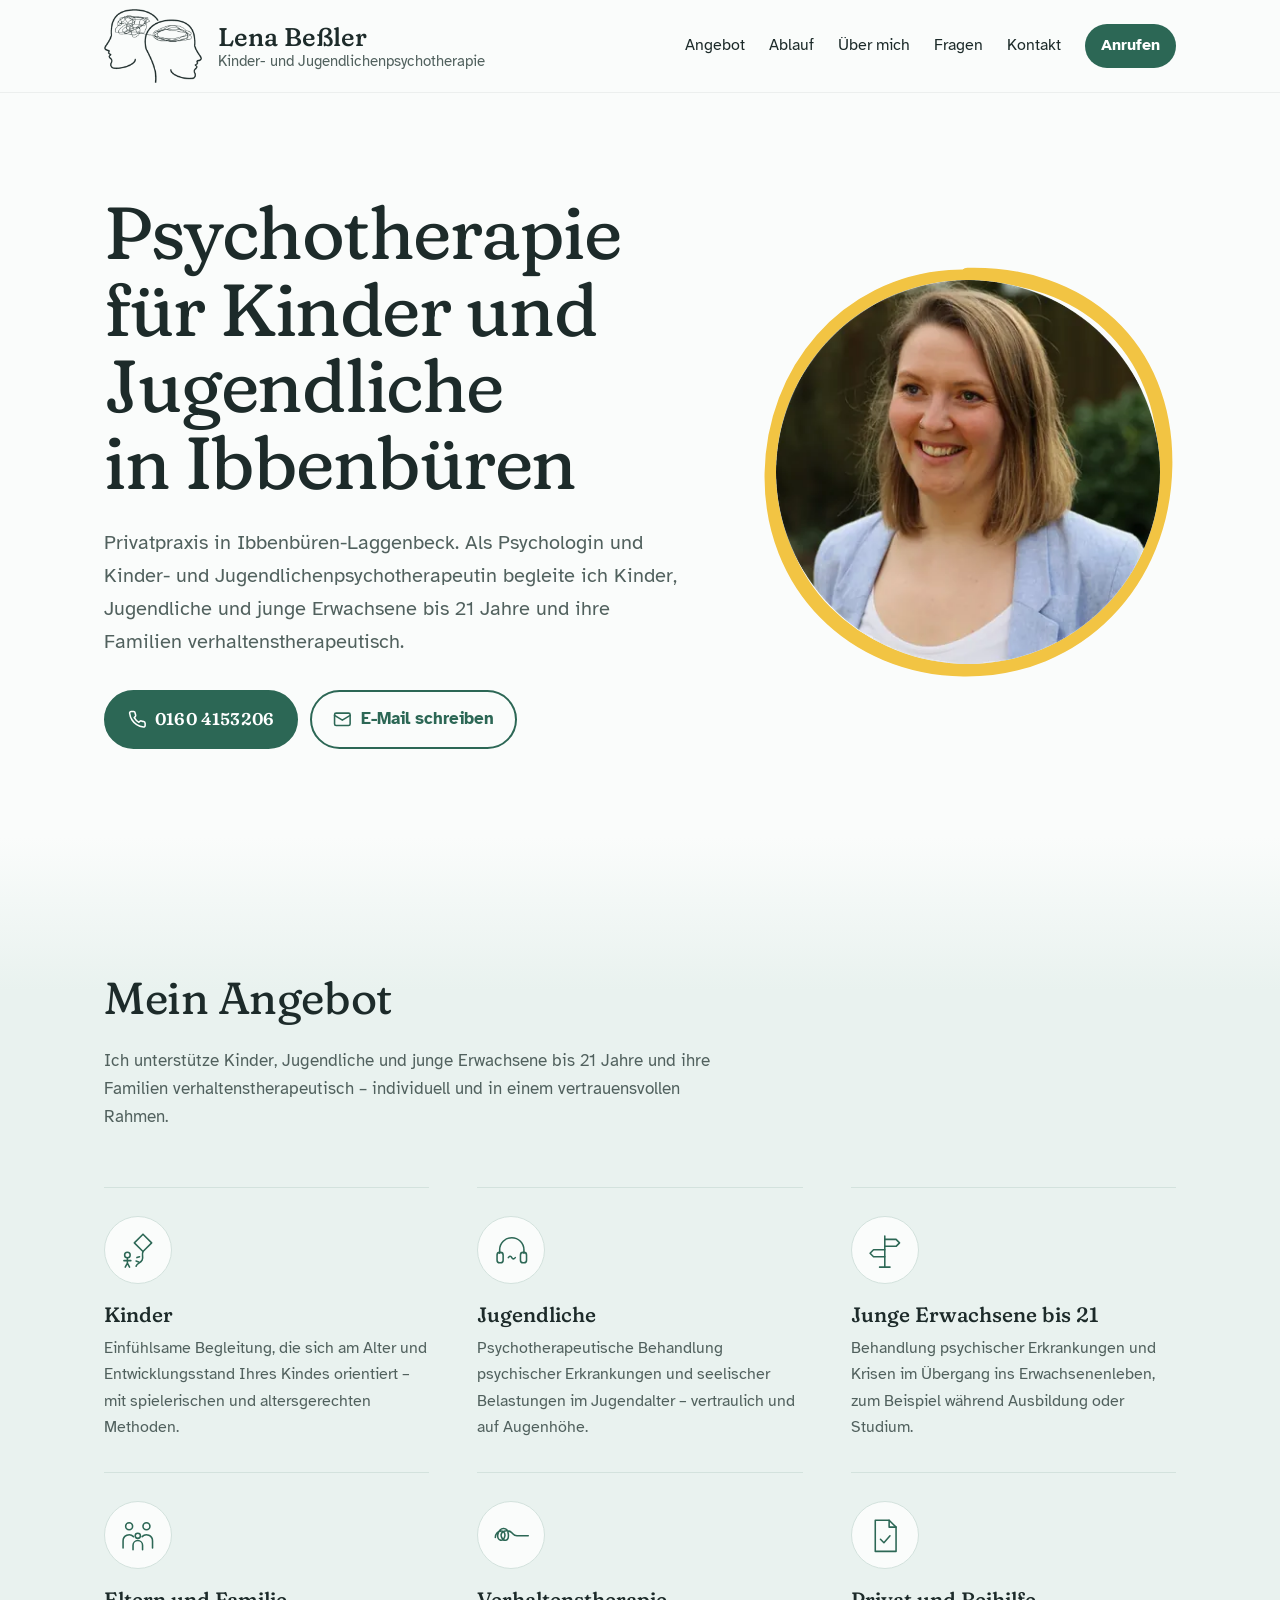
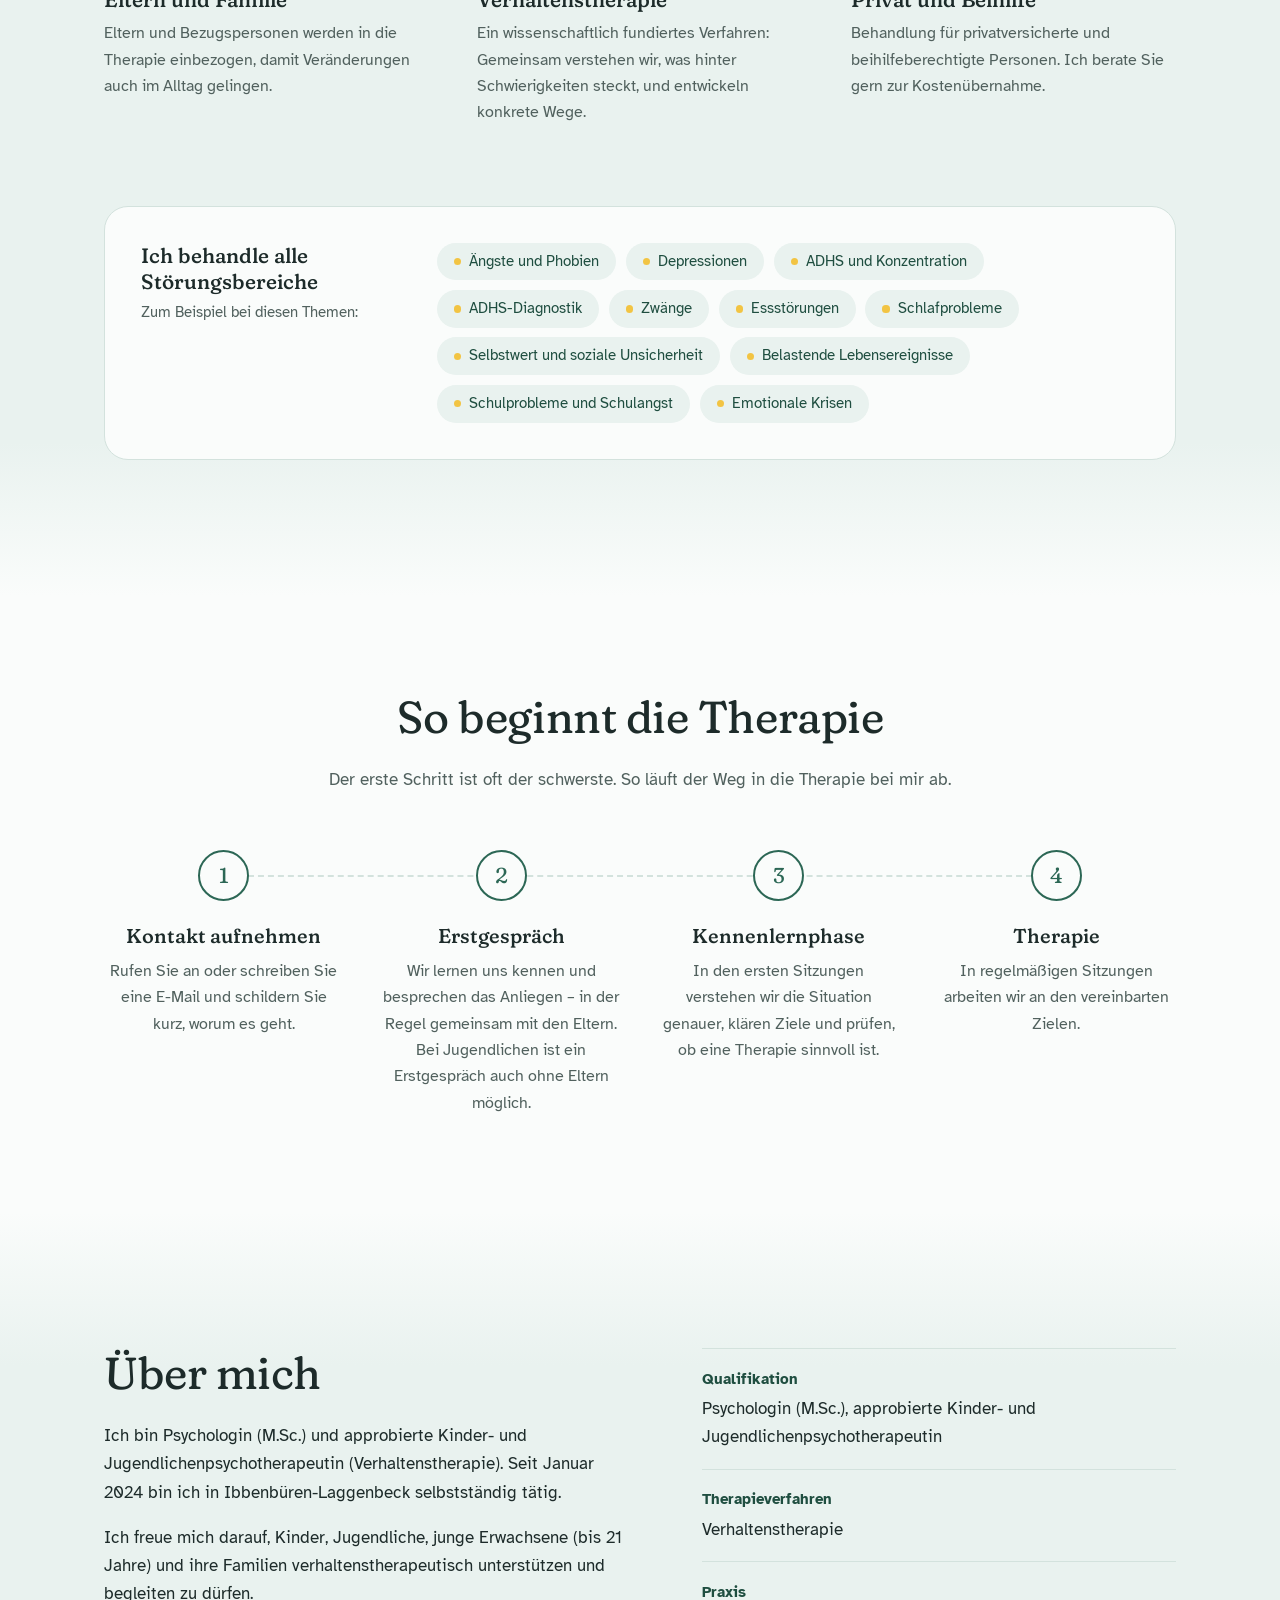
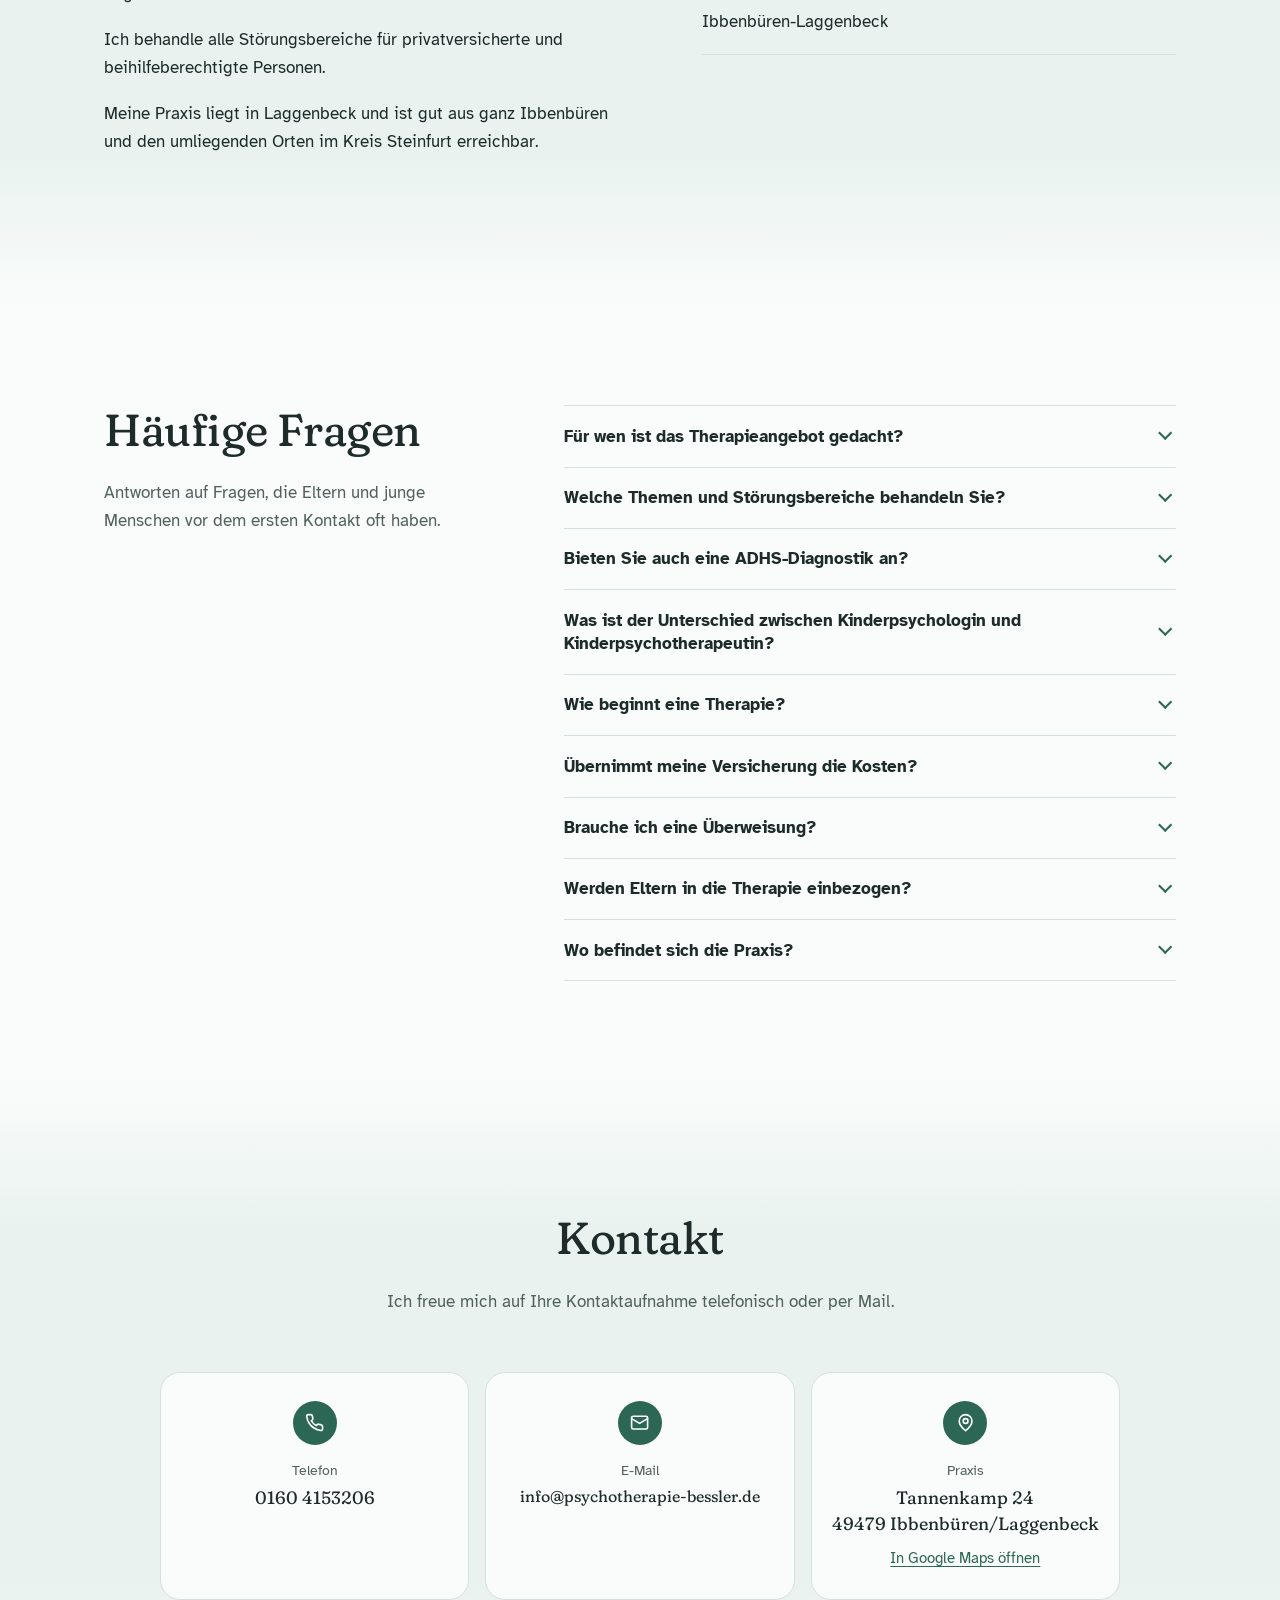
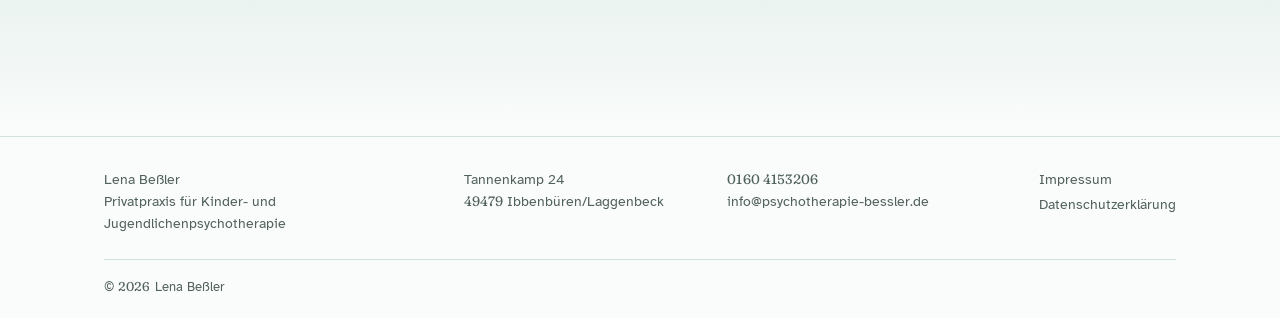
==== commit 4ddb3d3c: "Keep original wording of step 2 Co-Authored-By: Claude Fable 5.1 <noreply@anthropic.com> Claude-Sess" ====
--- a/site/index.html
+++ b/site/index.html
@@ -412,7 +412,7 @@
         <li class="step">
           <span class="step-num" aria-hidden="true">2</span>
           <h3>Erstgespräch</h3>
-          <p>Wir lernen uns kennen und besprechen das Anliegen – meist gemeinsam mit den Eltern, bei Jugendlichen auf Wunsch auch ohne.</p>
+          <p>Wir lernen uns kennen und besprechen das Anliegen – in der Regel gemeinsam mit den Eltern. Bei Jugendlichen ist ein Erstgespräch auch ohne Eltern möglich.</p>
         </li>
         <li class="step">
           <span class="step-num" aria-hidden="true">3</span>
